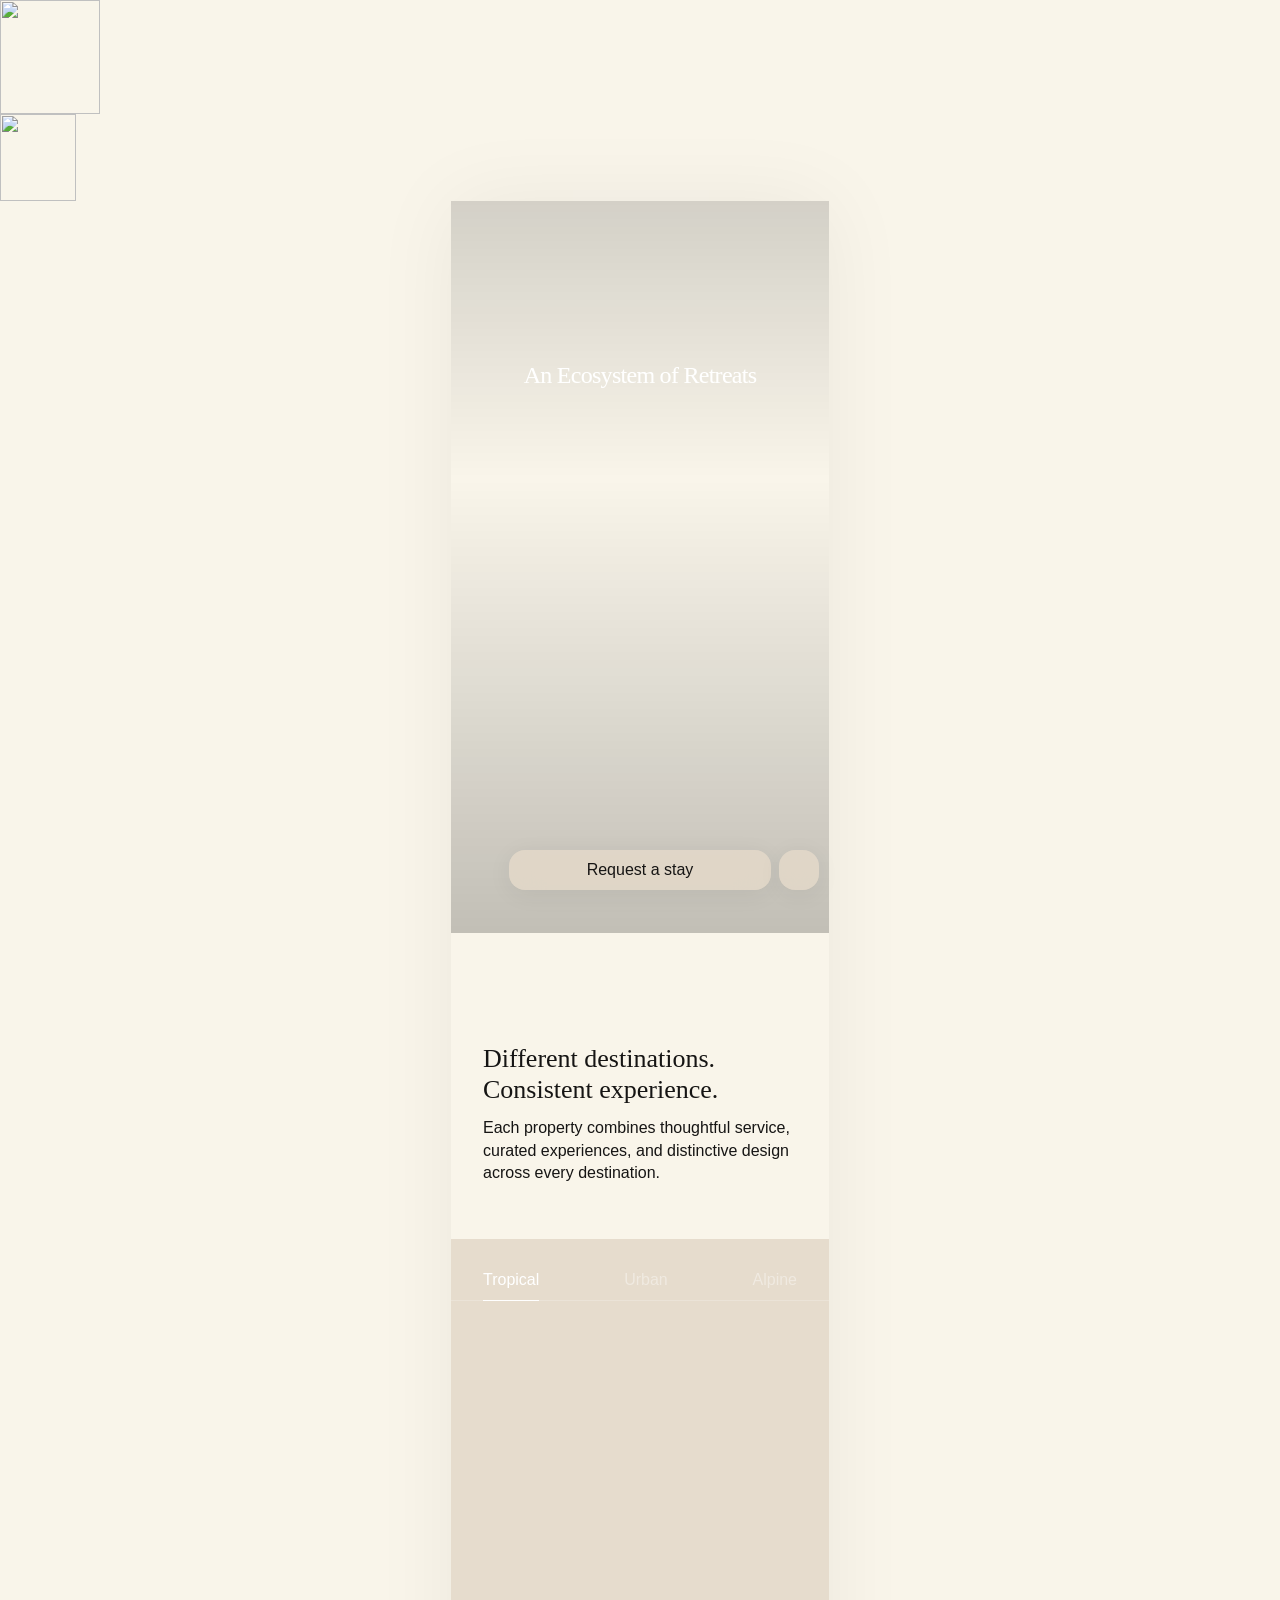
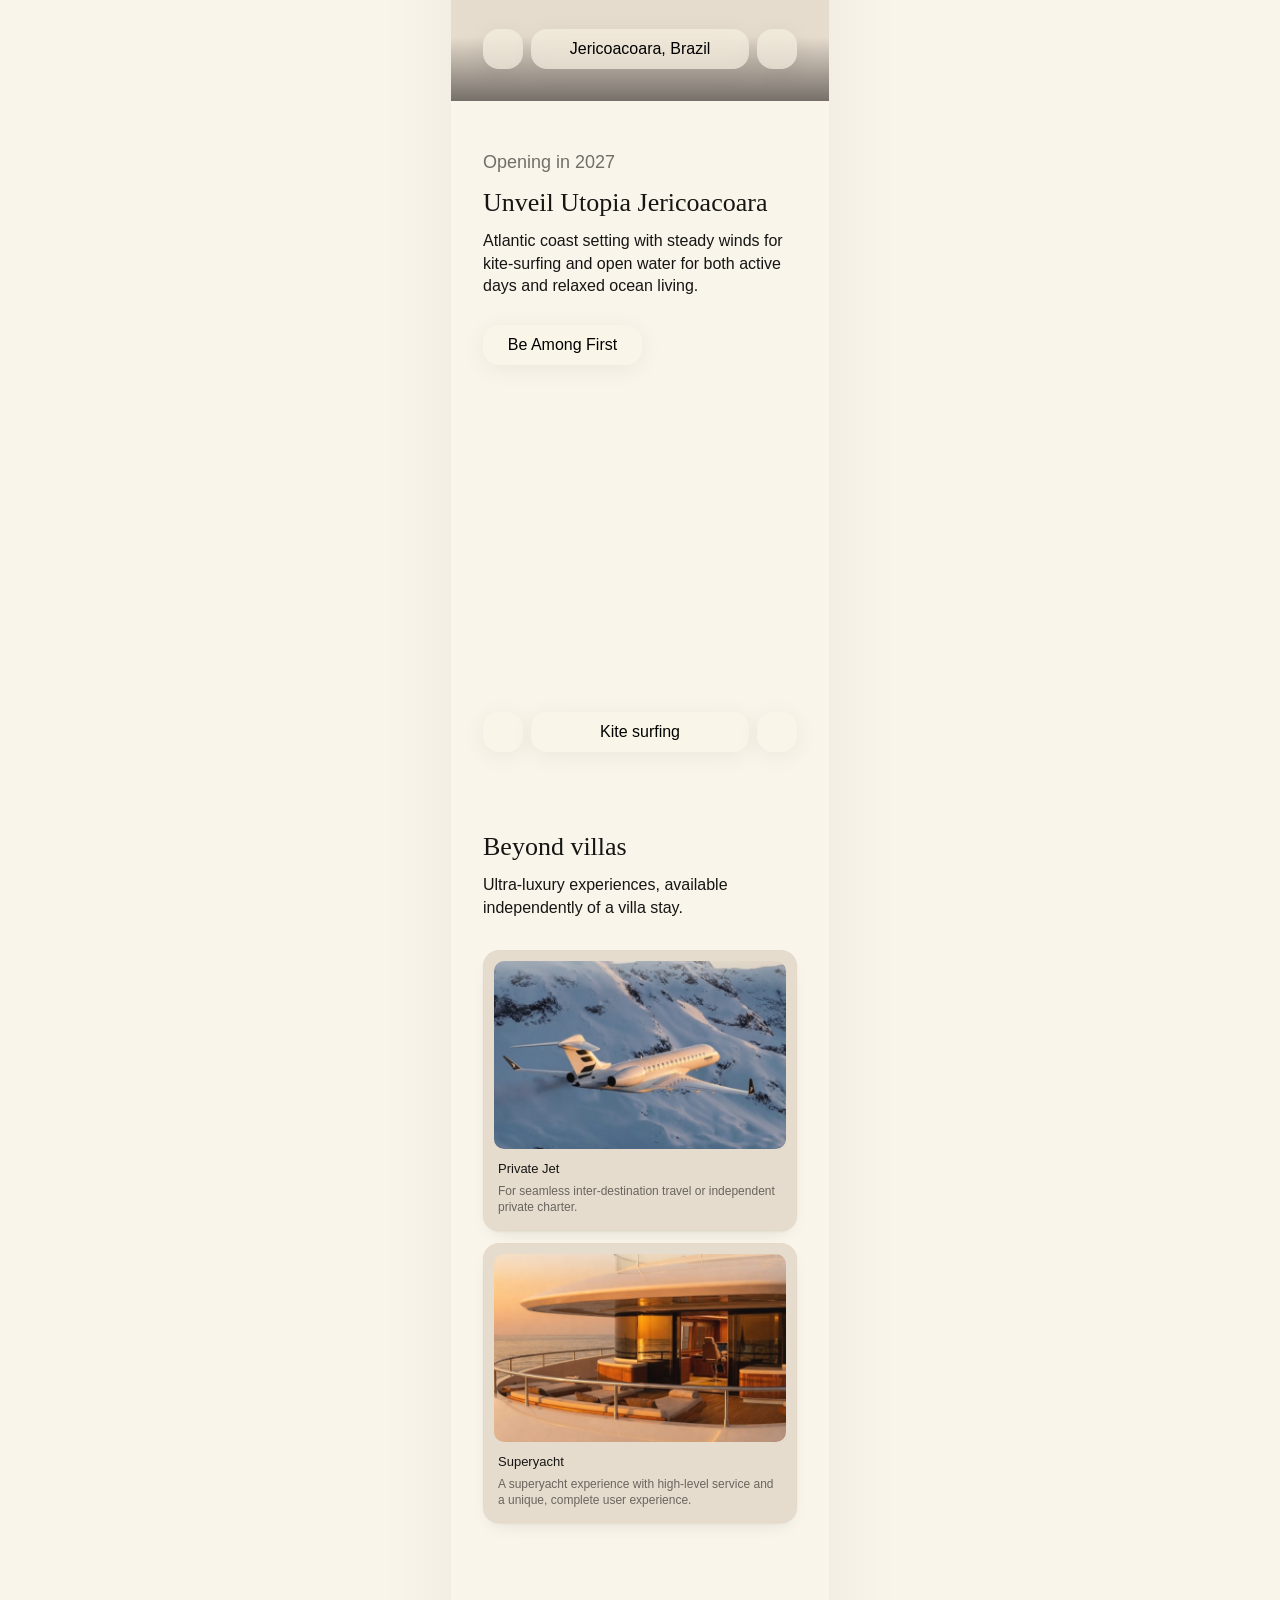
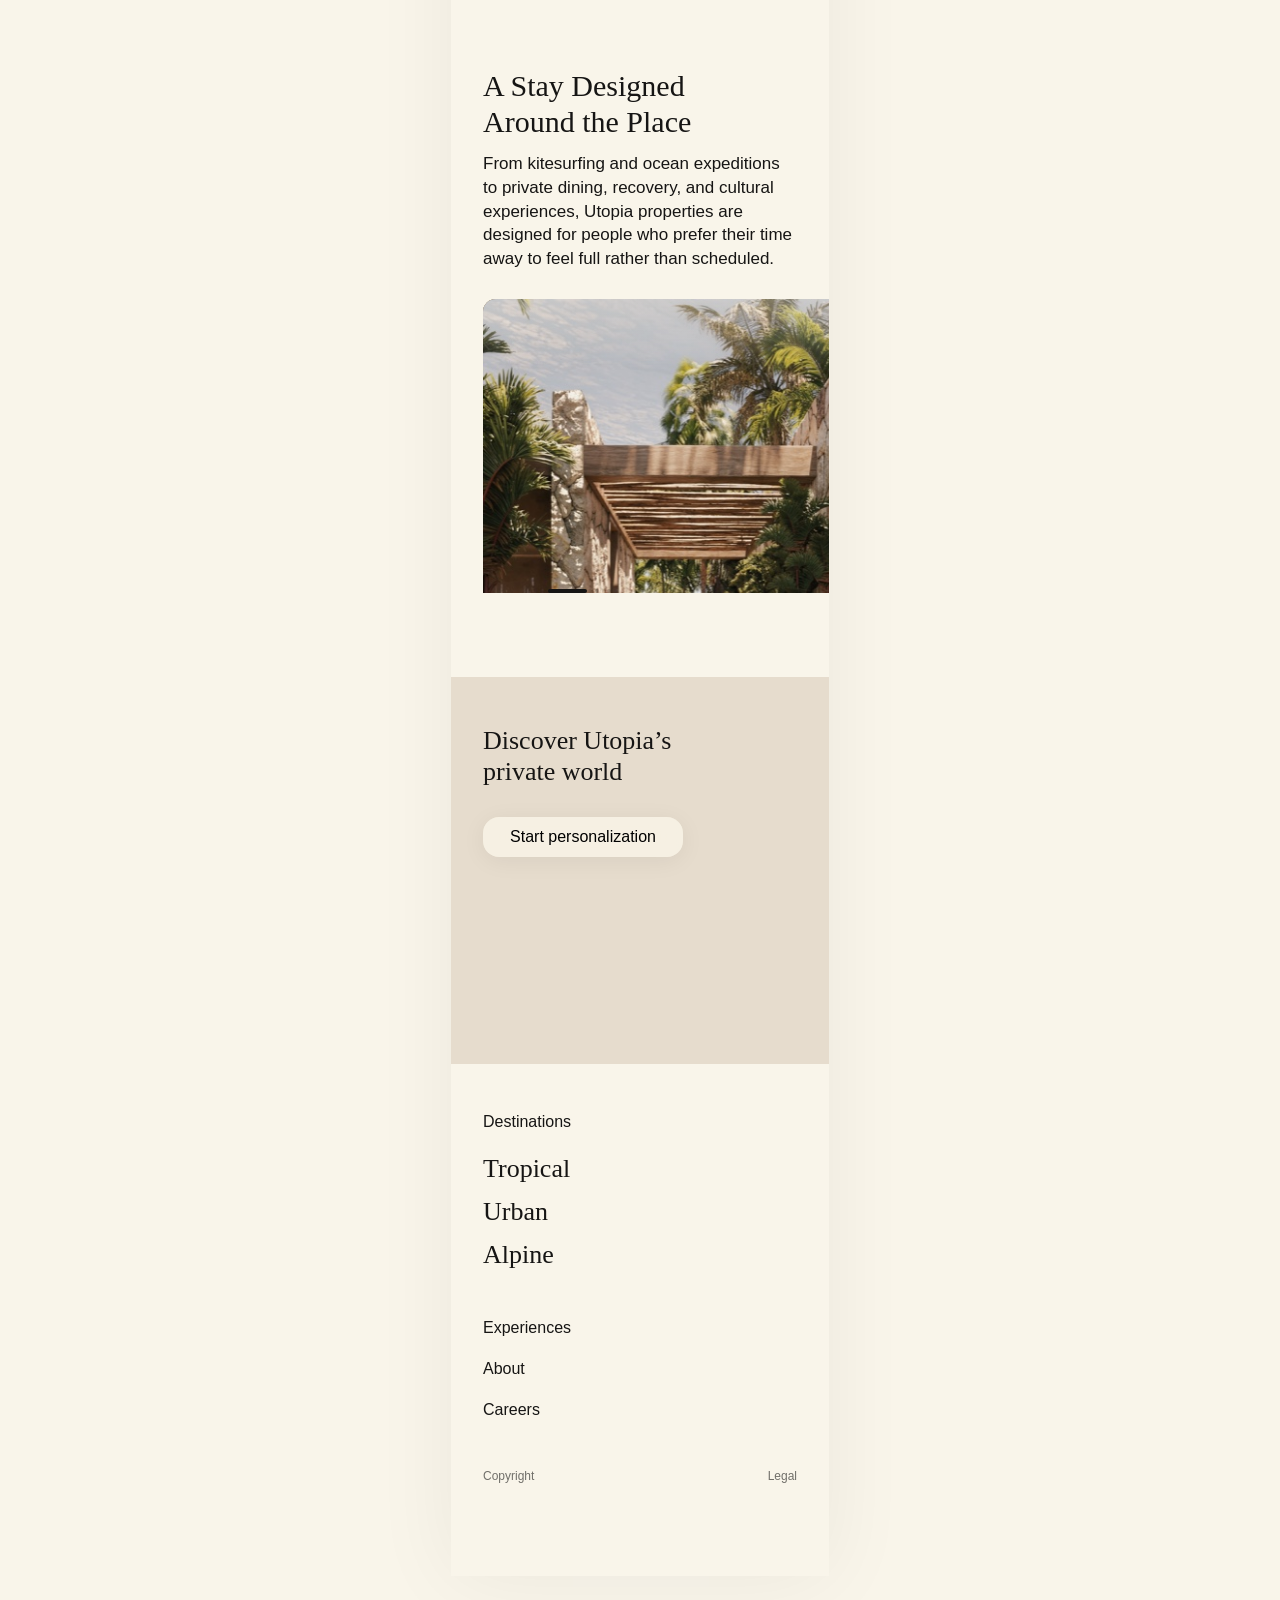
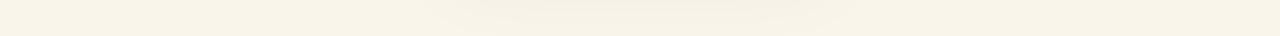
==== index.html @ 42c8399b "Update Flora hero and ecosystem imagery with new high-res exports. Replace delivery assets and bump " ====
<!DOCTYPE html>
<html lang="en">
  <head>
    <meta charset="UTF-8" />
    <meta name="viewport" content="width=device-width, initial-scale=1, viewport-fit=cover" />
    <meta name="theme-color" content="#f9f5ea" media="(prefers-color-scheme: light)" />
    <meta name="theme-color" content="#f9f5ea" media="(prefers-color-scheme: dark)" />
    <title>Utopia — An Ecosystem of Retreats</title>
    <link rel="icon" href="assets/LOGO.svg" type="image/svg+xml" />
    <link rel="stylesheet" href="css/fonts.css?v=20260602-1430" />
    <link rel="stylesheet" href="css/tokens.css?v=20260604-1755" />
    <link rel="stylesheet" href="css/base.css?v=20260602-1430" />
    <link rel="stylesheet" href="css/components.css?v=20260610-1600" />
    <link rel="stylesheet" href="css/sections.css?v=20260610-1530" />
    <link rel="stylesheet" href="css/menu.css?v=20260610-1500" />
    <link rel="stylesheet" href="css/parallax.css?v=20260610-1310" />
    <link rel="stylesheet" href="css/responsive.css?v=20260604-1960" />
    <link rel="stylesheet" href="css/reveal.css?v=20260604-1700" />
    <link
      rel="stylesheet"
      href="https://cdn.jsdelivr.net/npm/swiper@11/swiper-bundle.min.css"
      crossorigin="anonymous"
    />
    <link rel="stylesheet" href="css/hero-swiper.css?v=20260604-1755" />
    <link
      rel="preload"
      as="image"
      href="assets/opt/enhanced_hero-bg-roca.jpg?v=20260610-1330"
      fetchpriority="high"
    />
  </head>
  <body>
    <a class="site-logo" href="#top" aria-label="Utopia home">
      <img class="site-logo__mark site-logo__mark--light" src="assets/LOGO.svg" alt="" width="100" height="114" />
      <img
        class="site-logo__mark site-logo__mark--dark"
        src="assets/LOGO-dark.svg"
        alt=""
        width="76"
        height="87"
      />
    </a>

    <div class="page">
      <!-- Screen 1: Hero (378×794) -->
      <section class="hero" id="top" aria-label="Hero">
        <!-- Background swiper (controlled by cards swiper) -->
        <div class="swiper hero__bg-swiper" aria-hidden="true">
          <div class="swiper-wrapper"></div>
        </div>

        <div class="hero__content">
          <h1 class="heading-hero" data-reveal>An Ecosystem of Retreats</h1>
          <div class="hero__cards-wrap" data-reveal>
            <!-- Cards swiper (master) -->
            <div class="swiper hero__cards-swiper" aria-label="Destinations">
              <div class="swiper-wrapper" role="list"></div>
              <div class="swiper-pagination"></div>
              <div class="swiper-button-prev" aria-label="Previous destination"></div>
              <div class="swiper-button-next" aria-label="Next destination"></div>
              <div class="swiper-scrollbar"></div>
            </div>
          </div>
        </div>

        <div class="hero__fade" aria-hidden="true"></div>
      </section>

      <!-- Screen 2: Ecosystem (378×706) -->
      <section class="ecosystem" id="destinations" aria-label="Destinations" data-reveal-group>
        <div class="ecosystem__copy">
          <h2 class="ecosystem__title" data-reveal>
            Different destinations.<br />
            Consistent experience.
          </h2>
          <p class="ecosystem__body" data-reveal>
            Each property combines thoughtful service, curated experiences, and distinctive design
            across every destination.
          </p>
        </div>

        <div class="ecosystem__media" data-reveal>
          <div class="ecosystem__bg" role="img" aria-label="Destination preview"></div>

          <div class="ecosystem__tabs-block">
            <div class="ecosystem__tabs-line" aria-hidden="true"></div>
            <nav class="ecosystem__tabs" aria-label="Location types">
              <button type="button" class="ecosystem__tab is-active" data-group="tropical">Tropical</button>
              <button type="button" class="ecosystem__tab" data-group="urban">Urban</button>
              <button type="button" class="ecosystem__tab" data-group="alpine">Alpine</button>
            </nav>
          </div>

          <button type="button" class="ecosystem__nav-btn ecosystem__nav-btn--prev" aria-label="Previous location">
            <img src="assets/chevron-nav.svg" alt="" width="12" height="12" />
          </button>
          <a class="ecosystem__location-pill" href="#opening">
            <span class="ecosystem__location-pill__label">Jericoacoara, Brazil</span>
          </a>
          <button type="button" class="ecosystem__nav-btn ecosystem__nav-btn--next" aria-label="Next location">
            <img src="assets/chevron-nav.svg" alt="" width="12" height="12" />
          </button>
        </div>
      </section>

      <!-- Screen 3: Opening (378×682, scroll-pinned) -->
      <section class="opening" id="opening" aria-label="Opening announcement" data-reveal-group>
        <div class="opening__sticky">
          <div class="opening__media">
            <div class="opening__slider" aria-label="Opening experiences">
              <div class="opening__slides"></div>
            </div>
            <button
              type="button"
              class="ecosystem__nav-btn ecosystem__nav-btn--prev opening__nav-btn--prev"
              aria-label="Previous slide"
            >
              <img src="assets/chevron-nav.svg" alt="" width="12" height="12" />
            </button>
            <div
              class="ecosystem__location-pill ecosystem__location-pill--static opening__location-pill"
              aria-live="polite"
            >
              <span class="ecosystem__location-pill__label">Kite surfing</span>
            </div>
            <button
              type="button"
              class="ecosystem__nav-btn ecosystem__nav-btn--next opening__nav-btn--next"
              aria-label="Next slide"
            >
              <img src="assets/chevron-nav.svg" alt="" width="12" height="12" />
            </button>
          </div>

          <div class="opening__content">
            <div class="opening__copy">
              <p class="opening__eyebrow" data-reveal>Opening in 2027</p>
              <h2 class="opening__title" data-reveal>Unveil Utopia Jericoacoara</h2>
              <p class="opening__body" data-reveal>
                Atlantic coast setting with steady winds for kite-surfing and open water for both
                active days and relaxed ocean living.
              </p>
            </div>
            <a class="opening__cta" href="#request" data-reveal>Be Among First</a>
          </div>

        </div>
      </section>

      <!-- Screen 4: Beyond villas (378×861) -->
      <section class="beyond" id="experiences" aria-label="Beyond villas" data-reveal-group>
        <div class="beyond__intro">
          <h2 class="beyond__title" data-reveal>Beyond villas</h2>
          <p class="beyond__lead" data-reveal>
            Ultra-luxury experiences, available independently of a villa stay.
          </p>
        </div>

        <div class="beyond__cards">
          <a class="beyond__card" id="jet" href="#jet" data-reveal>
            <div class="parallax-media beyond__card-media">
              <video
                class="beyond__image beyond__video"
                data-src="assets/jet.mp4?v=20260604-1527"
                poster="assets/opt/beyond-jet.jpg?v=20260610-1330"
                width="314"
                height="188"
                muted
                loop
                playsinline
                preload="none"
                aria-label="Private jet over mountains"
              ></video>
            </div>
            <div class="beyond__card-body">
              <div class="beyond__head">
                <span class="beyond__card-title">Private Jet</span>
                <img class="beyond__chevron" src="assets/chevron-dark.svg" alt="" width="12" height="12" />
              </div>
              <p class="beyond__desc">
                For seamless inter-destination travel or independent private charter.
              </p>
            </div>
          </a>

          <a class="beyond__card" id="yacht" href="#yacht" data-reveal>
            <div class="parallax-media beyond__card-media">
              <video
                class="beyond__image beyond__video"
                data-src="assets/yacht.mp4?v=20260604-1525"
                poster="assets/opt/beyond-yacht.jpg?v=20260610-1330"
                width="314"
                height="188"
                muted
                loop
                playsinline
                preload="none"
                aria-label="Superyacht at sea"
              ></video>
            </div>
            <div class="beyond__card-body">
              <div class="beyond__head">
                <span class="beyond__card-title">Superyacht</span>
                <img class="beyond__chevron" src="assets/chevron-dark.svg" alt="" width="12" height="12" />
              </div>
              <p class="beyond__desc">
                A superyacht experience with high-level service and a unique, complete user experience.
              </p>
            </div>
          </a>
        </div>
      </section>

      <!-- Screen 5: Days designed (378×621) -->
      <section class="days" aria-label="A stay designed around the place" data-reveal-group>
        <div class="days__intro">
          <h2 class="days__title" data-reveal>A Stay Designed<br />Around the Place</h2>
          <p class="days__body" data-reveal>
            From kitesurfing and ocean expeditions to private dining, recovery, and cultural experiences,
            Utopia properties are designed for people who prefer their time away to feel full rather than
            scheduled.
          </p>
        </div>

        <div class="days__viewport" data-reveal>
          <div class="days__carousel">
            <div class="days__stage" aria-roledescription="carousel" aria-label="Experience highlights">
              <div class="days__track">
                <article class="days__card" data-index="0">
                  <img src="assets/opt/days-water.jpg?v=20260610-1330" alt="" width="205" height="274" loading="lazy" decoding="async" />
                  <span class="days__label">Water sports</span>
                </article>
                <article class="days__card" data-index="1">
                  <img src="assets/opt/days-dining.jpg?v=20260610-1330" alt="" width="205" height="274" loading="lazy" decoding="async" />
                  <span class="days__label">Fine dining</span>
                </article>
                <article class="days__card" data-index="2">
                  <img src="assets/opt/days-wellness.jpg?v=20260610-1330" alt="" width="205" height="274" loading="lazy" decoding="async" />
                  <span class="days__label">Wellness</span>
                </article>
              </div>
              <button type="button" class="days__hit days__hit--prev" aria-label="Previous slide"></button>
              <button type="button" class="days__hit days__hit--next" aria-label="Next slide"></button>
            </div>
          <div class="days__progress" data-active="0" role="tablist" aria-label="Carousel pagination">
            <button type="button" class="days__progress-item" role="tab" aria-current="true" aria-label="Water sports"></button>
            <button type="button" class="days__progress-item" role="tab" aria-current="false" aria-label="Fine dining"></button>
            <button type="button" class="days__progress-item" role="tab" aria-current="false" aria-label="Wellness"></button>
          </div>
          </div>
        </div>
      </section>

      <!-- Screen 6: Final CTA (378×387) -->
      <section class="cta-final" id="request" aria-label="Discover" data-reveal-group>
        <div class="cta-final__bg" aria-hidden="true">
          <video
            class="cta-final__video"
            data-src="assets/footer.mp4"
            poster="assets/opt/cta-footer-poster.jpg?v=20260610-1330"
            width="2052"
            height="1008"
            muted
            loop
            playsinline
            preload="none"
          ></video>
        </div>

        <div class="cta-final__content">
          <h2 class="cta-final__title" data-reveal>Discover Utopia&rsquo;s<br />private world</h2>
          <a class="cta-final__cta" href="#request" data-reveal>Start personalization</a>
        </div>
      </section>

      <!-- Footer (378×510) -->
      <footer class="footer" aria-label="Footer" data-reveal-group>
        <div class="footer__inner">
          <div class="footer__destinations" data-reveal>
            <p class="footer__label">Destinations</p>
            <div class="footer__dest-list">
              <a class="footer__dest" href="#destinations">
                <span>Tropical</span>
                <img src="assets/chevron-dark.svg" alt="" width="12" height="12" />
              </a>
              <a class="footer__dest" href="#destinations">
                <span>Urban</span>
                <img src="assets/chevron-dark.svg" alt="" width="12" height="12" />
              </a>
              <a class="footer__dest" href="#destinations">
                <span>Alpine</span>
                <img src="assets/chevron-dark.svg" alt="" width="12" height="12" />
              </a>
            </div>
          </div>

          <nav class="footer__links" aria-label="Site" data-reveal>
            <a href="#experiences">Experiences</a>
            <a href="#about" id="about">About</a>
            <a href="#careers" id="careers">Careers</a>
          </nav>

          <div class="footer__legal" data-reveal>
            <span>Copyright</span>
            <a href="#legal">Legal</a>
          </div>
        </div>
      </footer>
    </div>

    <!-- Full-screen menu (Figma 722:1218) -->
    <aside class="menu" id="site-menu" aria-hidden="true" aria-label="Site menu">
      <div class="menu__surface">
        <header class="menu__header">
          <a class="logo menu__brand" href="#top" aria-label="Utopia home">
            <img class="logo__full" src="assets/LOGO-dark.svg" alt="Utopia" width="100" height="114" />
          </a>
        </header>
        <div class="menu__rule" role="presentation" aria-hidden="true"></div>

        <nav class="menu__nav" aria-label="Main">
          <div class="footer__destinations menu__destinations">
            <p class="footer__label">Destinations</p>
            <div data-menu-destinations></div>
          </div>

          <div class="footer__links menu__links" aria-label="Site">
            <a href="#jet">Private Jet</a>
            <a href="#yacht">Superyacht</a>
            <a href="#about">About</a>
            <a href="#careers">Careers</a>
          </div>
        </nav>
      </div>
    </aside>

    <!-- Fixed dock -->
    <nav class="dock" aria-label="Primary navigation">
      <button type="button" class="dock__icon-btn dock__icon-btn--ghost" aria-hidden="true" tabindex="-1">
        <img src="assets/menu.svg" alt="" />
      </button>
      <a class="dock__cta" href="#request">Request a stay</a>
      <button
        type="button"
        class="dock__icon-btn dock__menu-toggle"
        aria-expanded="false"
        aria-controls="site-menu"
        aria-label="Open menu"
      >
        <img class="dock__icon-menu" src="assets/menu.svg" alt="" width="16" height="16" />
        <img class="dock__icon-close" src="assets/close.svg" alt="" width="16" height="16" />
      </button>
    </nav>

    <script type="module" src="js/main.js?v=20260610-1500"></script>
  </body>
</html>
---- css/tokens.css ----
:root {
  --color-cream: #f9f5ea;
  --color-cream-warm: #e6dccd;
  --color-text: #161514;
  --color-text-muted: rgba(22, 21, 20, 0.6);
  --color-white: #ffffff;
  --color-border: rgba(229, 218, 203, 0.7);
  --color-dock: rgba(229, 218, 203, 0.8);
  --color-glass: rgba(249, 245, 234, 0.6);
  --color-glass-strong: rgba(249, 245, 234, 0.8);

  --glass-blur: 16px;
  --glass-saturate: 1.65;
  --glass-shadow: 0 4px 24px rgba(0, 0, 0, 0.06);
  --color-overlay: rgba(51, 47, 46, 0.55);

  --font-serif: "GT Ultra Median", "Times New Roman", serif;
  --font-sans: "NB International", "Helvetica Neue", Helvetica, Arial, sans-serif;

  --radius-card: 16px;
  --radius-dock: 16px;
  --radius-pill: 160px;

  --app-width: 100%;
  --space-page: 32px;
  --space-xxs: 8px;
  --space-xs: 12px;
  --space-sm: 16px;
  --space-md: 20px;
  --space-lg: 28px;
  --space-xl: 30px;
  --space-section-top-lg: 48px;
  --space-section-top-md: 32px;
  --space-section-top-sm: 24px;
  --space-section-bottom-lg: 48px;
  --space-section-bottom-md: 45px;
  --space-section-gap-lg: 64px;

  --pad-left: max(var(--space-page), env(safe-area-inset-left, 0px));
  --pad-right: max(var(--space-page), env(safe-area-inset-right, 0px));
  --space-gutter: 10px;
  --max-width: min(378px, var(--app-width));
  --content-width: min(314px, calc(var(--app-width) - var(--pad-left) - var(--pad-right)));
  --days-stage-max: min(412px, var(--app-width));

  --dock-height: 40px;
  --dock-offset: 10px;
  --dock-safe: calc(var(--dock-height) + var(--dock-offset) * 2 + env(safe-area-inset-bottom, 0px));

  --ease-cinematic: cubic-bezier(0.4, 0, 0.2, 1);
  --duration-crossfade: 1.1s;
}
---- css/base.css ----
*,
*::before,
*::after {
  box-sizing: border-box;
}

html {
  -webkit-text-size-adjust: 100%;
  scroll-behavior: smooth;
}

body {
  margin: 0;
  font-family: var(--font-sans);
  font-size: 16px;
  line-height: 1.4;
  color: var(--color-text);
  background: var(--color-cream);
  -webkit-font-smoothing: antialiased;
}

img,
svg {
  display: block;
  max-width: 100%;
}

button,
a {
  font: inherit;
  color: inherit;
}

button {
  cursor: pointer;
  border: none;
  background: none;
  padding: 0;
}

a {
  text-decoration: none;
}

.page {
  width: 100%;
  max-width: var(--max-width);
  margin: 0 auto;
  overflow-x: hidden;
}

.sr-only {
  position: absolute;
  width: 1px;
  height: 1px;
  padding: 0;
  margin: -1px;
  overflow: hidden;
  clip: rect(0, 0, 0, 0);
  white-space: nowrap;
  border: 0;
}
---- css/components.css ----
/* Logo — single Figma export (assets/LOGO.svg) */
.logo {
  display: block;
  text-decoration: none;
}

.logo__full {
  display: block;
  width: 100px;
  height: auto;
}

/* Typography */
.heading-display {
  margin: 0;
  font-family: var(--font-serif);
  font-weight: 300;
  font-size: 26px;
  line-height: 1.2;
  letter-spacing: -0.02em;
}

.heading-hero {
  margin: 0;
  width: 100%;
  max-width: 100%;
  box-sizing: border-box;
  font-family: var(--font-serif);
  font-weight: 300;
  font-size: 24px;
  line-height: 1.2;
  letter-spacing: -0.72px;
  text-align: center;
  color: var(--color-white);
}

.heading-section {
  margin: 0;
  font-family: var(--font-serif);
  font-weight: 300;
  font-size: 26px;
  line-height: 1.2;
}

.text-body {
  margin: 0;
  font-size: 16px;
  line-height: 1.4;
}

.text-eyebrow {
  margin: 0;
  font-size: 20px;
  line-height: 1.3;
  color: var(--color-text-muted);
}

.text-label {
  font-size: 12px;
  line-height: 1;
  color: var(--color-white);
}

.text-card-title {
  margin: 0;
  font-size: 20px;
  line-height: 1.3;
}

/* Dock */
.dock {
  position: fixed;
  z-index: 100;
  left: 0;
  right: 0;
  bottom: calc(var(--dock-offset) + env(safe-area-inset-bottom, 0px));
  width: min(calc(100% - 20px), calc(var(--max-width) - 20px));
  margin-left: auto;
  margin-right: auto;
  display: flex;
  gap: 8px;
  align-items: center;
  pointer-events: none;
}

.dock > * {
  pointer-events: auto;
}

.dock__cta {
  flex: 1;
  display: flex;
  align-items: center;
  justify-content: center;
  min-height: var(--dock-height);
  padding: 11px 12px;
  border-radius: var(--radius-dock);
  background: var(--color-dock);
  font-size: 16px;
  line-height: 18px;
  color: var(--color-text);
}

.dock__icon-btn {
  flex-shrink: 0;
  width: var(--dock-height);
  height: var(--dock-height);
  display: flex;
  align-items: center;
  justify-content: center;
  border-radius: var(--radius-dock);
  background: var(--color-dock);
}

/* Liquid glass — Figma backdrop-blur 16px on pills / dock */
:is(
  .dock__cta,
  .dock__icon-btn:not(.dock__icon-btn--ghost),
  .opening__cta,
  .ecosystem__location-pill,
  .ecosystem__nav-btn,
  .cta-final__cta,
  .btn-pill
) {
  border: none;
  -webkit-backdrop-filter: blur(var(--glass-blur)) saturate(var(--glass-saturate));
  backdrop-filter: blur(var(--glass-blur)) saturate(var(--glass-saturate));
  box-shadow: var(--glass-shadow);
}

@supports not ((-webkit-backdrop-filter: blur(1px)) or (backdrop-filter: blur(1px))) {
  .dock__cta,
  .dock__icon-btn:not(.dock__icon-btn--ghost) {
    background: rgba(229, 218, 203, 0.95);
  }

  .opening__cta,
  .ecosystem__location-pill,
  .ecosystem__nav-btn,
  .btn-pill {
    background: rgba(249, 245, 234, 0.92);
  }

  .cta-final__cta {
    background: rgba(249, 245, 234, 0.95);
  }
}

.dock__icon-btn--ghost {
  opacity: 0;
  pointer-events: none;
}

.dock__icon-btn img {
  width: 16px;
  height: 16px;
}

/* Buttons */
.btn-pill {
  display: inline-flex;
  align-items: center;
  justify-content: center;
  padding: 11px 24px;
  border-radius: var(--radius-dock);
  background: var(--color-glass);
  font-size: 16px;
  line-height: 18px;
  color: var(--color-text);
}

.btn-pill--strong {
  background: var(--color-glass-strong);
}

/* Cards */
.location-card {
  flex: 0 0 var(--content-width);
  width: var(--content-width);
  height: 100%;
  max-height: 420px;
  border-radius: 16px;
  border: 1px solid rgba(229, 218, 203, 0.7);
  background: rgba(255, 255, 255, 0.01);
  position: relative;
  scroll-snap-align: center;
  scroll-snap-stop: normal;
  touch-action: inherit;
  box-shadow:
    0 16px 32px -8px rgba(0, 0, 0, 0.1),
    0 2px 2px rgba(0, 0, 0, 0.05);
  text-decoration: none;
}

.hero .location-card {
  scroll-snap-stop: always;
}

.location-card.is-center {
  background: transparent;
  box-shadow:
    0 16px 32px rgba(0, 0, 0, 0.1),
    0 2px 2px rgba(0, 0, 0, 0.05);
}

.location-card__label {
  position: absolute;
  left: 20px;
  bottom: 19px;
  display: flex;
  align-items: center;
  gap: 8px;
  color: #ffffff;
  font-family: var(--font-sans);
  font-weight: 400;
  font-size: 12.308px;
  line-height: normal;
  white-space: nowrap;
}

.location-card.is-center .location-card__label {
  font-size: 16px;
}

.location-card__label img {
  flex-shrink: 0;
  width: 12px;
  height: 12px;
}

.experience-card {
  flex: 0 0 auto;
  position: relative;
  border-radius: var(--radius-card);
  overflow: hidden;
  scroll-snap-align: start;
  box-shadow:
    0 10px 21px -5px rgba(0, 0, 0, 0.1),
    0 1px 1px rgba(0, 0, 0, 0.05);
}

.experience-card--large {
  width: 205px;
  height: 274px;
}

.experience-card--small {
  width: 163px;
  height: 219px;
  margin-top: 27px;
}

.experience-card__img {
  width: 100%;
  height: 100%;
  object-fit: cover;
}

.experience-card__label {
  position: absolute;
  left: 16px;
  bottom: 16px;
  font-size: 12px;
  color: var(--color-white);
}

.experience-card::after {
  content: "";
  position: absolute;
  inset: 0;
  background: linear-gradient(
    180deg,
    rgba(249, 245, 234, 0.35) 0%,
    transparent 18%,
    transparent 70%,
    rgba(51, 47, 46, 0.75) 100%
  );
  pointer-events: none;
}

/* Progress */
.progress-dots {
  display: flex;
  align-items: center;
  gap: 8px;
  height: 4px;
}

.progress-dots__bar {
  width: 39px;
  height: 2px;
  border-radius: 1px;
  background: var(--color-white);
  transform-origin: left;
  transition: width 0.35s var(--ease-cinematic);
}

.progress-dots__dot {
  width: 4px;
  height: 4px;
  border-radius: 50%;
  background: rgba(255, 255, 255, 0.35);
  transition: background 0.35s var(--ease-cinematic);
}

.progress-dots__dot.is-active {
  background: var(--color-white);
}

.progress-line {
  position: relative;
  height: 2px;
  width: 100%;
  background: rgba(22, 21, 20, 0.12);
  border-radius: 1px;
  overflow: hidden;
}

.progress-line__fill {
  position: absolute;
  left: 0;
  top: 0;
  height: 100%;
  background: var(--color-text);
  border-radius: inherit;
  transition: width 0.2s linear;
}

/* Tabs */
.tabs {
  display: flex;
  justify-content: space-between;
  border-bottom: 1px solid rgba(255, 255, 255, 0.25);
}

.tab {
  padding-bottom: 11px;
  font-size: 16px;
  line-height: 18px;
  color: rgba(255, 255, 255, 0.4);
  border-bottom: 1px solid transparent;
  margin-bottom: -1px;
  transition:
    color 0.3s var(--ease-cinematic),
    border-color 0.3s var(--ease-cinematic);
}

.tab.is-active {
  color: var(--color-white);
  border-bottom-color: var(--color-white);
}

.tab:disabled {
  opacity: 0.5;
  cursor: default;
}

/* Experience row link */
.experience-link {
  display: block;
}

.experience-link__image {
  width: 100%;
  height: 200px;
  object-fit: cover;
  border-radius: var(--radius-card);
}

.experience-link__head {
  display: flex;
  align-items: center;
  gap: 12px;
  margin-top: 18px;
}

.experience-link__head img {
  width: 12px;
  height: 12px;
}

.experience-link__desc {
  margin: 12px 0 0;
  font-size: 16px;
  line-height: 1.4;
}
---- css/sections.css ----
/* —— Hero (Figma 711:1216 — 378×794) —— */
.hero {
  --hero-content-top: 160px;
  --hero-content-bottom: 62px;
  --hero-title-cards-gap: 36px;

  position: relative;
  z-index: 1;
  width: 100%;
  max-width: var(--max-width);
  height: 794px;
  margin: 0 auto;
  overflow: hidden;
  overscroll-behavior-x: contain;
  overscroll-behavior-y: auto;
  color: var(--color-white);
}

.hero__content {
  position: absolute;
  z-index: 3;
  left: 0;
  right: 0;
  top: 0;
  bottom: 0;
  width: 100%;
  min-width: 0;
  padding-top: var(--hero-content-top);
  padding-bottom: var(--hero-content-bottom);
  box-sizing: border-box;
  display: flex;
  flex-direction: column;
  align-items: center;
  gap: 0;
  min-height: 0;
  overflow: visible;
}

.hero__cards-wrap {
  width: 100%;
  min-width: 0;
  margin-top: var(--hero-title-cards-gap);
  flex: 1 1 auto;
  min-height: 0;
  height: var(--hero-card-height, 420px);
  max-height: var(--hero-card-height, 420px);
  overflow: visible;
}

.hero .location-card,
.hero .location-card.is-center {
  box-shadow: none;
}

.hero__fade {
  position: absolute;
  left: 0;
  right: 0;
  top: 732px;
  height: 62px;
  background: #f9f5ea;
  z-index: 2;
  pointer-events: none;
}

/* —— Ecosystem / Locations (Figma 693:2897 — 378×706) —— */
.ecosystem {
  position: relative;
  z-index: 2;
  scroll-margin-top: calc(max(10px, env(safe-area-inset-top, 0px)) + 8px);
  display: flex;
  flex-direction: column;
  width: 100%;
  max-width: var(--max-width);
  min-height: 706px;
  margin: 0 auto;
  background: #f9f5ea;
}

.ecosystem__copy {
  position: relative;
  flex: 0 0 auto;
  box-sizing: border-box;
  width: 100%;
  padding: var(--space-section-top-lg) var(--pad-right) 0 var(--pad-left);
  background: #f9f5ea;
  display: flex;
  flex-direction: column;
  gap: var(--space-xs);
}

.ecosystem__title {
  margin: 0;
  width: 100%;
  max-width: none;
  font-family: var(--font-serif);
  font-weight: 300;
  font-size: 26px;
  line-height: 1.2;
  color: #161514;
  overflow: visible;
}

.ecosystem__body {
  margin: 0;
  width: 100%;
  max-width: none;
  font-family: var(--font-sans);
  font-weight: 400;
  font-size: 16px;
  line-height: 1.4;
  color: #161514;
}

.ecosystem__media {
  position: relative;
  flex: 0 0 462px;
  width: 100%;
  height: 462px;
  margin-top: auto;
  touch-action: pan-y;
}

.ecosystem__bg {
  position: absolute;
  inset: 0;
  background-color: #e6dccd;
  background-image: linear-gradient(180deg, rgba(51, 47, 46, 0) 86.13%, #332f2e 108.21%);
  background-size: cover;
  background-position: center;
  transition: opacity 0.45s var(--ease-cinematic);
}

.ecosystem__bg.is-loading {
  opacity: 0.94;
}

.ecosystem__bg.is-ready {
  opacity: 1;
}

.ecosystem__tabs-block {
  position: absolute;
  left: 0;
  right: 0;
  top: 32px;
  width: 100%;
  height: 29px;
  z-index: 2;
}

.ecosystem__tabs-line {
  position: absolute;
  left: 0;
  right: 0;
  top: 29px;
  width: 100%;
  height: 0;
  margin: 0;
  border: none;
  border-top: 1px solid rgba(255, 255, 255, 0.2);
}

/* Figma 693:2902 — Tropical / Urban / Alpine across 314px content lane */
.ecosystem__tabs {
  position: absolute;
  left: var(--pad-left);
  right: var(--pad-right);
  top: 0;
  height: 29px;
  display: flex;
  flex-direction: row;
  justify-content: space-between;
  align-items: flex-start;
}

.ecosystem__tab {
  position: relative;
  flex: 0 0 auto;
  box-sizing: border-box;
  padding: 0 0 11px;
  border: none;
  border-bottom: 1px solid transparent;
  background: none;
  font-family: var(--font-sans);
  font-weight: 400;
  font-size: 16px;
  line-height: 18px;
  color: rgba(255, 255, 255, 0.4);
  cursor: pointer;
  white-space: nowrap;
}

.ecosystem__tab.is-active {
  color: #ffffff;
  border-bottom-color: #ffffff;
}

.ecosystem__tab:disabled {
  opacity: 0.4;
  cursor: default;
}

.ecosystem__location-pill {
  position: absolute;
  z-index: 2;
  left: calc(var(--pad-left) + 48px);
  right: calc(var(--pad-right) + 48px);
  top: 390px;
  box-sizing: border-box;
  display: flex;
  align-items: center;
  justify-content: center;
  min-width: 0;
  width: auto;
  height: 40px;
  padding: 11px 16px;
  border-radius: 16px;
  background: rgba(249, 245, 234, 0.6);
  font-family: var(--font-sans);
  font-weight: 400;
  font-size: 16px;
  line-height: 18px;
  color: #000000;
  overflow: hidden;
}

.ecosystem__location-pill__label {
  display: block;
  min-width: 0;
  max-width: 100%;
  overflow: hidden;
  text-overflow: ellipsis;
  white-space: nowrap;
  text-align: center;
}

.ecosystem__location-pill--static {
  pointer-events: none;
  cursor: default;
  text-decoration: none;
}

.ecosystem__nav-btn {
  position: absolute;
  z-index: 2;
  top: 390px;
  width: 40px;
  height: 40px;
  display: flex;
  align-items: center;
  justify-content: center;
  padding: 0;
  border: none;
  border-radius: 16px;
  background: rgba(249, 245, 234, 0.6);
  cursor: pointer;
}

.ecosystem__nav-btn--prev {
  left: var(--pad-left);
  right: auto;
}

.ecosystem__nav-btn--prev img {
  transform: scaleX(-1);
}

.ecosystem__nav-btn--next {
  right: var(--pad-right);
  left: auto;
}

.ecosystem__nav-btn img {
  width: 12px;
  height: 12px;
}

/* —— Opening (Figma 693:2955 — 378×682, scroll-pinned) —— */
.opening {
  position: relative;
  background: #f9f5ea;
}

.opening__sticky {
  position: relative;
  top: 0;
  width: 100%;
  max-width: var(--max-width);
  height: min(682px, 100dvh);
  margin: 0 auto;
  overflow: hidden;
  background: transparent;
  z-index: 2;
}

.opening__media {
  position: absolute;
  inset: 0;
  z-index: 0;
}

.opening__slider {
  width: 100%;
  height: 100%;
}

.opening__slides {
  position: relative;
  width: 100%;
  height: 100%;
}

.opening__slide {
  position: absolute;
  inset: 0;
  opacity: 0;
  visibility: hidden;
  pointer-events: none;
}

.opening__slide.is-active {
  opacity: 1;
  visibility: visible;
}

.opening__bg-slide {
  position: relative;
  width: 100%;
  height: 100%;
  overflow: hidden;
  background: #f9f5ea;
}

.opening__bg-slide--0 .opening__bg-media {
  width: 696px;
  height: 100%;
  left: calc(50% - 348px + 143px);
}

.opening__bg-slide--1 .opening__bg-media {
  width: 394px;
  height: 100%;
  left: calc(50% - 197px - 8px);
}

.opening__bg-slide--2 .opening__bg-media {
  width: 408px;
  height: 100%;
  left: calc(50% - 204px - 1px);
}

.opening__bg-media {
  position: absolute;
  top: 0;
  max-width: none;
  height: 100%;
  object-fit: cover;
  pointer-events: none;
}

video.opening__bg-media {
  display: block;
  background: #f9f5ea;
}

.opening__content {
  position: absolute;
  z-index: 2;
  left: var(--pad-left);
  right: var(--pad-right);
  top: var(--space-section-top-lg);
  width: auto;
  box-sizing: border-box;
  display: flex;
  flex-direction: column;
  align-items: flex-start;
  gap: var(--space-lg);
}

.opening__copy {
  display: flex;
  flex-direction: column;
  gap: var(--space-xs);
  width: 100%;
  max-width: min(314px, 100%);
  box-sizing: border-box;
}

.opening__eyebrow {
  margin: 0;
  width: 100%;
  max-width: 100%;
  box-sizing: border-box;
  font-family: var(--font-sans);
  font-weight: 400;
  font-size: 18px;
  line-height: 26px;
  color: rgba(22, 21, 20, 0.6);
}

.opening__title {
  margin: 0;
  width: 100%;
  max-width: 100%;
  box-sizing: border-box;
  font-family: var(--font-serif);
  font-weight: 300;
  font-size: 26px;
  line-height: 1.2;
  color: #161514;
}

.opening__body {
  margin: 0;
  width: 100%;
  max-width: 100%;
  box-sizing: border-box;
  font-family: var(--font-sans);
  font-weight: 400;
  font-size: 16px;
  line-height: 1.4;
  color: #161514;
}

.opening__cta {
  box-sizing: border-box;
  display: inline-flex;
  align-items: center;
  justify-content: center;
  width: 159px;
  height: 40px;
  padding: 11px 24px;
  border-radius: 16px;
  background: rgba(249, 245, 234, 0.6);
  font-family: var(--font-sans);
  font-weight: 400;
  font-size: 16px;
  line-height: 18px;
  color: #000000;
  text-decoration: none;
  white-space: nowrap;
}

/* Opening nav + pill — same row as ecosystem__media */
.opening__media .ecosystem__nav-btn,
.opening__media .opening__location-pill {
  z-index: 3;
  top: auto;
  bottom: 31.5px;
}

.opening__media .ecosystem__nav-btn--prev {
  left: var(--pad-left);
  right: auto;
}

.opening__media .ecosystem__nav-btn--next {
  right: var(--pad-right);
  left: auto;
}

.opening__media .opening__location-pill {
  position: absolute;
  left: calc(var(--pad-left) + 48px);
  right: calc(var(--pad-right) + 48px);
  width: auto;
  max-width: none;
  pointer-events: none;
}

/* —— Beyond villas (Figma 614:2783 — 378×861) —— */
.beyond {
  position: relative;
  box-sizing: border-box;
  width: 100%;
  max-width: var(--max-width);
  min-height: 861px;
  margin: 0 auto;
  padding-block: var(--space-section-top-lg) var(--space-section-bottom-md);
  padding-inline: var(--pad-left) var(--pad-right);
  display: flex;
  flex-direction: column;
  align-items: stretch;
  gap: 0;
  background: #f9f5ea;
}

.beyond__intro {
  display: flex;
  flex-direction: column;
  gap: var(--space-xs);
  width: 100%;
  margin-bottom: 31px;
}

.beyond__title {
  margin: 0;
  font-family: var(--font-serif);
  font-weight: 300;
  font-size: 26px;
  line-height: 1.2;
  color: #161514;
}

.beyond__lead {
  margin: 0;
  font-family: var(--font-sans);
  font-weight: 400;
  font-size: 16px;
  line-height: 1.4;
  color: #161514;
}

.beyond__cards {
  display: flex;
  flex-direction: column;
  gap: 12px;
  width: 100%;
}

.beyond__card {
  display: flex;
  flex-direction: column;
  gap: 10px;
  width: 100%;
  padding: 10px;
  box-sizing: border-box;
  border-radius: var(--radius-card);
  border: 1px solid rgba(229, 218, 203, 0.95);
  background: var(--color-cream-warm);
  text-decoration: none;
  color: inherit;
  scroll-margin-top: calc(max(10px, env(safe-area-inset-top, 0px)) + 8px);
  box-shadow:
    0 8px 20px -10px rgba(22, 21, 20, 0.14),
    0 1px 2px rgba(22, 21, 20, 0.05);
}

.beyond__card-media {
  width: 100%;
  height: 188px;
  overflow: hidden;
  flex-shrink: 0;
  border-radius: 10px;
  background: #d9d9d9;
}

.beyond__image {
  display: block;
  width: 100%;
  height: 100%;
  object-fit: cover;
  object-position: center;
}

.beyond__video {
  pointer-events: none;
  background: #000;
}

.beyond__card-body {
  display: flex;
  flex-direction: column;
  gap: 6px;
  padding: 2px 4px 4px;
  background: var(--color-cream-warm);
}

.beyond__head {
  display: flex;
  flex-direction: row;
  align-items: center;
  justify-content: space-between;
  gap: var(--space-xs);
}

.beyond__card-title {
  font-family: var(--font-sans);
  font-weight: 400;
  font-size: 13px;
  line-height: 1.25;
  color: #161514;
}

.beyond__chevron {
  width: 10px;
  height: 10px;
  flex-shrink: 0;
  opacity: 0.85;
}

.beyond__desc {
  margin: 0;
  font-family: var(--font-sans);
  font-weight: 400;
  font-size: 12px;
  line-height: 1.35;
  color: var(--color-text-muted);
}

/* —— Days designed (Figma 614:2820 — 378×621) —— */
.days {
  position: relative;
  box-sizing: border-box;
  width: 100%;
  max-width: var(--max-width);
  margin: 0 auto;
  padding-block: var(--space-section-top-sm) var(--space-section-bottom-lg);
  padding-inline: 0;
  display: flex;
  flex-direction: column;
  align-items: stretch;
  gap: var(--space-lg);
  background: #f9f5ea;
  overflow-x: clip;
}

.days__intro {
  display: flex;
  flex-direction: column;
  gap: var(--space-xs);
  width: 100%;
  padding-inline: var(--pad-left) var(--pad-right);
  box-sizing: border-box;
}

/* Figma frame edge — clip 412px stage at x=32 (visible width = frame − 32) */
.days__viewport {
  overflow: hidden;
  width: 100%;
  padding-left: var(--pad-left);
  box-sizing: border-box;
}

.days__title {
  margin: 0;
  font-family: var(--font-serif);
  font-weight: 300;
  font-size: clamp(26px, 6.9vw, 30px);
  line-height: 1.2;
  color: #161514;
}

.days__body {
  margin: 0;
  font-family: var(--font-sans);
  font-weight: 400;
  font-size: clamp(16px, 4.2vw, 17px);
  line-height: 1.4;
  color: #161514;
}

/* Figma 614:2836 — 412px stage extends past frame; .days__viewport clips at 378 */
.days__carousel {
  position: relative;
  display: flex;
  flex-direction: column;
  align-items: stretch;
  gap: var(--space-sm);
  width: 412px;
  max-width: none;
}

/* Viewport up to 412×274; positions scaled in experiences.js */
.days__stage {
  --days-ease: cubic-bezier(0.22, 0.61, 0.36, 1);
  --days-duration: 700ms;
  --days-scale: 1;

  position: relative;
  width: 100%;
  height: 274px;
  overflow: visible;
  touch-action: pan-y;
  user-select: none;
  cursor: grab;
}

.days__stage.is-dragging {
  cursor: grabbing;
}

.days__stage.is-instant .days__card,
.days__stage.is-instant .days__track {
  transition: none !important;
}

.days__track {
  position: relative;
  width: 100%;
  height: 274px;
  transition: transform var(--days-duration) var(--days-ease);
}

.days__card {
  position: absolute;
  top: 0;
  overflow: hidden;
  transform: translate3d(0, 0, 0);
  transform-origin: top left;
  border-radius: calc(12.8px * var(--days-scale));
  box-shadow: none;
  transition:
    left var(--days-duration) var(--days-ease),
    width var(--days-duration) var(--days-ease),
    height var(--days-duration) var(--days-ease),
    transform var(--days-duration) var(--days-ease),
    opacity var(--days-duration) var(--days-ease),
    border-radius var(--days-duration) var(--days-ease),
    box-shadow var(--days-duration) var(--days-ease);
  z-index: 0;
  pointer-events: none;
  will-change: left, width, height, transform;
}

.days__card.is-active {
  z-index: 2;
  border-radius: calc(16px * var(--days-scale));
  box-shadow: none;
  pointer-events: auto;
}

.days__card.is-prev {
  z-index: 1;
}

.days__card.is-next {
  z-index: 0;
}

.days__hit {
  position: absolute;
  top: 0;
  z-index: 10;
  width: 28%;
  height: 100%;
  padding: 0;
  border: none;
  background: transparent;
  cursor: pointer;
  pointer-events: auto;
}

.days__hit--prev {
  left: 0;
}

.days__hit--next {
  right: 0;
}

.days__card img {
  display: block;
  width: 100%;
  height: 100%;
  object-fit: cover;
  background: #d9d9d9;
}

.days__card::after {
  content: "";
  position: absolute;
  inset: 0;
  border-radius: inherit;
  background: linear-gradient(
      180deg,
      rgba(249, 245, 234, 0.35) 0%,
      rgba(249, 245, 234, 0) 12.23%
    ),
    linear-gradient(180deg, rgba(51, 47, 46, 0) 86.13%, rgba(51, 47, 46, 0.75) 108.21%);
  pointer-events: none;
}

.days__label {
  position: absolute;
  z-index: 1;
  left: calc(16px * var(--days-scale));
  bottom: calc(15.6px * var(--days-scale));
  font-family: var(--font-sans);
  font-weight: 400;
  font-size: max(11px, calc(10px * var(--days-scale)));
  line-height: normal;
  color: #ffffff;
  white-space: nowrap;
  transition:
    font-size var(--days-duration) var(--days-ease),
    left var(--days-duration) var(--days-ease),
    bottom var(--days-duration) var(--days-ease);
}

.days__card.is-active .days__label {
  left: calc(20px * var(--days-scale));
  bottom: calc(19.44px * var(--days-scale));
  font-size: max(12px, calc(12px * var(--days-scale)));
}

.days__progress {
  position: relative;
  display: flex;
  flex-direction: row;
  align-items: center;
  gap: var(--space-xxs);
  width: 63px;
  height: 4px;
  margin-left: var(--days-progress-x, 65px);
  padding: 0;
  align-self: flex-start;
}

.days__progress-item {
  flex-shrink: 0;
  width: 4px;
  height: 4px;
  border-radius: 50%;
  background: rgba(22, 21, 20, 0.2);
  border: none;
  padding: 0;
  cursor: pointer;
  appearance: none;
}

.days__progress[data-active="0"] .days__progress-item:nth-child(1) {
  width: 39px;
  height: 4px;
  border-radius: 2px;
  background: #161514;
}

.days__progress[data-active="1"] .days__progress-item:nth-child(2) {
  width: 39px;
  height: 4px;
  border-radius: 2px;
  background: #161514;
}

.days__progress[data-active="2"] .days__progress-item:nth-child(3) {
  width: 39px;
  height: 4px;
  border-radius: 2px;
  background: #161514;
}

/* —— Final CTA (Figma 614:2850 — 378×387) —— */
.cta-final {
  position: relative;
  width: 100%;
  max-width: var(--max-width);
  height: 387px;
  margin: 0 auto;
  background: var(--color-cream-warm, #e6dccd);
  overflow: hidden;
}

/* Full-bleed horizontal video — cover crops left/right, fills 387px section height */
.cta-final__bg {
  position: absolute;
  z-index: 0;
  inset: 0;
  pointer-events: none;
  overflow: hidden;
}

.cta-final__bg img,
.cta-final__bg video,
.cta-final__video {
  display: block;
  width: 100%;
  height: 100%;
  min-width: 100%;
  min-height: 100%;
  object-fit: cover;
  object-position: center center;
  transform: translateZ(0);
  -webkit-transform: translateZ(0);
}

.cta-final__content {
  position: absolute;
  z-index: 1;
  left: var(--pad-left);
  right: var(--pad-right);
  top: var(--space-section-top-lg);
  width: auto;
  box-sizing: border-box;
  display: flex;
  flex-direction: column;
  align-items: flex-start;
  gap: var(--space-xl);
}

.cta-final__title {
  margin: 0;
  width: 100%;
  max-width: 100%;
  box-sizing: border-box;
  font-family: var(--font-serif);
  font-weight: 300;
  font-size: 26px;
  line-height: 1.2;
  color: #161514;
}

.cta-final__cta {
  box-sizing: border-box;
  display: inline-flex;
  align-items: center;
  justify-content: center;
  min-width: 200px;
  height: 40px;
  padding: 11px 24px;
  border-radius: 16px;
  background: rgba(249, 245, 234, 0.8);
  font-family: var(--font-sans);
  font-weight: 400;
  font-size: 16px;
  line-height: 18px;
  color: #000000;
  text-decoration: none;
  white-space: nowrap;
}

/* —— Footer (Figma 614:2875 — 378×510) —— */
.footer {
  position: relative;
  width: 100%;
  max-width: var(--max-width);
  margin: 0 auto;
  padding-bottom: 48px;
  box-sizing: border-box;
  background: #f9f5ea;
}

.footer__inner {
  position: relative;
  padding: var(--space-section-top-lg) var(--pad-right) 0 var(--pad-left);
  width: auto;
  box-sizing: border-box;
  display: flex;
  flex-direction: column;
  align-items: flex-start;
  gap: 48px;
}

.footer__destinations {
  display: flex;
  flex-direction: column;
  gap: 20px;
  width: 100%;
  max-width: 100%;
  box-sizing: border-box;
}

.footer__label {
  margin: 0;
  width: 100%;
  max-width: 100%;
  box-sizing: border-box;
  font-family: var(--font-sans);
  font-weight: 400;
  font-size: 16px;
  line-height: 1.3;
  color: #161514;
}

.footer__dest-list {
  display: flex;
  flex-direction: column;
  gap: 12px;
  width: 100%;
  max-width: 100%;
  box-sizing: border-box;
}

.footer__dest {
  display: inline-flex;
  align-self: flex-start;
  align-items: center;
  gap: 8px;
  font-family: var(--font-serif);
  font-weight: 300;
  font-size: 26px;
  line-height: 1.2;
  color: #161514;
  white-space: nowrap;
  text-decoration: none;
}

.footer__dest img {
  flex-shrink: 0;
  width: 12px;
  height: 12px;
}

.footer__links {
  display: flex;
  flex-direction: column;
  gap: 20px;
  width: 100%;
  max-width: 100%;
  box-sizing: border-box;
  font-family: var(--font-sans);
  font-weight: 400;
  font-size: 16px;
  line-height: 1.3;
  color: #161514;
}

.footer__links a {
  width: 100%;
  max-width: 100%;
  box-sizing: border-box;
  color: inherit;
}

.footer__legal {
  display: flex;
  align-items: center;
  gap: 14px;
  width: 100%;
  max-width: 100%;
  box-sizing: border-box;
  font-family: var(--font-sans);
  font-weight: 400;
  font-size: 12px;
  line-height: 1.3;
  color: rgba(22, 21, 20, 0.6);
}

.footer__legal span,
.footer__legal a {
  width: 150px;
}

.footer__legal a {
  text-align: right;
  color: inherit;
}

@media (min-width: 379px) {
  .page {
    box-shadow: 0 0 80px rgba(0, 0, 0, 0.06);
  }
}
---- css/menu.css ----
/* Full-screen menu (Figma 722:1218) — typography matches .footer */
.menu {
  position: fixed;
  inset: 0;
  left: 0;
  right: 0;
  z-index: 99;
  width: 100%;
  max-width: var(--max-width);
  margin-left: auto;
  margin-right: auto;
  pointer-events: none;
  visibility: hidden;
}

.menu.is-open {
  pointer-events: auto;
  visibility: visible;
}

.menu__surface {
  position: absolute;
  inset: 0;
  display: flex;
  flex-direction: column;
  background: var(--color-cream);
  padding: 0 0 calc(var(--dock-safe) + 16px);
  overflow-y: auto;
  -webkit-overflow-scrolling: touch;
  opacity: 0;
  transform: translateY(12px);
  transition:
    opacity 0.35s var(--ease-cinematic),
    transform 0.35s var(--ease-cinematic);
}

.menu.is-open .menu__surface {
  opacity: 1;
  transform: translateY(0);
}

.menu__header {
  position: relative;
  flex-shrink: 0;
  height: 124px;
}

.menu__brand {
  position: absolute;
  top: 10px;
  left: 0;
  right: 0;
  width: 100px;
  margin: 0 auto;
}

.menu__rule {
  flex-shrink: 0;
  width: 100%;
  height: 0;
  margin-top: 31px;
  border: none;
  border-top: 1px solid rgba(22, 21, 20, 0.12);
}

.menu__nav {
  display: flex;
  flex-direction: column;
  align-items: flex-start;
  gap: 48px;
  margin-top: 25px;
  padding: 0 var(--pad-right) 0 var(--pad-left);
  width: 100%;
  max-width: 100%;
  box-sizing: border-box;
}

.menu__nav .footer__destinations,
.menu__nav .footer__links {
  width: 100%;
  max-width: 100%;
}

.menu__dest-list {
  display: flex;
  flex-direction: column;
  gap: 12px;
  width: 100%;
}

.menu__dest-group {
  display: flex;
  flex-direction: column;
  width: 100%;
}

.menu__dest-row {
  display: flex;
  align-items: center;
  gap: 8px;
  width: 100%;
}

.menu__dest-label {
  font-family: var(--font-serif);
  font-weight: 300;
  font-size: 26px;
  line-height: 1.2;
  color: #161514;
}

.menu__dest-label--toggle {
  cursor: pointer;
}

.menu__dest-row--nav {
  cursor: pointer;
}

.menu__dest-chevron-btn {
  flex-shrink: 0;
  display: flex;
  align-items: center;
  justify-content: center;
  margin: 0;
  padding: 2px;
  border: none;
  background: none;
  cursor: pointer;
}

.menu__dest-chevron {
  display: block;
  width: 12px;
  height: 12px;
  transition: transform 0.25s var(--ease-cinematic);
}

.menu__dest-group.is-open .menu__dest-chevron {
  transform: rotate(90deg);
}

.menu__dest-properties {
  list-style: none;
  margin: 14px 0 0;
  padding: 0 0 8px;
  display: flex;
  flex-direction: column;
  gap: 10px;
}

.menu__dest-property {
  font-family: var(--font-sans);
  font-weight: 400;
  font-size: 14px;
  line-height: 1.3;
  color: var(--color-text-muted);
  text-decoration: none;
}

a.menu__dest-property:hover,
a.menu__dest-property:focus-visible {
  color: var(--color-text);
}

body.menu-open {
  overflow: hidden;
}

body.menu-open .dock__icon-menu {
  display: none;
}

body.menu-open .dock__icon-close {
  display: block;
}

.dock__icon-close {
  display: none;
}
---- css/responsive.css ----
/* Phones & tablets — full device width (iPhone 17 ≈ 393px logical) */

html {
  width: 100%;
  overflow-x: hidden;
}

body {
  width: 100%;
  overflow-x: hidden;
  padding-bottom: var(--dock-safe);
}

@media (max-width: 520px) {
  :root {
    --max-width: 100%;
    /* Full inner width on phones — no 314px cap that pins blocks to the left */
    --content-width: calc(var(--app-width) - var(--pad-left) - var(--pad-right));
  }

  .hero {
    --hero-content-top: max(160px, calc(env(safe-area-inset-top, 0px) + 148px));
    --hero-content-bottom: calc(var(--dock-safe) - 8px);

    width: var(--app-width);
    max-width: none;
    height: 100dvh;
    height: 100svh;
    min-height: 680px;
    max-height: 100dvh;
  }

  .hero__fade {
    top: auto;
    bottom: 0;
    height: 0;
    display: none;
  }

  .hero__content {
    gap: 0;
    overflow: visible;
  }

  .heading-hero {
    margin: 0 0 26px;
    flex-shrink: 0;
  }

  .hero__cards-wrap {
    position: relative;
    margin-top: 0;
    flex: 0 0 420px;
    height: 420px;
    max-height: 420px;
    overflow: visible;
  }

  .hero__cards-swiper {
    height: 420px;
    min-height: 420px;
  }

  .hero__cards-swiper .location-card {
    height: 420px;
    min-height: 420px;
    max-height: 420px;
  }

  .hero__bg-swiper .hero__bg-layer {
    left: -12%;
    width: 124%;
  }

  .opening__sticky {
    width: var(--app-width);
    max-width: none;
  }

  .ecosystem {
    width: var(--app-width);
    max-width: none;
    margin-inline: auto;
  }
}

.page,
.menu,
:is(.hero, .ecosystem, .opening__sticky, .beyond, .days, .cta-final, .footer) {
  width: 100%;
  max-width: var(--max-width);
}

.opening__bg-media,
.opening__bg-stack {
  left: 52% !important;
  right: auto !important;
  width: 112% !important;
  max-width: none !important;
  height: 100% !important;
  margin: 0 !important;
  transform: translateX(-50%) !important;
  top: 0 !important;
  object-fit: cover;
  object-position: center;
}

.opening__bg-stack img {
  object-fit: cover;
}

.footer__dest {
  white-space: normal;
}

.footer__legal {
  flex-wrap: wrap;
}

.footer {
  padding-bottom: calc(var(--dock-safe) + 32px);
}

.days {
  padding-bottom: calc(var(--dock-safe) + 24px);
}
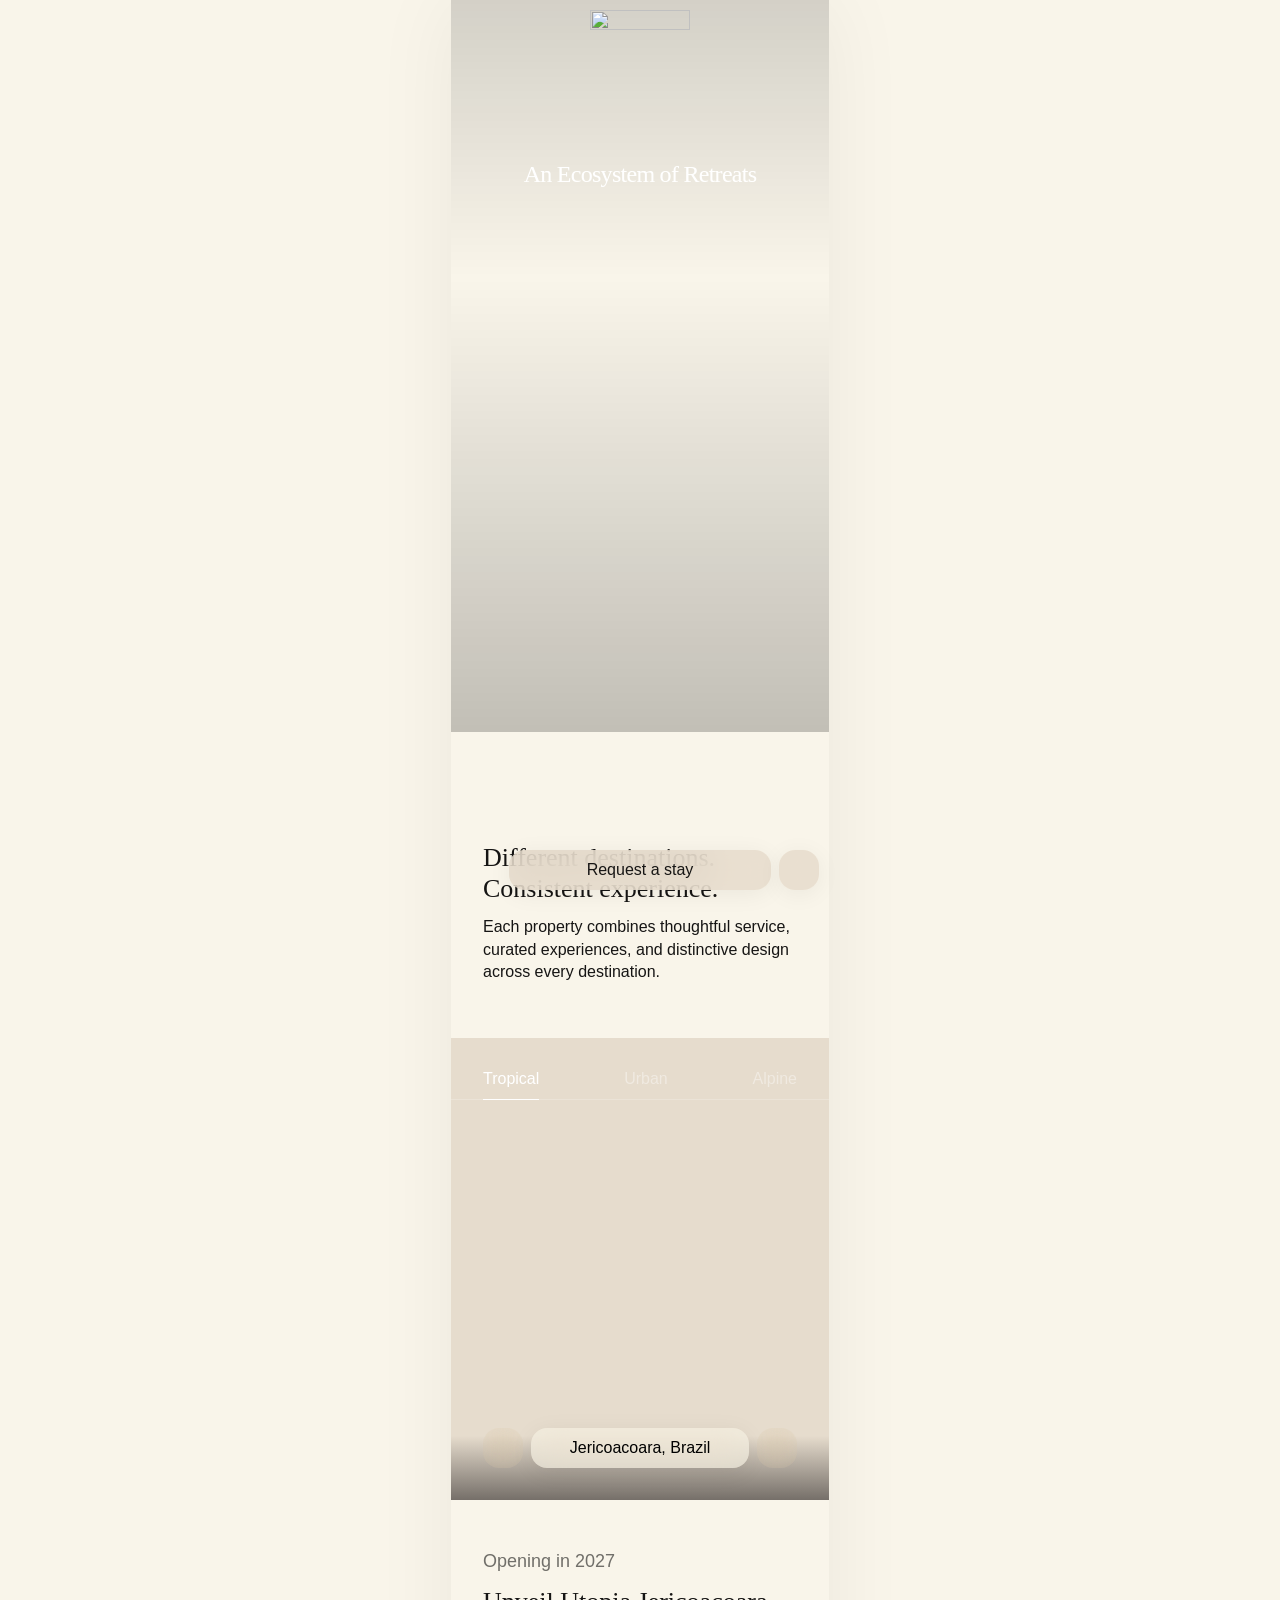
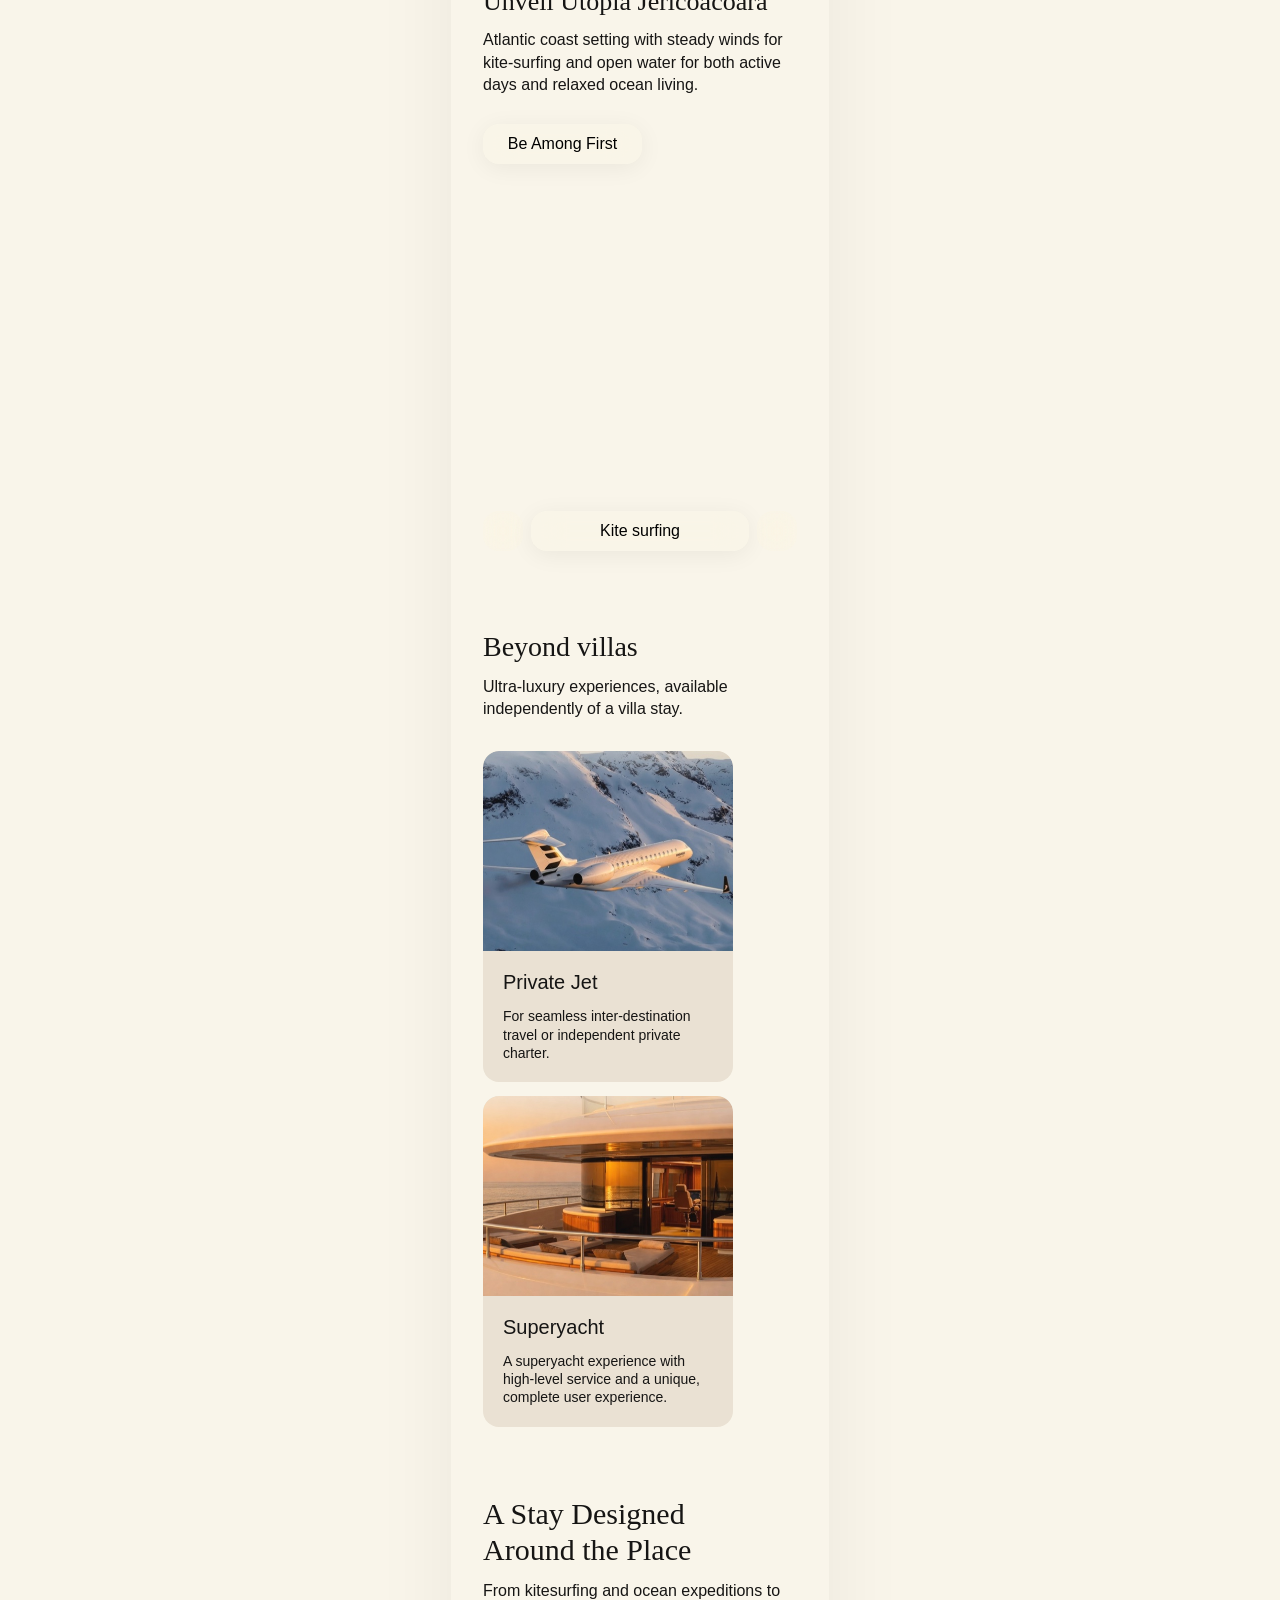
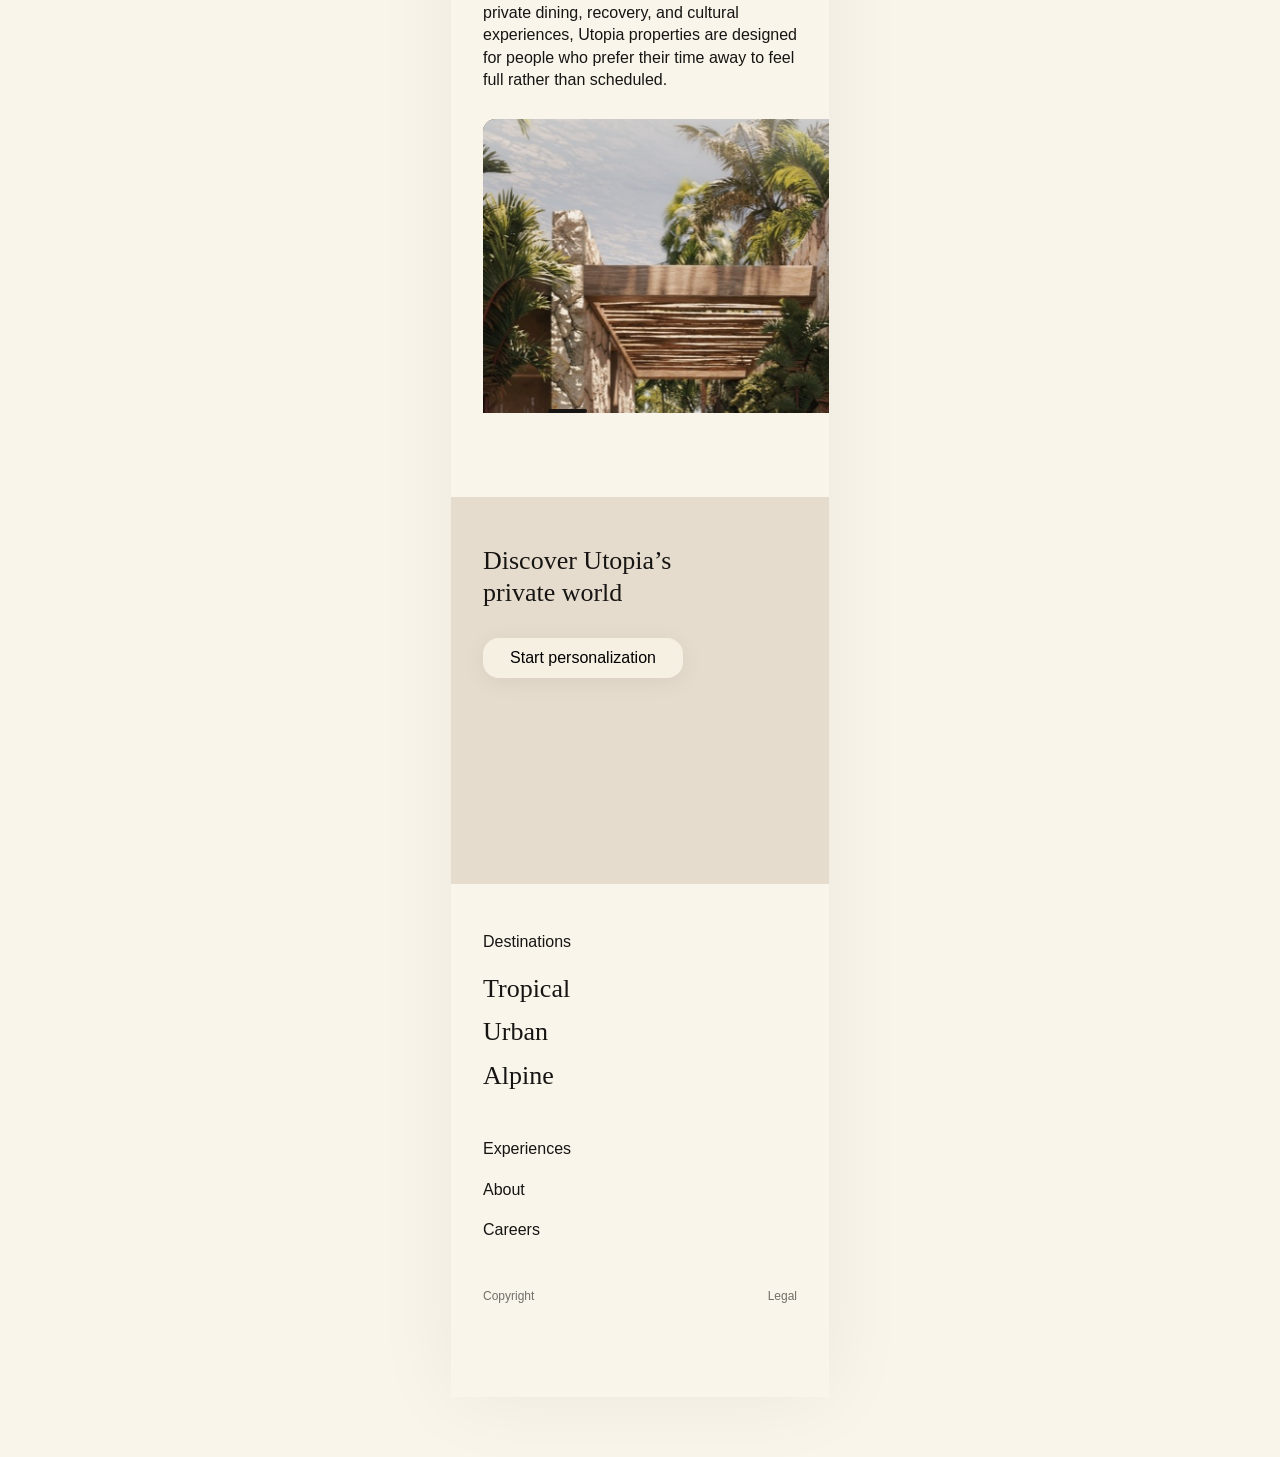
==== commit a9b8e01d: "Add a standalone Coming soon page and route all destination links to it. Fix the scrolled header tri" ====
--- a/index.html
+++ b/index.html
@@ -10,9 +10,9 @@
     <link rel="stylesheet" href="css/fonts.css?v=20260602-1430" />
     <link rel="stylesheet" href="css/tokens.css?v=20260604-1755" />
     <link rel="stylesheet" href="css/base.css?v=20260602-1430" />
-    <link rel="stylesheet" href="css/components.css?v=20260610-1600" />
-    <link rel="stylesheet" href="css/sections.css?v=20260610-1530" />
-    <link rel="stylesheet" href="css/menu.css?v=20260610-1500" />
+    <link rel="stylesheet" href="css/components.css?v=20260610-1940" />
+    <link rel="stylesheet" href="css/sections.css?v=20260610-1950" />
+    <link rel="stylesheet" href="css/menu.css?v=20260610-1930" />
     <link rel="stylesheet" href="css/parallax.css?v=20260610-1310" />
     <link rel="stylesheet" href="css/responsive.css?v=20260604-1960" />
     <link rel="stylesheet" href="css/reveal.css?v=20260604-1700" />
@@ -30,16 +30,21 @@
     />
   </head>
   <body>
-    <a class="site-logo" href="#top" aria-label="Utopia home">
-      <img class="site-logo__mark site-logo__mark--light" src="assets/LOGO.svg" alt="" width="100" height="114" />
-      <img
-        class="site-logo__mark site-logo__mark--dark"
-        src="assets/LOGO-dark.svg"
-        alt=""
-        width="76"
-        height="87"
-      />
+    <a class="hero__logo" href="#top" id="hero-logo" aria-label="Utopia home">
+      <img class="hero__logo-mark" src="assets/LOGO.svg" alt="" width="100" height="114" />
     </a>
+
+    <header class="site-logo-bar" id="site-logo-bar" aria-hidden="true">
+      <a class="site-logo-bar__link" href="#top" aria-label="Utopia home">
+        <img
+          class="site-logo-bar__mark"
+          src="assets/logo-wordmark-dark.svg"
+          alt=""
+          width="87"
+          height="14"
+        />
+      </a>
+    </header>
 
     <div class="page">
       <!-- Screen 1: Hero (378×794) -->
@@ -147,7 +152,7 @@
         </div>
       </section>
 
-      <!-- Screen 4: Beyond villas (378×861) -->
+      <!-- Screen 4: Beyond villas (Figma 899:1370) -->
       <section class="beyond" id="experiences" aria-label="Beyond villas" data-reveal-group>
         <div class="beyond__intro">
           <h2 class="beyond__title" data-reveal>Beyond villas</h2>
@@ -157,14 +162,14 @@
         </div>
 
         <div class="beyond__cards">
-          <a class="beyond__card" id="jet" href="#jet" data-reveal>
+          <a class="beyond__card" id="jet" href="coming-soon.html" data-coming-soon data-reveal>
             <div class="parallax-media beyond__card-media">
               <video
                 class="beyond__image beyond__video"
                 data-src="assets/jet.mp4?v=20260604-1527"
                 poster="assets/opt/beyond-jet.jpg?v=20260610-1330"
                 width="314"
-                height="188"
+                height="200"
                 muted
                 loop
                 playsinline
@@ -183,14 +188,14 @@
             </div>
           </a>
 
-          <a class="beyond__card" id="yacht" href="#yacht" data-reveal>
+          <a class="beyond__card" id="yacht" href="coming-soon.html" data-coming-soon data-reveal>
             <div class="parallax-media beyond__card-media">
               <video
                 class="beyond__image beyond__video"
                 data-src="assets/yacht.mp4?v=20260604-1525"
                 poster="assets/opt/beyond-yacht.jpg?v=20260610-1330"
                 width="314"
-                height="188"
+                height="200"
                 muted
                 loop
                 playsinline
@@ -279,15 +284,15 @@
           <div class="footer__destinations" data-reveal>
             <p class="footer__label">Destinations</p>
             <div class="footer__dest-list">
-              <a class="footer__dest" href="#destinations">
+              <a class="footer__dest" href="coming-soon.html" data-coming-soon>
                 <span>Tropical</span>
                 <img src="assets/chevron-dark.svg" alt="" width="12" height="12" />
               </a>
-              <a class="footer__dest" href="#destinations">
+              <a class="footer__dest" href="coming-soon.html" data-coming-soon>
                 <span>Urban</span>
                 <img src="assets/chevron-dark.svg" alt="" width="12" height="12" />
               </a>
-              <a class="footer__dest" href="#destinations">
+              <a class="footer__dest" href="coming-soon.html" data-coming-soon>
                 <span>Alpine</span>
                 <img src="assets/chevron-dark.svg" alt="" width="12" height="12" />
               </a>
@@ -295,9 +300,9 @@
           </div>
 
           <nav class="footer__links" aria-label="Site" data-reveal>
-            <a href="#experiences">Experiences</a>
-            <a href="#about" id="about">About</a>
-            <a href="#careers" id="careers">Careers</a>
+            <a href="coming-soon.html" data-coming-soon>Experiences</a>
+            <a href="coming-soon.html" id="about" data-coming-soon>About</a>
+            <a href="coming-soon.html" id="careers" data-coming-soon>Careers</a>
           </nav>
 
           <div class="footer__legal" data-reveal>
@@ -325,10 +330,14 @@
           </div>
 
           <div class="footer__links menu__links" aria-label="Site">
-            <a href="#jet">Private Jet</a>
-            <a href="#yacht">Superyacht</a>
-            <a href="#about">About</a>
-            <a href="#careers">Careers</a>
+            <div class="menu__link-group">
+              <a href="coming-soon.html">Private Jet</a>
+              <a href="coming-soon.html">Superyacht</a>
+            </div>
+            <div class="menu__link-group">
+              <a href="coming-soon.html">About</a>
+              <a href="coming-soon.html">Careers</a>
+            </div>
           </div>
         </nav>
       </div>
@@ -352,6 +361,6 @@
       </button>
     </nav>
 
-    <script type="module" src="js/main.js?v=20260610-1500"></script>
+    <script type="module" src="js/main.js?v=20260610-2010"></script>
   </body>
 </html>
--- a/css/components.css
+++ b/css/components.css
@@ -1,4 +1,4 @@
-/* Logo — single Figma export (assets/LOGO.svg) */
+/* Logo — white emblem on hero; black wordmark bar slides in after hero (Figma 900:1549) */
 .logo {
   display: block;
   text-decoration: none;
@@ -8,6 +8,95 @@
   display: block;
   width: 100px;
   height: auto;
+}
+
+.hero__logo {
+  position: fixed;
+  z-index: 94;
+  top: max(10px, env(safe-area-inset-top, 0px));
+  left: 50%;
+  transform: translateX(-50%);
+  display: flex;
+  justify-content: center;
+  align-items: center;
+  text-decoration: none;
+  opacity: 1;
+  visibility: visible;
+  pointer-events: auto;
+  transition: opacity 0.35s var(--ease-cinematic), visibility 0.35s var(--ease-cinematic);
+}
+
+body.is-past-hero .hero__logo,
+body.menu-open .hero__logo {
+  opacity: 0;
+  visibility: hidden;
+  pointer-events: none;
+}
+
+.hero__logo-mark {
+  display: block;
+  width: 100px;
+  height: auto;
+}
+
+.site-logo-bar {
+  position: fixed;
+  z-index: 95;
+  top: 0;
+  left: 0;
+  right: 0;
+  width: 100%;
+  height: calc(56px + env(safe-area-inset-top, 0px));
+  box-sizing: border-box;
+  display: flex;
+  justify-content: center;
+  align-items: flex-end;
+  padding: env(safe-area-inset-top, 0px) 0 0;
+  background: var(--color-glass);
+  backdrop-filter: blur(var(--glass-blur)) saturate(var(--glass-saturate));
+  -webkit-backdrop-filter: blur(var(--glass-blur)) saturate(var(--glass-saturate));
+  transform: translate3d(0, -100%, 0);
+  opacity: 0;
+  visibility: hidden;
+  pointer-events: none;
+  will-change: transform, opacity;
+  transition:
+    transform 0.45s var(--ease-cinematic),
+    opacity 0.45s var(--ease-cinematic),
+    visibility 0.45s var(--ease-cinematic);
+}
+
+.site-logo-bar.is-visible {
+  transform: translate3d(0, 0, 0);
+  opacity: 1;
+  visibility: visible;
+  pointer-events: auto;
+}
+
+.site-logo-bar__link {
+  display: flex;
+  justify-content: center;
+  align-items: center;
+  height: 56px;
+  flex-shrink: 0;
+  text-decoration: none;
+}
+
+.site-logo-bar__mark {
+  display: block;
+  width: 87.14px;
+  height: auto;
+}
+
+body.menu-open .site-logo-bar {
+  visibility: hidden;
+  pointer-events: none;
+}
+
+@media (prefers-reduced-motion: reduce) {
+  .site-logo-bar {
+    transition: none;
+  }
 }
 
 /* Typography */
@@ -192,10 +281,6 @@
   text-decoration: none;
 }
 
-.hero .location-card {
-  scroll-snap-stop: always;
-}
-
 .location-card.is-center {
   background: transparent;
   box-shadow:
--- a/css/sections.css
+++ b/css/sections.css
@@ -469,13 +469,12 @@
   pointer-events: none;
 }
 
-/* —— Beyond villas (Figma 614:2783 — 378×861) —— */
+/* —— Beyond villas (Figma 899:1370) —— */
 .beyond {
   position: relative;
   box-sizing: border-box;
   width: 100%;
   max-width: var(--max-width);
-  min-height: 861px;
   margin: 0 auto;
   padding-block: var(--space-section-top-lg) var(--space-section-bottom-md);
   padding-inline: var(--pad-left) var(--pad-right);
@@ -491,6 +490,7 @@
   flex-direction: column;
   gap: var(--space-xs);
   width: 100%;
+  max-width: var(--content-width);
   margin-bottom: 31px;
 }
 
@@ -498,7 +498,7 @@
   margin: 0;
   font-family: var(--font-serif);
   font-weight: 300;
-  font-size: 26px;
+  font-size: 28px;
   line-height: 1.2;
   color: #161514;
 }
@@ -515,34 +515,40 @@
 .beyond__cards {
   display: flex;
   flex-direction: column;
-  gap: 12px;
-  width: 100%;
+  gap: 14px;
+  width: 100%;
+  max-width: var(--content-width);
 }
 
 .beyond__card {
   display: flex;
   flex-direction: column;
-  gap: 10px;
-  width: 100%;
-  padding: 10px;
+  gap: 18px;
+  width: 100%;
   box-sizing: border-box;
   border-radius: var(--radius-card);
-  border: 1px solid rgba(229, 218, 203, 0.95);
-  background: var(--color-cream-warm);
+  background: rgba(230, 220, 205, 0.8);
   text-decoration: none;
   color: inherit;
+  overflow: hidden;
   scroll-margin-top: calc(max(10px, env(safe-area-inset-top, 0px)) + 8px);
-  box-shadow:
-    0 8px 20px -10px rgba(22, 21, 20, 0.14),
-    0 1px 2px rgba(22, 21, 20, 0.05);
+  -webkit-tap-highlight-color: transparent;
+  tap-highlight-color: transparent;
+  outline: none;
+}
+
+.beyond__card:focus,
+.beyond__card:active {
+  outline: none;
+  color: inherit;
 }
 
 .beyond__card-media {
   width: 100%;
-  height: 188px;
+  height: 200px;
   overflow: hidden;
   flex-shrink: 0;
-  border-radius: 10px;
+  border-radius: var(--radius-card) var(--radius-card) 0 0;
   background: #d9d9d9;
 }
 
@@ -562,41 +568,39 @@
 .beyond__card-body {
   display: flex;
   flex-direction: column;
-  gap: 6px;
-  padding: 2px 4px 4px;
-  background: var(--color-cream-warm);
+  gap: var(--space-xs);
+  padding: 0 var(--space-md) var(--space-md);
 }
 
 .beyond__head {
   display: flex;
   flex-direction: row;
   align-items: center;
-  justify-content: space-between;
+  justify-content: flex-start;
   gap: var(--space-xs);
 }
 
 .beyond__card-title {
   font-family: var(--font-sans);
   font-weight: 400;
-  font-size: 13px;
-  line-height: 1.25;
+  font-size: 20px;
+  line-height: 1.3;
   color: #161514;
 }
 
 .beyond__chevron {
-  width: 10px;
-  height: 10px;
+  width: 12px;
+  height: 12px;
   flex-shrink: 0;
-  opacity: 0.85;
 }
 
 .beyond__desc {
   margin: 0;
   font-family: var(--font-sans);
   font-weight: 400;
-  font-size: 12px;
-  line-height: 1.35;
-  color: var(--color-text-muted);
+  font-size: 14px;
+  line-height: 1.3;
+  color: #161514;
 }
 
 /* —— Days designed (Figma 614:2820 — 378×621) —— */
@@ -646,7 +650,7 @@
   margin: 0;
   font-family: var(--font-sans);
   font-weight: 400;
-  font-size: clamp(16px, 4.2vw, 17px);
+  font-size: 16px;
   line-height: 1.4;
   color: #161514;
 }
@@ -792,7 +796,7 @@
 .days__card.is-active .days__label {
   left: calc(20px * var(--days-scale));
   bottom: calc(19.44px * var(--days-scale));
-  font-size: max(12px, calc(12px * var(--days-scale)));
+  font-size: max(14px, calc(14px * var(--days-scale)));
 }
 
 .days__progress {
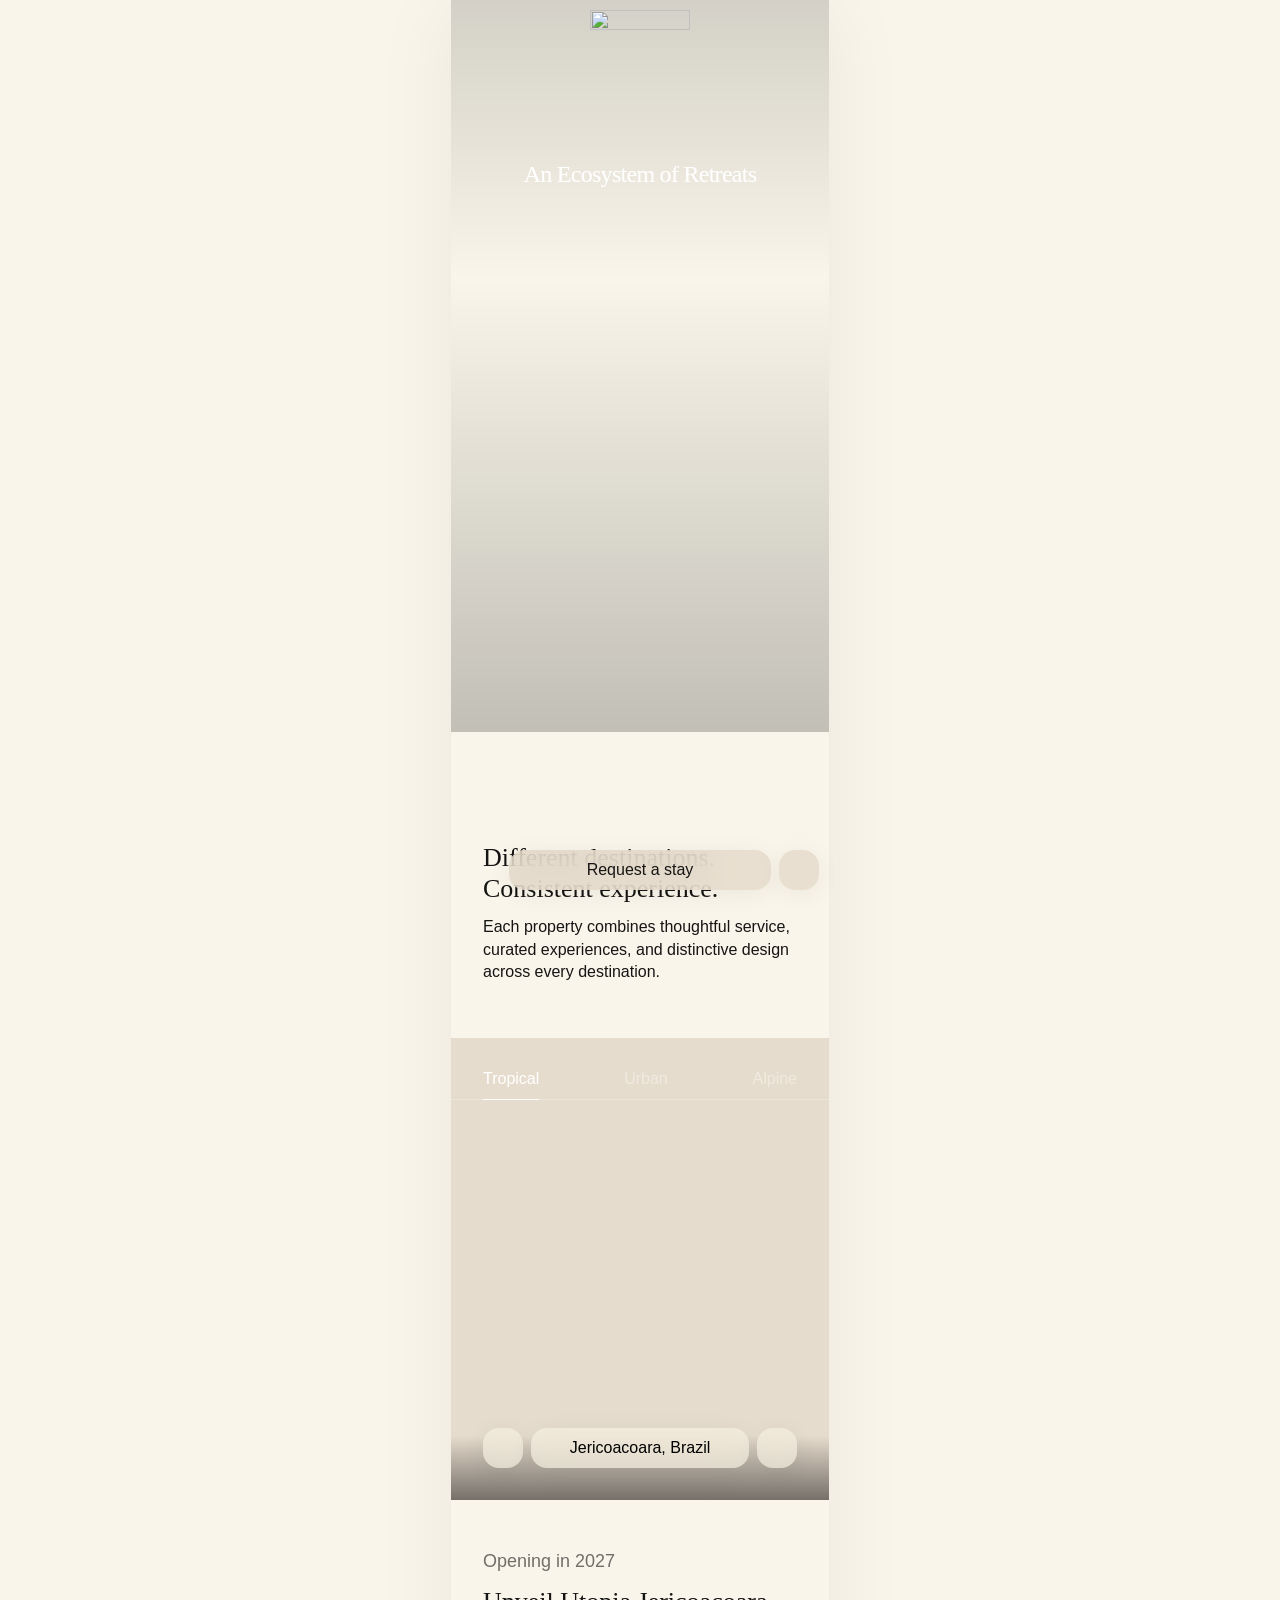
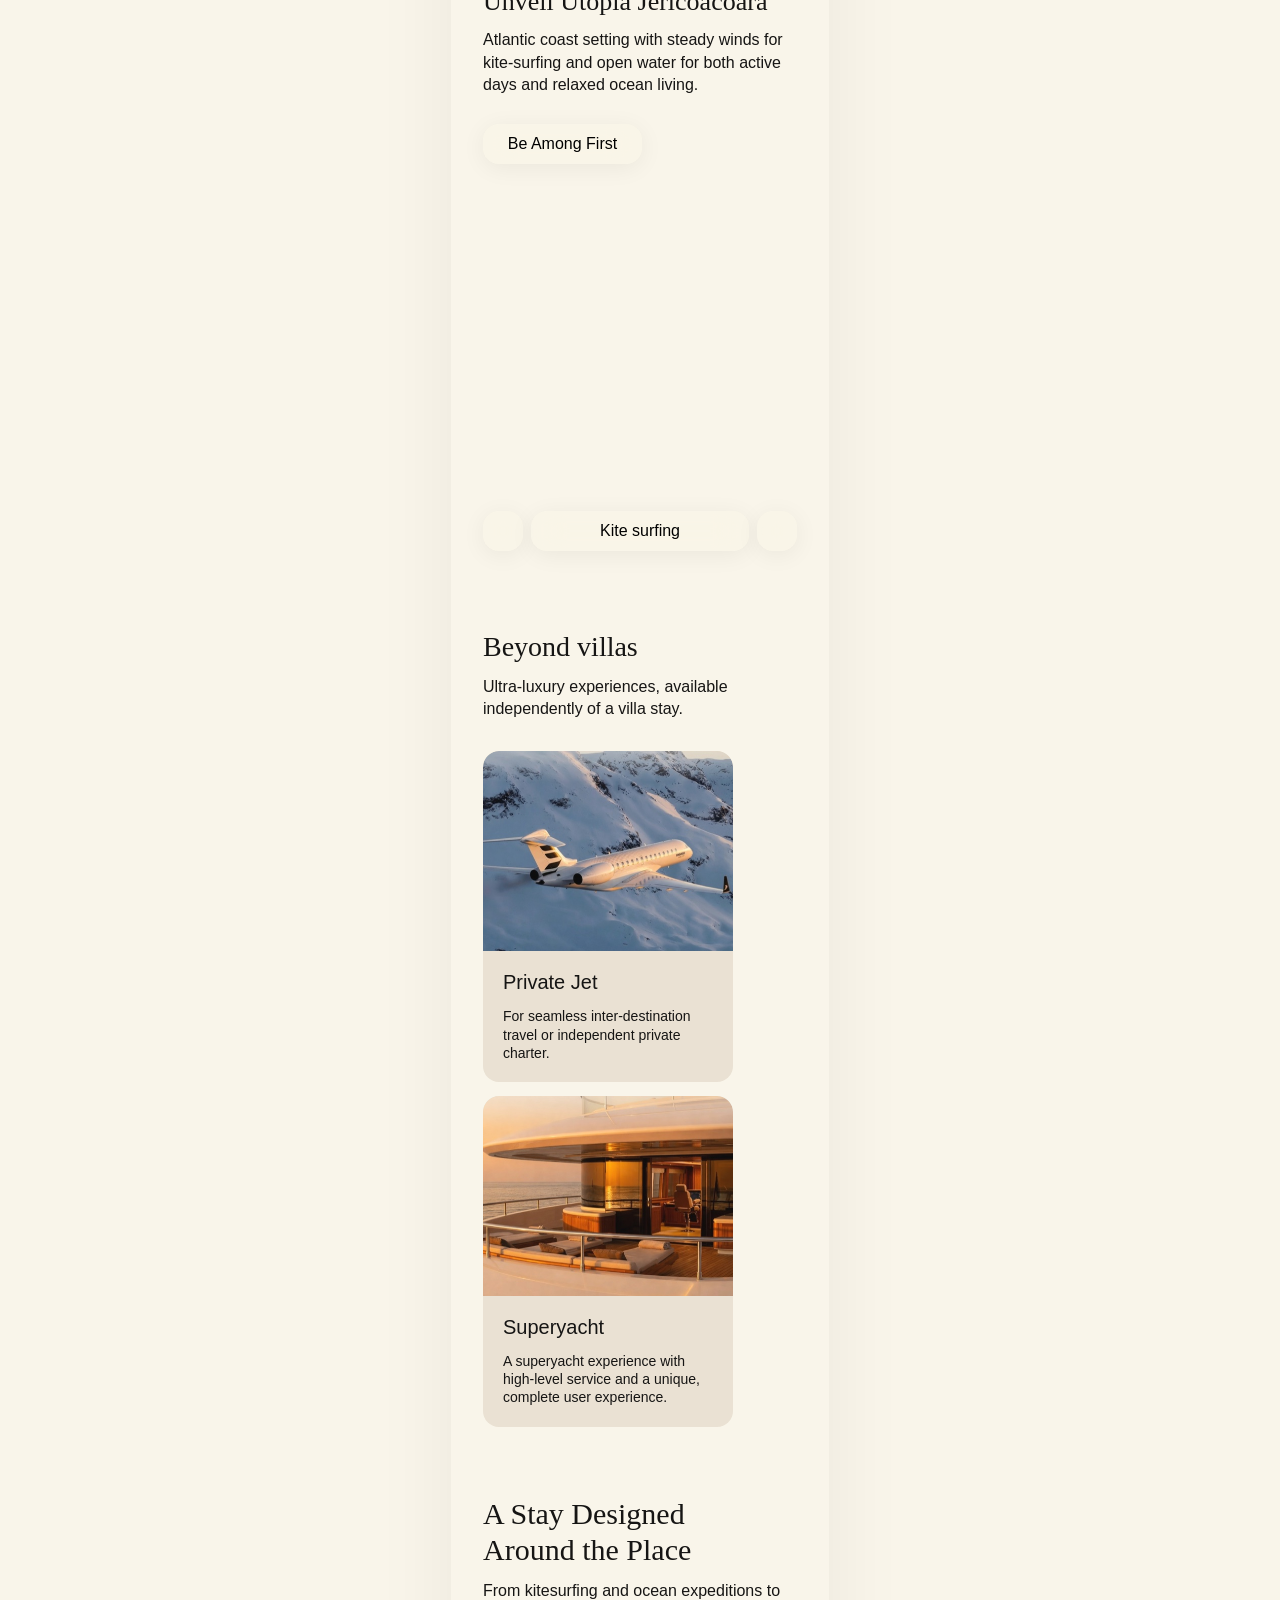
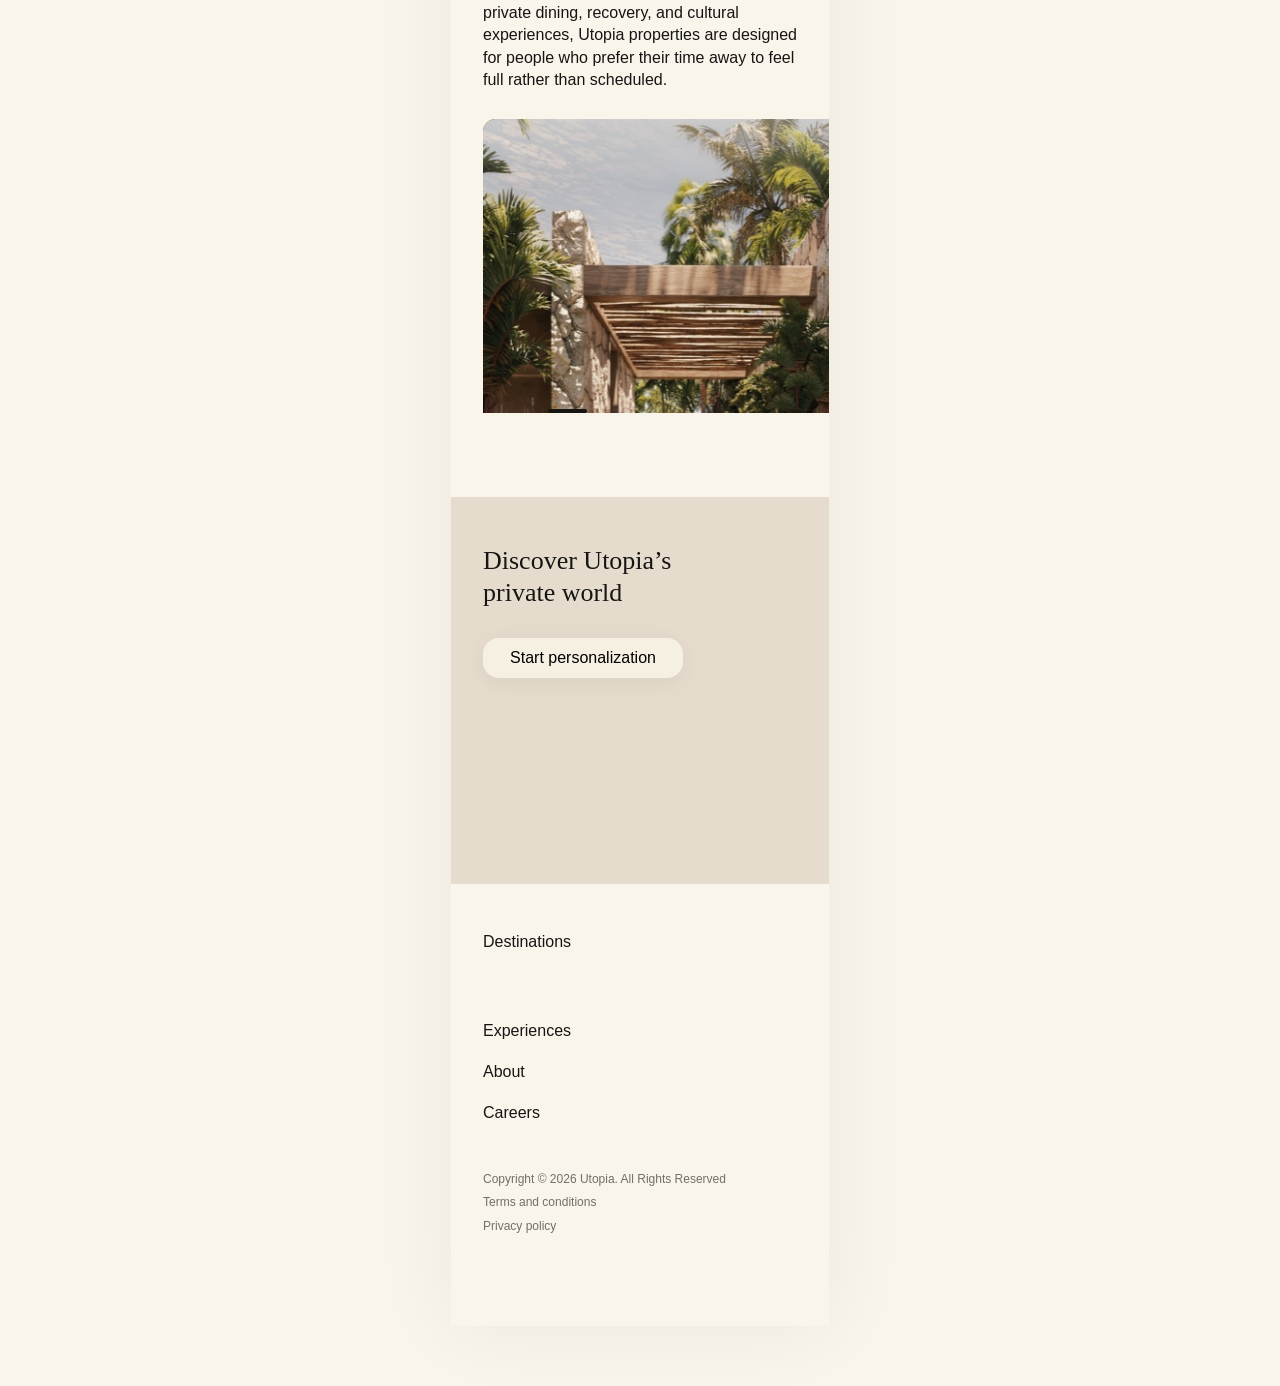
==== commit bbfe967d: "Align footer and coming soon navigation with the homepage dock and menu. Add footer destination acco" ====
--- a/index.html
+++ b/index.html
@@ -10,11 +10,11 @@
     <link rel="stylesheet" href="css/fonts.css?v=20260602-1430" />
     <link rel="stylesheet" href="css/tokens.css?v=20260604-1755" />
     <link rel="stylesheet" href="css/base.css?v=20260602-1430" />
-    <link rel="stylesheet" href="css/components.css?v=20260610-1940" />
-    <link rel="stylesheet" href="css/sections.css?v=20260610-1950" />
-    <link rel="stylesheet" href="css/menu.css?v=20260610-1930" />
+    <link rel="stylesheet" href="css/components.css?v=20260610-2245" />
+    <link rel="stylesheet" href="css/sections.css?v=20260610-2300" />
+    <link rel="stylesheet" href="css/menu.css?v=20260610-2300" />
     <link rel="stylesheet" href="css/parallax.css?v=20260610-1310" />
-    <link rel="stylesheet" href="css/responsive.css?v=20260604-1960" />
+    <link rel="stylesheet" href="css/responsive.css?v=20260610-2210" />
     <link rel="stylesheet" href="css/reveal.css?v=20260604-1700" />
     <link
       rel="stylesheet"
@@ -30,11 +30,7 @@
     />
   </head>
   <body>
-    <a class="hero__logo" href="#top" id="hero-logo" aria-label="Utopia home">
-      <img class="hero__logo-mark" src="assets/LOGO.svg" alt="" width="100" height="114" />
-    </a>
-
-    <header class="site-logo-bar" id="site-logo-bar" aria-hidden="true">
+    <header class="site-logo-bar" id="site-logo-bar" hidden aria-hidden="true">
       <a class="site-logo-bar__link" href="#top" aria-label="Utopia home">
         <img
           class="site-logo-bar__mark"
@@ -49,6 +45,10 @@
     <div class="page">
       <!-- Screen 1: Hero (378×794) -->
       <section class="hero" id="top" aria-label="Hero">
+        <a class="hero__logo" href="#top" id="hero-logo" aria-label="Utopia home">
+          <img class="hero__logo-mark" src="assets/LOGO.svg" alt="" width="100" height="114" />
+        </a>
+
         <!-- Background swiper (controlled by cards swiper) -->
         <div class="swiper hero__bg-swiper" aria-hidden="true">
           <div class="swiper-wrapper"></div>
@@ -281,33 +281,21 @@
       <!-- Footer (378×510) -->
       <footer class="footer" aria-label="Footer" data-reveal-group>
         <div class="footer__inner">
-          <div class="footer__destinations" data-reveal>
-            <p class="footer__label">Destinations</p>
-            <div class="footer__dest-list">
-              <a class="footer__dest" href="coming-soon.html" data-coming-soon>
-                <span>Tropical</span>
-                <img src="assets/chevron-dark.svg" alt="" width="12" height="12" />
-              </a>
-              <a class="footer__dest" href="coming-soon.html" data-coming-soon>
-                <span>Urban</span>
-                <img src="assets/chevron-dark.svg" alt="" width="12" height="12" />
-              </a>
-              <a class="footer__dest" href="coming-soon.html" data-coming-soon>
-                <span>Alpine</span>
-                <img src="assets/chevron-dark.svg" alt="" width="12" height="12" />
-              </a>
-            </div>
+          <div class="footer__destinations">
+            <p class="footer__label" data-reveal>Destinations</p>
+            <div data-destinations-nav data-destinations-id-prefix="footer-dest"></div>
           </div>
 
           <nav class="footer__links" aria-label="Site" data-reveal>
-            <a href="coming-soon.html" data-coming-soon>Experiences</a>
-            <a href="coming-soon.html" id="about" data-coming-soon>About</a>
-            <a href="coming-soon.html" id="careers" data-coming-soon>Careers</a>
+            <span class="footer__link">Experiences</span>
+            <span class="footer__link" id="about">About</span>
+            <span class="footer__link" id="careers">Careers</span>
           </nav>
 
           <div class="footer__legal" data-reveal>
-            <span>Copyright</span>
-            <a href="#legal">Legal</a>
+            <p class="footer__legal-copy">Copyright © 2026 Utopia. All Rights Reserved</p>
+            <span class="footer__link">Terms and conditions</span>
+            <span class="footer__link">Privacy policy</span>
           </div>
         </div>
       </footer>
@@ -316,30 +304,32 @@
     <!-- Full-screen menu (Figma 722:1218) -->
     <aside class="menu" id="site-menu" aria-hidden="true" aria-label="Site menu">
       <div class="menu__surface">
-        <header class="menu__header">
-          <a class="logo menu__brand" href="#top" aria-label="Utopia home">
-            <img class="logo__full" src="assets/LOGO-dark.svg" alt="Utopia" width="100" height="114" />
-          </a>
-        </header>
-        <div class="menu__rule" role="presentation" aria-hidden="true"></div>
-
-        <nav class="menu__nav" aria-label="Main">
-          <div class="footer__destinations menu__destinations">
-            <p class="footer__label">Destinations</p>
-            <div data-menu-destinations></div>
-          </div>
-
-          <div class="footer__links menu__links" aria-label="Site">
-            <div class="menu__link-group">
-              <a href="coming-soon.html">Private Jet</a>
-              <a href="coming-soon.html">Superyacht</a>
-            </div>
-            <div class="menu__link-group">
-              <a href="coming-soon.html">About</a>
-              <a href="coming-soon.html">Careers</a>
-            </div>
-          </div>
-        </nav>
+        <div class="menu__scroll">
+          <header class="menu__header">
+            <a class="logo menu__brand" href="#top" aria-label="Utopia home">
+              <img class="logo__full" src="assets/LOGO-dark.svg" alt="Utopia" width="100" height="114" />
+            </a>
+          </header>
+          <div class="menu__rule" role="presentation" aria-hidden="true"></div>
+
+          <nav class="menu__nav" aria-label="Main">
+            <div class="footer__destinations menu__destinations">
+              <p class="footer__label">Destinations</p>
+              <div data-destinations-nav data-destinations-id-prefix="menu-dest"></div>
+            </div>
+
+            <div class="footer__links menu__links" aria-label="Site">
+              <div class="menu__link-group">
+                <a class="menu__link" href="coming-soon.html" data-coming-soon>Private Jet</a>
+                <a class="menu__link" href="coming-soon.html" data-coming-soon>Superyacht</a>
+              </div>
+              <div class="menu__link-group">
+                <a class="menu__link" href="coming-soon.html" data-coming-soon>About</a>
+                <a class="menu__link" href="coming-soon.html" data-coming-soon>Careers</a>
+              </div>
+            </div>
+          </nav>
+        </div>
       </div>
     </aside>
 
@@ -361,6 +351,6 @@
       </button>
     </nav>
 
-    <script type="module" src="js/main.js?v=20260610-2010"></script>
+    <script type="module" src="js/main.js?v=20260610-2315"></script>
   </body>
 </html>
--- a/css/components.css
+++ b/css/components.css
@@ -20,16 +20,15 @@
   justify-content: center;
   align-items: center;
   text-decoration: none;
-  opacity: 1;
-  visibility: visible;
   pointer-events: auto;
-  transition: opacity 0.35s var(--ease-cinematic), visibility 0.35s var(--ease-cinematic);
-}
-
-body.is-past-hero .hero__logo,
+}
+
+.hero__logo[hidden] {
+  display: none !important;
+}
+
 body.menu-open .hero__logo {
-  opacity: 0;
-  visibility: hidden;
+  display: none !important;
   pointer-events: none;
 }
 
@@ -40,13 +39,14 @@
 }
 
 .site-logo-bar {
+  --site-logo-bar-height: calc(56px + env(safe-area-inset-top, 0px));
   position: fixed;
   z-index: 95;
   top: 0;
   left: 0;
   right: 0;
   width: 100%;
-  height: calc(56px + env(safe-area-inset-top, 0px));
+  height: var(--site-logo-bar-height);
   box-sizing: border-box;
   display: flex;
   justify-content: center;
@@ -55,7 +55,7 @@
   background: var(--color-glass);
   backdrop-filter: blur(var(--glass-blur)) saturate(var(--glass-saturate));
   -webkit-backdrop-filter: blur(var(--glass-blur)) saturate(var(--glass-saturate));
-  transform: translate3d(0, -100%, 0);
+  transform: translate3d(0, calc(-1 * var(--site-logo-bar-height)), 0);
   opacity: 0;
   visibility: hidden;
   pointer-events: none;
@@ -64,6 +64,10 @@
     transform 0.45s var(--ease-cinematic),
     opacity 0.45s var(--ease-cinematic),
     visibility 0.45s var(--ease-cinematic);
+}
+
+.site-logo-bar[hidden] {
+  display: none !important;
 }
 
 .site-logo-bar.is-visible {
--- a/css/sections.css
+++ b/css/sections.css
@@ -1010,7 +1010,8 @@
   color: #161514;
 }
 
-.footer__links a {
+.footer__links a,
+.footer__link {
   width: 100%;
   max-width: 100%;
   box-sizing: border-box;
@@ -1019,8 +1020,9 @@
 
 .footer__legal {
   display: flex;
-  align-items: center;
-  gap: 14px;
+  flex-direction: column;
+  align-items: flex-start;
+  gap: 8px;
   width: 100%;
   max-width: 100%;
   box-sizing: border-box;
@@ -1031,14 +1033,13 @@
   color: rgba(22, 21, 20, 0.6);
 }
 
-.footer__legal span,
+.footer__legal-copy {
+  margin: 0;
+}
+
 .footer__legal a {
-  width: 150px;
-}
-
-.footer__legal a {
-  text-align: right;
   color: inherit;
+  text-align: left;
 }
 
 @media (min-width: 379px) {
--- a/css/menu.css
+++ b/css/menu.css
@@ -7,8 +7,11 @@
   z-index: 99;
   width: 100%;
   max-width: var(--max-width);
+  height: 100dvh;
+  height: 100svh;
   margin-left: auto;
   margin-right: auto;
+  overflow: hidden;
   pointer-events: none;
   visibility: hidden;
 }
@@ -23,20 +26,26 @@
   inset: 0;
   display: flex;
   flex-direction: column;
+  min-height: 0;
   background: var(--color-cream);
-  padding: 0 0 calc(var(--dock-safe) + 16px);
-  overflow-y: auto;
-  -webkit-overflow-scrolling: touch;
+  overflow: hidden;
   opacity: 0;
-  transform: translateY(12px);
-  transition:
-    opacity 0.35s var(--ease-cinematic),
-    transform 0.35s var(--ease-cinematic);
+  transition: opacity 0.35s var(--ease-cinematic);
 }
 
 .menu.is-open .menu__surface {
   opacity: 1;
-  transform: translateY(0);
+}
+
+.menu__scroll {
+  flex: 1;
+  min-height: 0;
+  overflow-x: hidden;
+  overflow-y: auto;
+  overscroll-behavior-y: contain;
+  -webkit-overflow-scrolling: touch;
+  touch-action: pan-y;
+  padding: 0 0 calc(var(--dock-safe) + 16px);
 }
 
 .menu__header {
@@ -81,6 +90,17 @@
   max-width: 100%;
 }
 
+.menu__nav .menu__links {
+  gap: 40px;
+}
+
+.menu__link-group {
+  display: flex;
+  flex-direction: column;
+  gap: 20px;
+  width: 100%;
+}
+
 .menu__dest-list {
   display: flex;
   flex-direction: column;
@@ -101,38 +121,32 @@
   width: 100%;
 }
 
-.menu__dest-label {
+.menu__dest-toggle {
+  display: inline-flex;
+  align-items: center;
+  gap: 8px;
+  margin: 0;
+  padding: 0;
+  border: none;
+  background: none;
   font-family: var(--font-serif);
   font-weight: 300;
   font-size: 26px;
   line-height: 1.2;
   color: #161514;
-}
-
-.menu__dest-label--toggle {
+  text-align: left;
   cursor: pointer;
 }
 
-.menu__dest-row--nav {
-  cursor: pointer;
-}
-
-.menu__dest-chevron-btn {
-  flex-shrink: 0;
-  display: flex;
-  align-items: center;
-  justify-content: center;
-  margin: 0;
-  padding: 2px;
-  border: none;
-  background: none;
-  cursor: pointer;
+.menu__dest-toggle-label {
+  flex-shrink: 0;
 }
 
 .menu__dest-chevron {
   display: block;
   width: 12px;
   height: 12px;
+  flex-shrink: 0;
   transition: transform 0.25s var(--ease-cinematic);
 }
 
@@ -144,9 +158,17 @@
   list-style: none;
   margin: 14px 0 0;
   padding: 0 0 8px;
-  display: flex;
+  display: none;
   flex-direction: column;
   gap: 10px;
+}
+
+.menu__dest-properties[hidden] {
+  display: none;
+}
+
+.menu__dest-group.is-open .menu__dest-properties {
+  display: flex;
 }
 
 .menu__dest-property {
@@ -158,13 +180,27 @@
   text-decoration: none;
 }
 
-a.menu__dest-property:hover,
-a.menu__dest-property:focus-visible {
+.menu__dest-property--active {
   color: var(--color-text);
+  cursor: pointer;
+}
+
+a.menu__dest-property--active:hover,
+a.menu__dest-property--active:focus-visible {
+  color: var(--color-text);
+}
+
+.menu__link {
+  width: 100%;
+  max-width: 100%;
+  box-sizing: border-box;
+  color: inherit;
+  text-decoration: none;
 }
 
 body.menu-open {
   overflow: hidden;
+  width: 100%;
 }
 
 body.menu-open .dock__icon-menu {
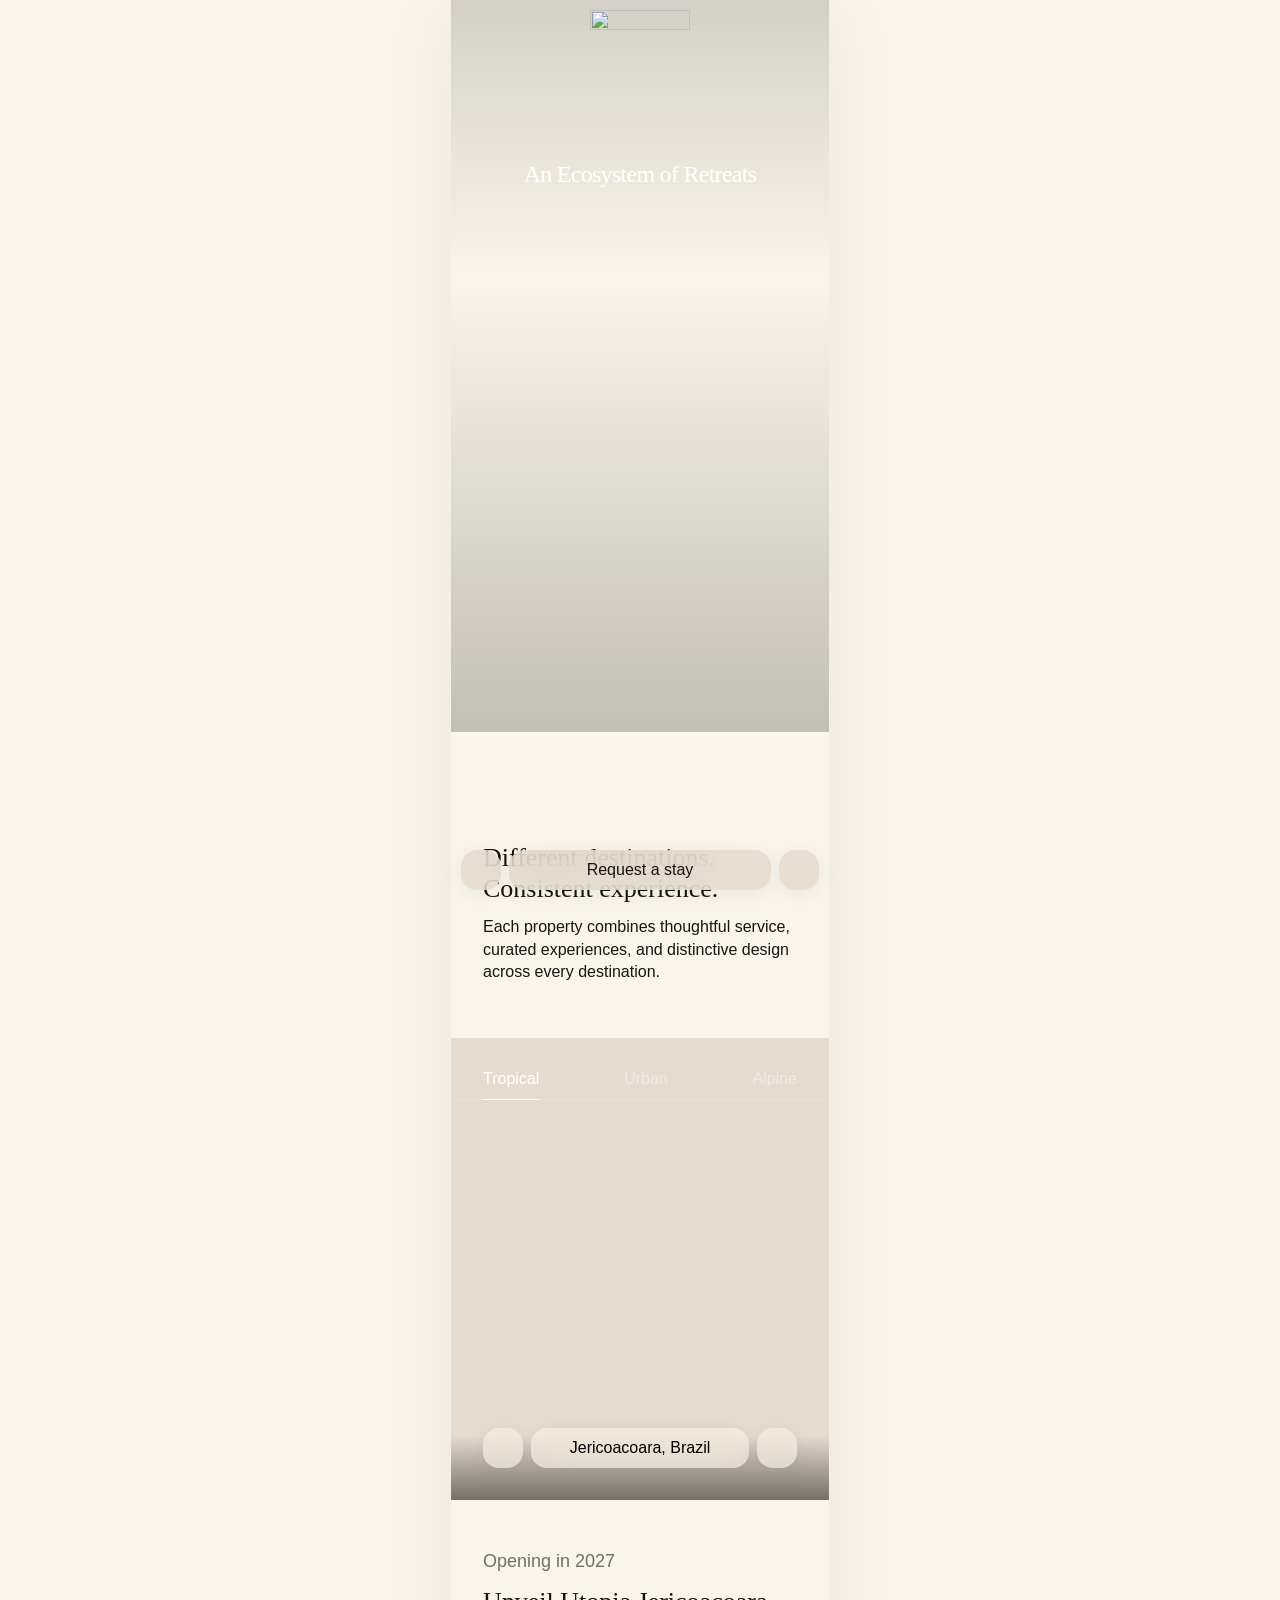
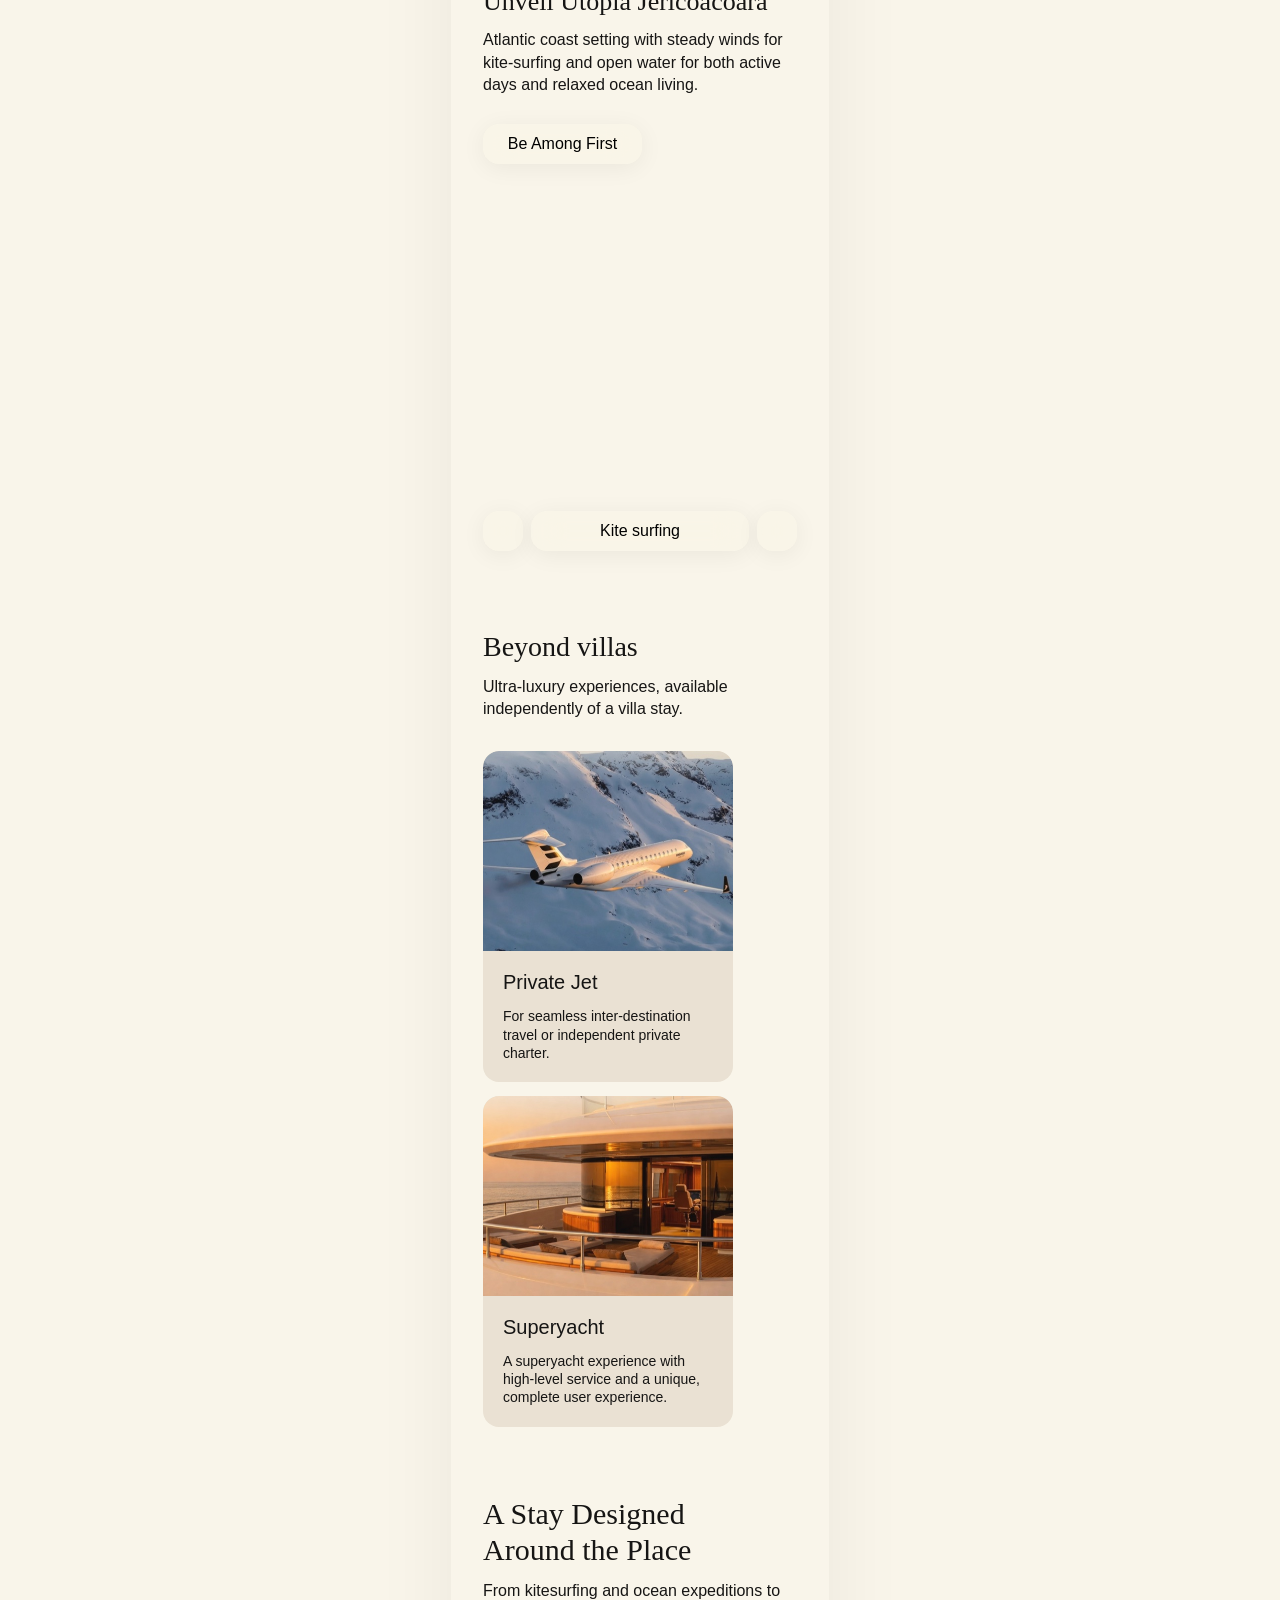
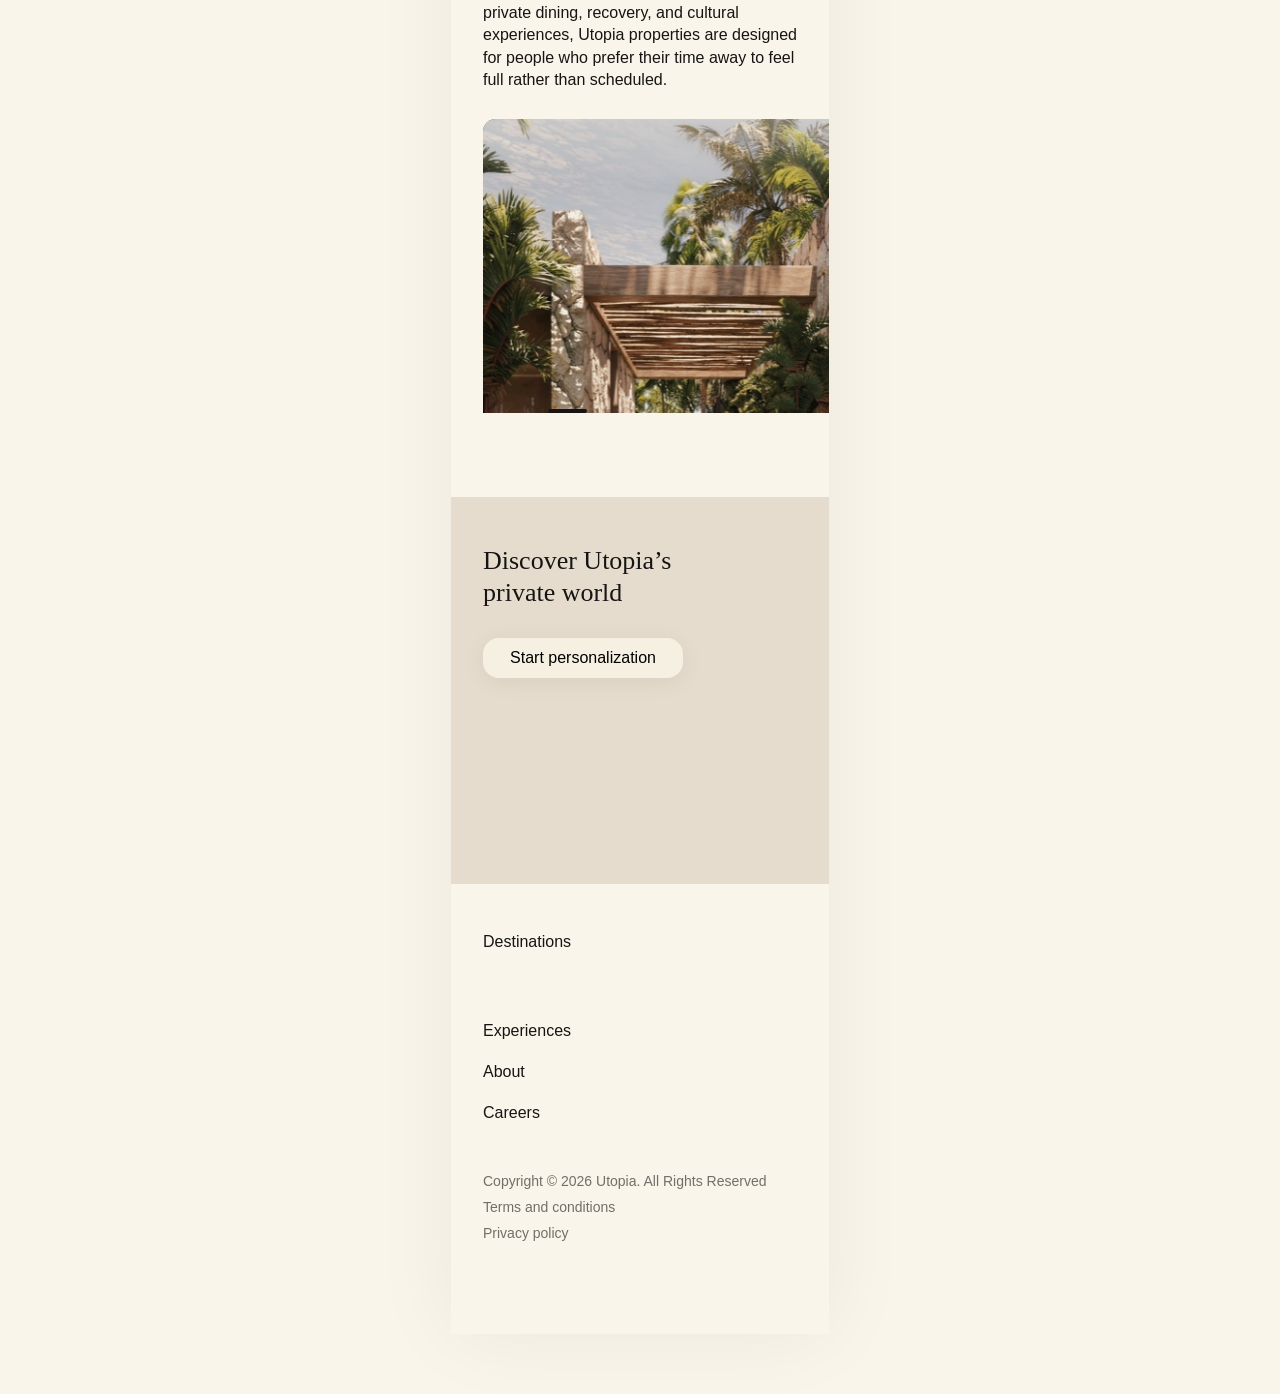
==== commit db763711: "Update tropics opening video and route footer links to coming soon." ====
--- a/index.html
+++ b/index.html
@@ -10,9 +10,9 @@
     <link rel="stylesheet" href="css/fonts.css?v=20260602-1430" />
     <link rel="stylesheet" href="css/tokens.css?v=20260604-1755" />
     <link rel="stylesheet" href="css/base.css?v=20260602-1430" />
-    <link rel="stylesheet" href="css/components.css?v=20260610-2245" />
-    <link rel="stylesheet" href="css/sections.css?v=20260610-2300" />
-    <link rel="stylesheet" href="css/menu.css?v=20260610-2300" />
+    <link rel="stylesheet" href="css/components.css?v=20260610-2430" />
+    <link rel="stylesheet" href="css/sections.css?v=20260610-2440" />
+    <link rel="stylesheet" href="css/menu.css?v=20260610-2420" />
     <link rel="stylesheet" href="css/parallax.css?v=20260610-1310" />
     <link rel="stylesheet" href="css/responsive.css?v=20260610-2210" />
     <link rel="stylesheet" href="css/reveal.css?v=20260604-1700" />
@@ -45,9 +45,9 @@
     <div class="page">
       <!-- Screen 1: Hero (378×794) -->
       <section class="hero" id="top" aria-label="Hero">
-        <a class="hero__logo" href="#top" id="hero-logo" aria-label="Utopia home">
+        <div class="hero__logo" aria-hidden="true">
           <img class="hero__logo-mark" src="assets/LOGO.svg" alt="" width="100" height="114" />
-        </a>
+        </div>
 
         <!-- Background swiper (controlled by cards swiper) -->
         <div class="swiper hero__bg-swiper" aria-hidden="true">
@@ -282,20 +282,20 @@
       <footer class="footer" aria-label="Footer" data-reveal-group>
         <div class="footer__inner">
           <div class="footer__destinations">
-            <p class="footer__label" data-reveal>Destinations</p>
+            <a class="footer__label" href="coming-soon.html" data-coming-soon data-reveal>Destinations</a>
             <div data-destinations-nav data-destinations-id-prefix="footer-dest"></div>
           </div>
 
           <nav class="footer__links" aria-label="Site" data-reveal>
-            <span class="footer__link">Experiences</span>
-            <span class="footer__link" id="about">About</span>
-            <span class="footer__link" id="careers">Careers</span>
+            <a class="footer__link" href="coming-soon.html" data-coming-soon>Experiences</a>
+            <a class="footer__link" href="coming-soon.html" id="about" data-coming-soon>About</a>
+            <a class="footer__link" href="coming-soon.html" id="careers" data-coming-soon>Careers</a>
           </nav>
 
           <div class="footer__legal" data-reveal>
-            <p class="footer__legal-copy">Copyright © 2026 Utopia. All Rights Reserved</p>
-            <span class="footer__link">Terms and conditions</span>
-            <span class="footer__link">Privacy policy</span>
+            <a class="footer__legal-copy footer__link" href="coming-soon.html" data-coming-soon>Copyright © 2026 Utopia. All Rights Reserved</a>
+            <a class="footer__link" href="coming-soon.html" data-coming-soon>Terms and conditions</a>
+            <a class="footer__link" href="coming-soon.html" data-coming-soon>Privacy policy</a>
           </div>
         </div>
       </footer>
@@ -314,7 +314,7 @@
 
           <nav class="menu__nav" aria-label="Main">
             <div class="footer__destinations menu__destinations">
-              <p class="footer__label">Destinations</p>
+              <a class="footer__label menu__destinations-label" href="coming-soon.html" data-coming-soon>Destinations</a>
               <div data-destinations-nav data-destinations-id-prefix="menu-dest"></div>
             </div>
 
@@ -335,9 +335,9 @@
 
     <!-- Fixed dock -->
     <nav class="dock" aria-label="Primary navigation">
-      <button type="button" class="dock__icon-btn dock__icon-btn--ghost" aria-hidden="true" tabindex="-1">
-        <img src="assets/menu.svg" alt="" />
-      </button>
+      <a class="dock__icon-btn dock__home" href="#top" aria-label="Utopia home">
+        <img class="dock__home-mark" src="assets/logo-mark-dark.svg" alt="" width="18" height="18" />
+      </a>
       <a class="dock__cta" href="#request">Request a stay</a>
       <button
         type="button"
@@ -351,6 +351,6 @@
       </button>
     </nav>
 
-    <script type="module" src="js/main.js?v=20260610-2315"></script>
+    <script type="module" src="js/main.js?v=20260610-2445"></script>
   </body>
 </html>
--- a/css/sections.css
+++ b/css/sections.css
@@ -956,6 +956,7 @@
 }
 
 .footer__label {
+  display: block;
   margin: 0;
   width: 100%;
   max-width: 100%;
@@ -965,6 +966,7 @@
   font-size: 16px;
   line-height: 1.3;
   color: #161514;
+  text-decoration: none;
 }
 
 .footer__dest-list {
@@ -1011,11 +1013,13 @@
 }
 
 .footer__links a,
-.footer__link {
+a.footer__link {
+  display: block;
   width: 100%;
   max-width: 100%;
   box-sizing: border-box;
   color: inherit;
+  text-decoration: none;
 }
 
 .footer__legal {
@@ -1028,16 +1032,19 @@
   box-sizing: border-box;
   font-family: var(--font-sans);
   font-weight: 400;
-  font-size: 12px;
+  font-size: 14px;
   line-height: 1.3;
-  color: rgba(22, 21, 20, 0.6);
+  color: var(--color-text-muted);
 }
 
 .footer__legal-copy {
-  margin: 0;
-}
-
-.footer__legal a {
+  display: block;
+  margin: 0;
+  text-decoration: none;
+  color: inherit;
+}
+
+.footer__legal a.footer__link {
   color: inherit;
   text-align: left;
 }
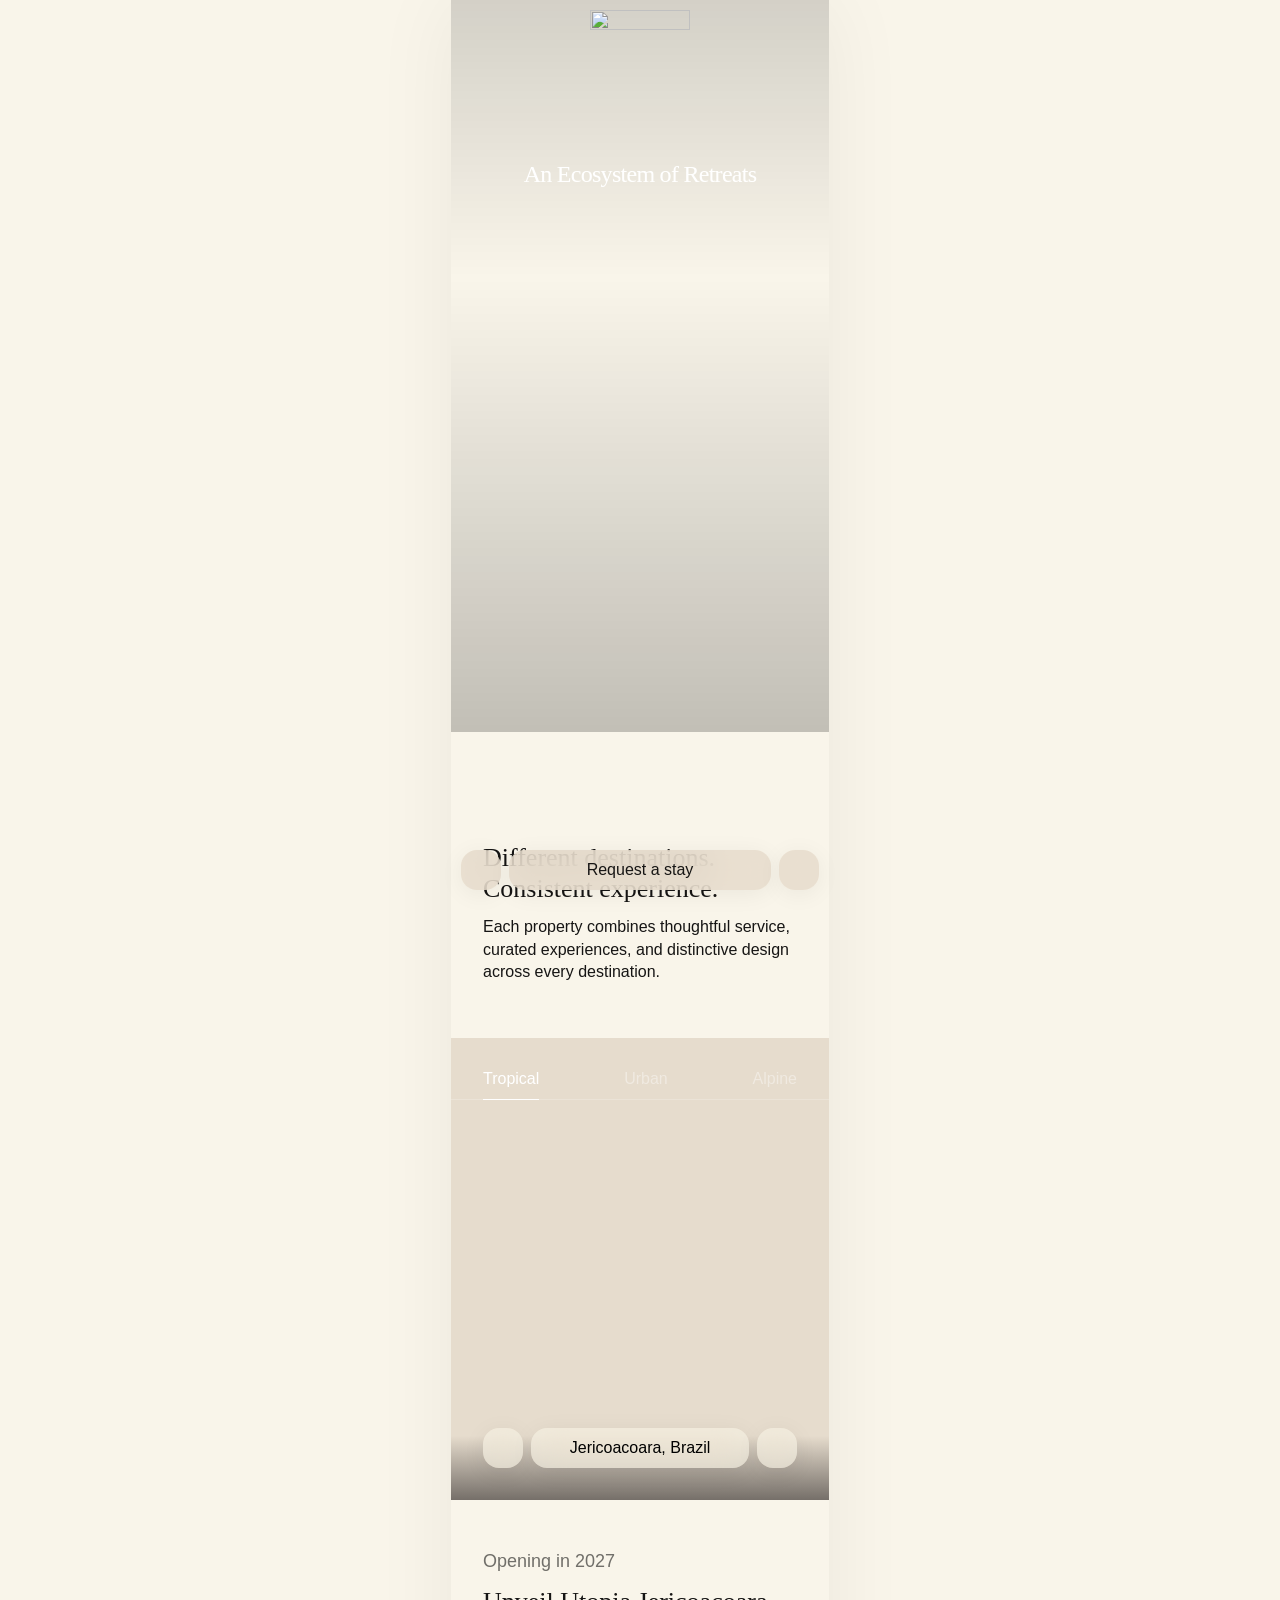
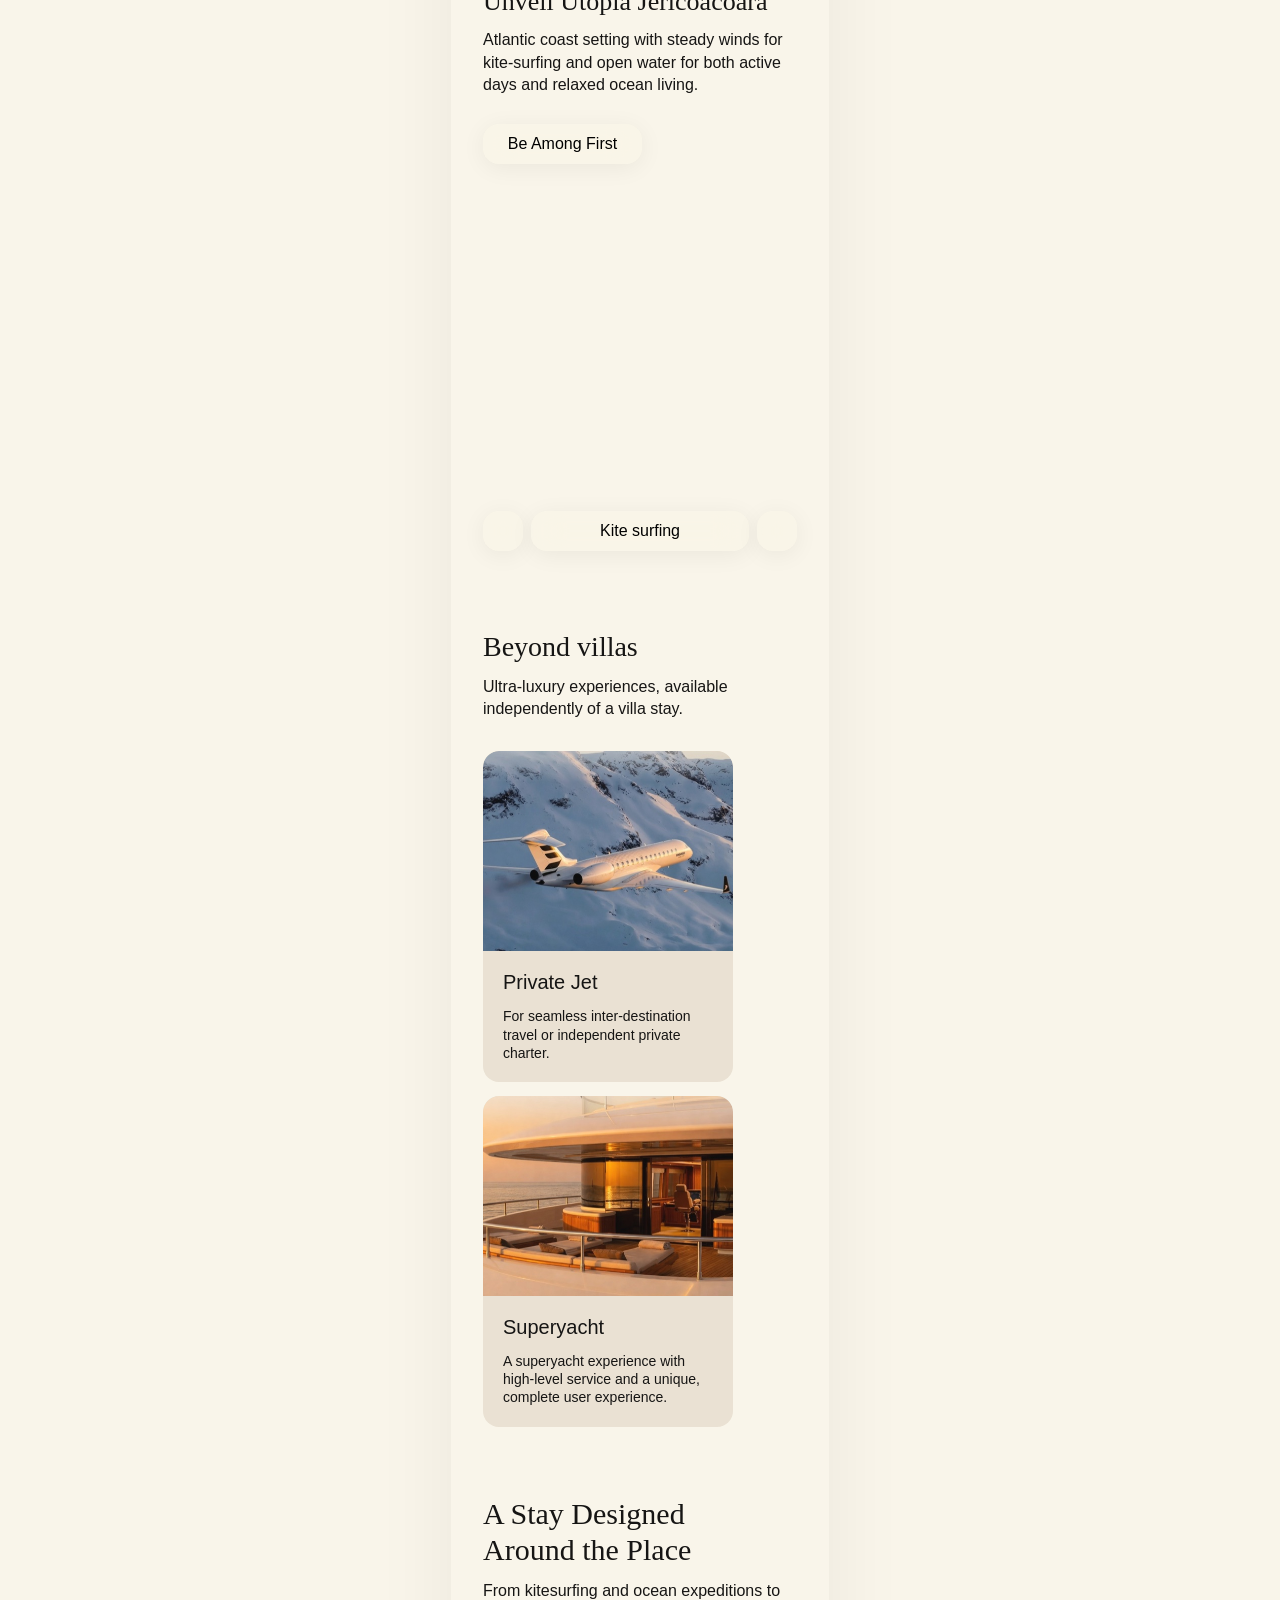
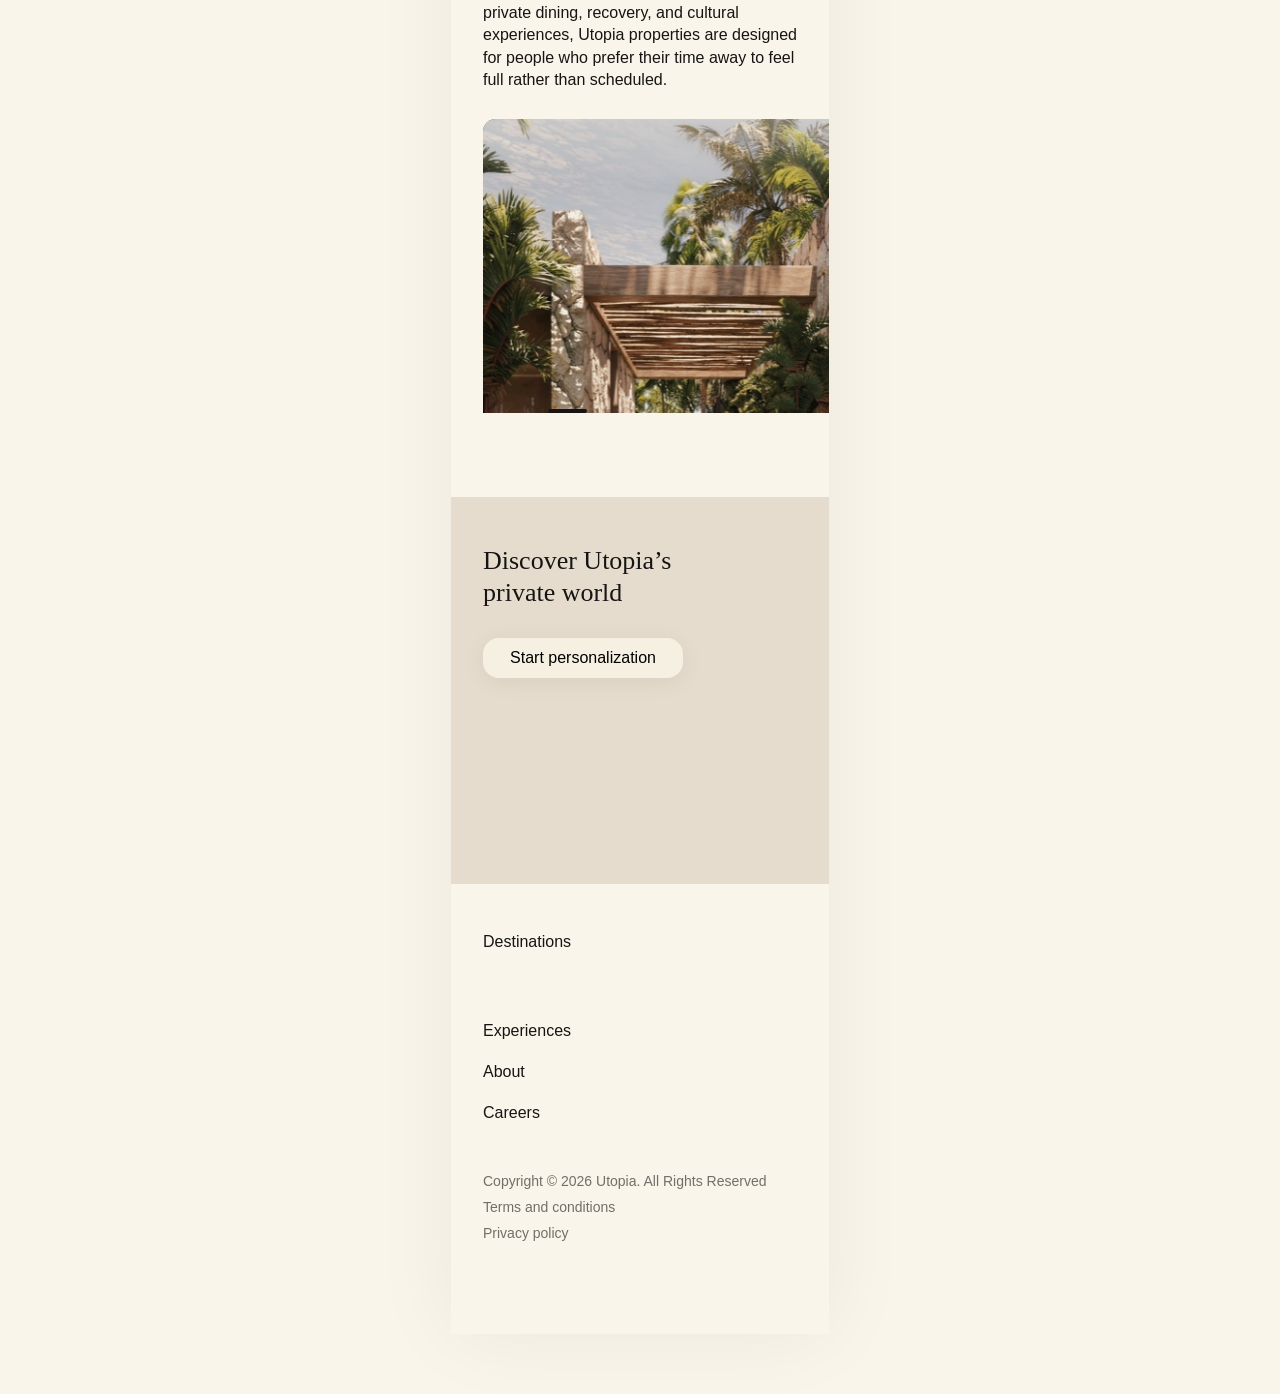
==== commit 12695e70: "Slightly enlarge the v1 dock mark and scale up v2 menu and search icons." ====
--- a/index.html
+++ b/index.html
@@ -10,7 +10,7 @@
     <link rel="stylesheet" href="css/fonts.css?v=20260602-1430" />
     <link rel="stylesheet" href="css/tokens.css?v=20260604-1755" />
     <link rel="stylesheet" href="css/base.css?v=20260602-1430" />
-    <link rel="stylesheet" href="css/components.css?v=20260610-2430" />
+    <link rel="stylesheet" href="css/components.css?v=20260610-2620" />
     <link rel="stylesheet" href="css/sections.css?v=20260610-2440" />
     <link rel="stylesheet" href="css/menu.css?v=20260610-2420" />
     <link rel="stylesheet" href="css/parallax.css?v=20260610-1310" />
@@ -30,18 +30,6 @@
     />
   </head>
   <body>
-    <header class="site-logo-bar" id="site-logo-bar" hidden aria-hidden="true">
-      <a class="site-logo-bar__link" href="#top" aria-label="Utopia home">
-        <img
-          class="site-logo-bar__mark"
-          src="assets/logo-wordmark-dark.svg"
-          alt=""
-          width="87"
-          height="14"
-        />
-      </a>
-    </header>
-
     <div class="page">
       <!-- Screen 1: Hero (378×794) -->
       <section class="hero" id="top" aria-label="Hero">
@@ -336,7 +324,7 @@
     <!-- Fixed dock -->
     <nav class="dock" aria-label="Primary navigation">
       <a class="dock__icon-btn dock__home" href="#top" aria-label="Utopia home">
-        <img class="dock__home-mark" src="assets/logo-mark-dark.svg" alt="" width="18" height="18" />
+        <img class="dock__home-mark" src="assets/logo-mark-dark.svg" alt="" width="20" height="20" />
       </a>
       <a class="dock__cta" href="#request">Request a stay</a>
       <button
@@ -351,6 +339,6 @@
       </button>
     </nav>
 
-    <script type="module" src="js/main.js?v=20260610-2445"></script>
+    <script type="module" src="js/main.js?v=20260610-2510"></script>
   </body>
 </html>
--- a/css/components.css
+++ b/css/components.css
@@ -11,25 +11,16 @@
 }
 
 .hero__logo {
-  position: fixed;
-  z-index: 94;
+  position: absolute;
+  z-index: 4;
   top: max(10px, env(safe-area-inset-top, 0px));
   left: 50%;
   transform: translateX(-50%);
   display: flex;
   justify-content: center;
   align-items: center;
-  text-decoration: none;
-  pointer-events: auto;
-}
-
-.hero__logo[hidden] {
-  display: none !important;
-}
-
-body.menu-open .hero__logo {
-  display: none !important;
-  pointer-events: none;
+  pointer-events: none;
+  user-select: none;
 }
 
 .hero__logo-mark {
@@ -247,6 +238,18 @@
 .dock__icon-btn img {
   width: 16px;
   height: 16px;
+}
+
+.dock__home {
+  text-decoration: none;
+  color: inherit;
+}
+
+.dock__home-mark {
+  display: block;
+  width: 20px;
+  height: 20px;
+  object-fit: contain;
 }
 
 /* Buttons */
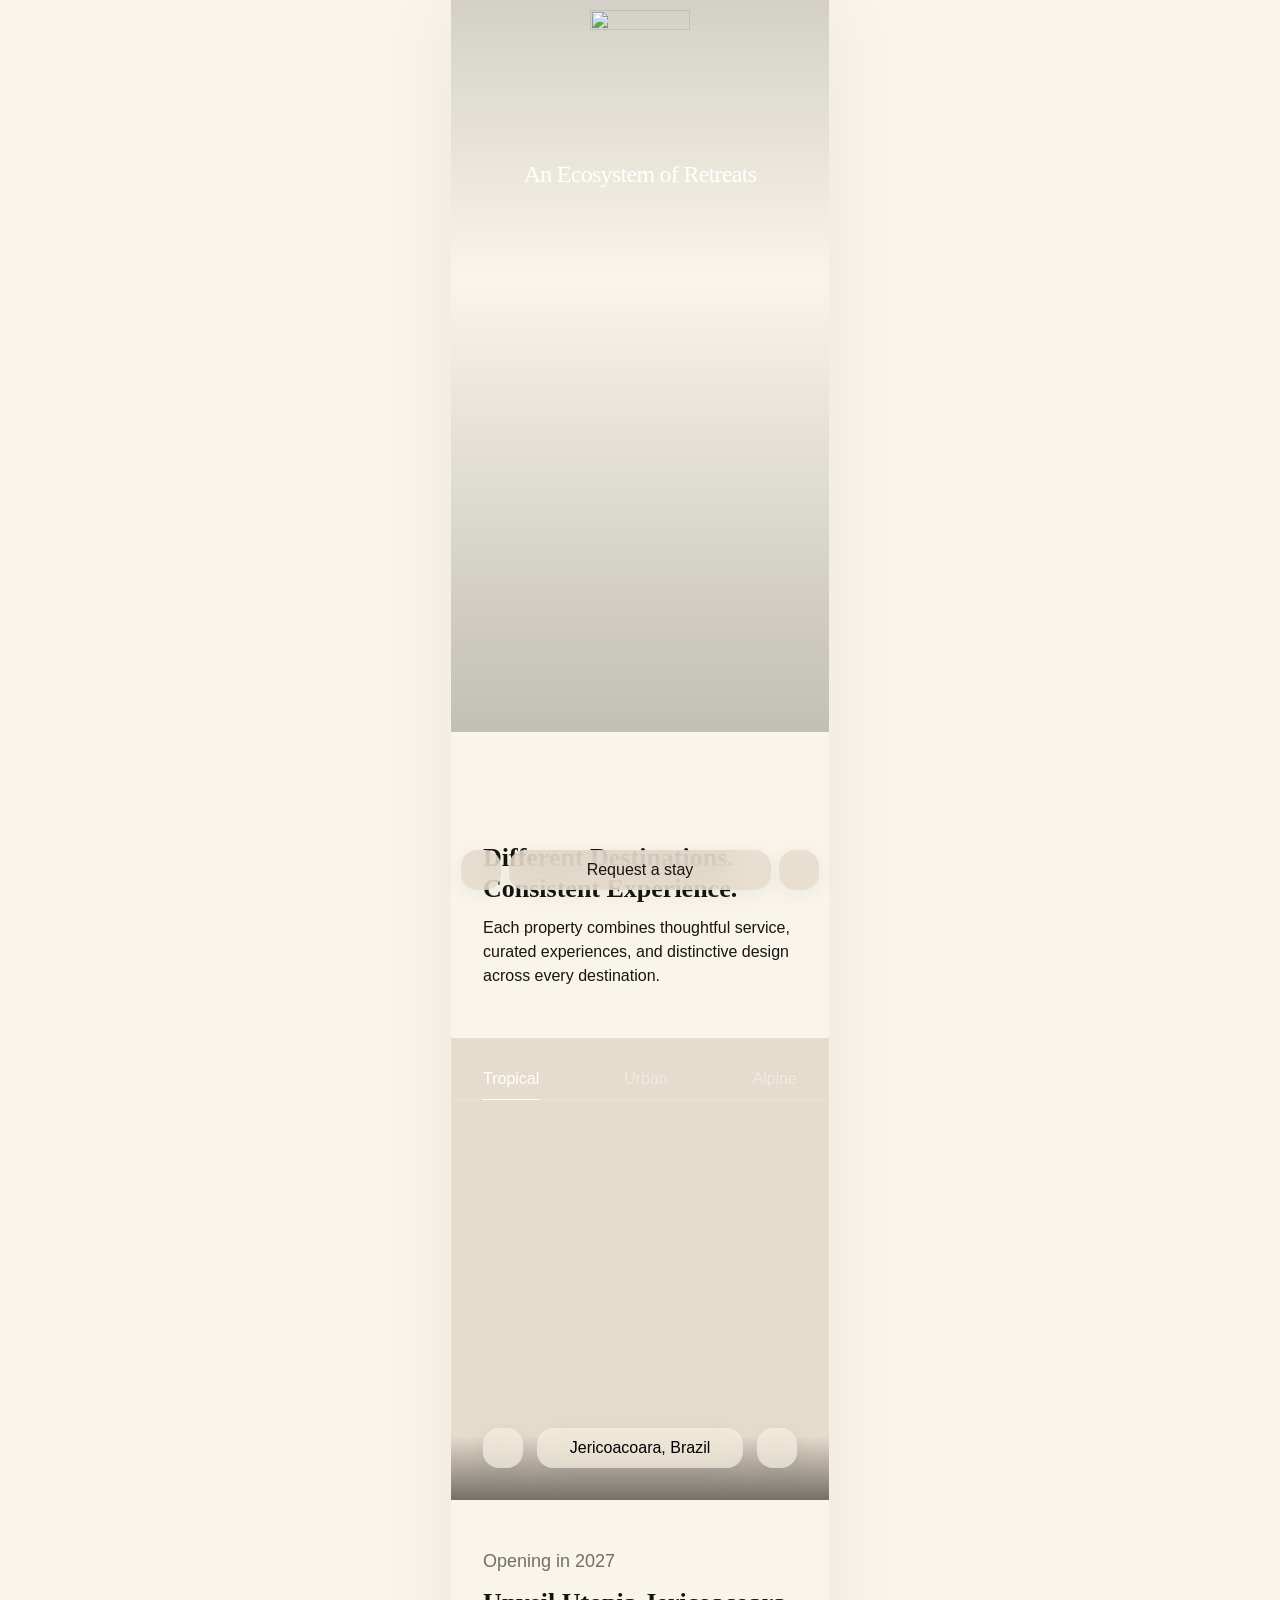
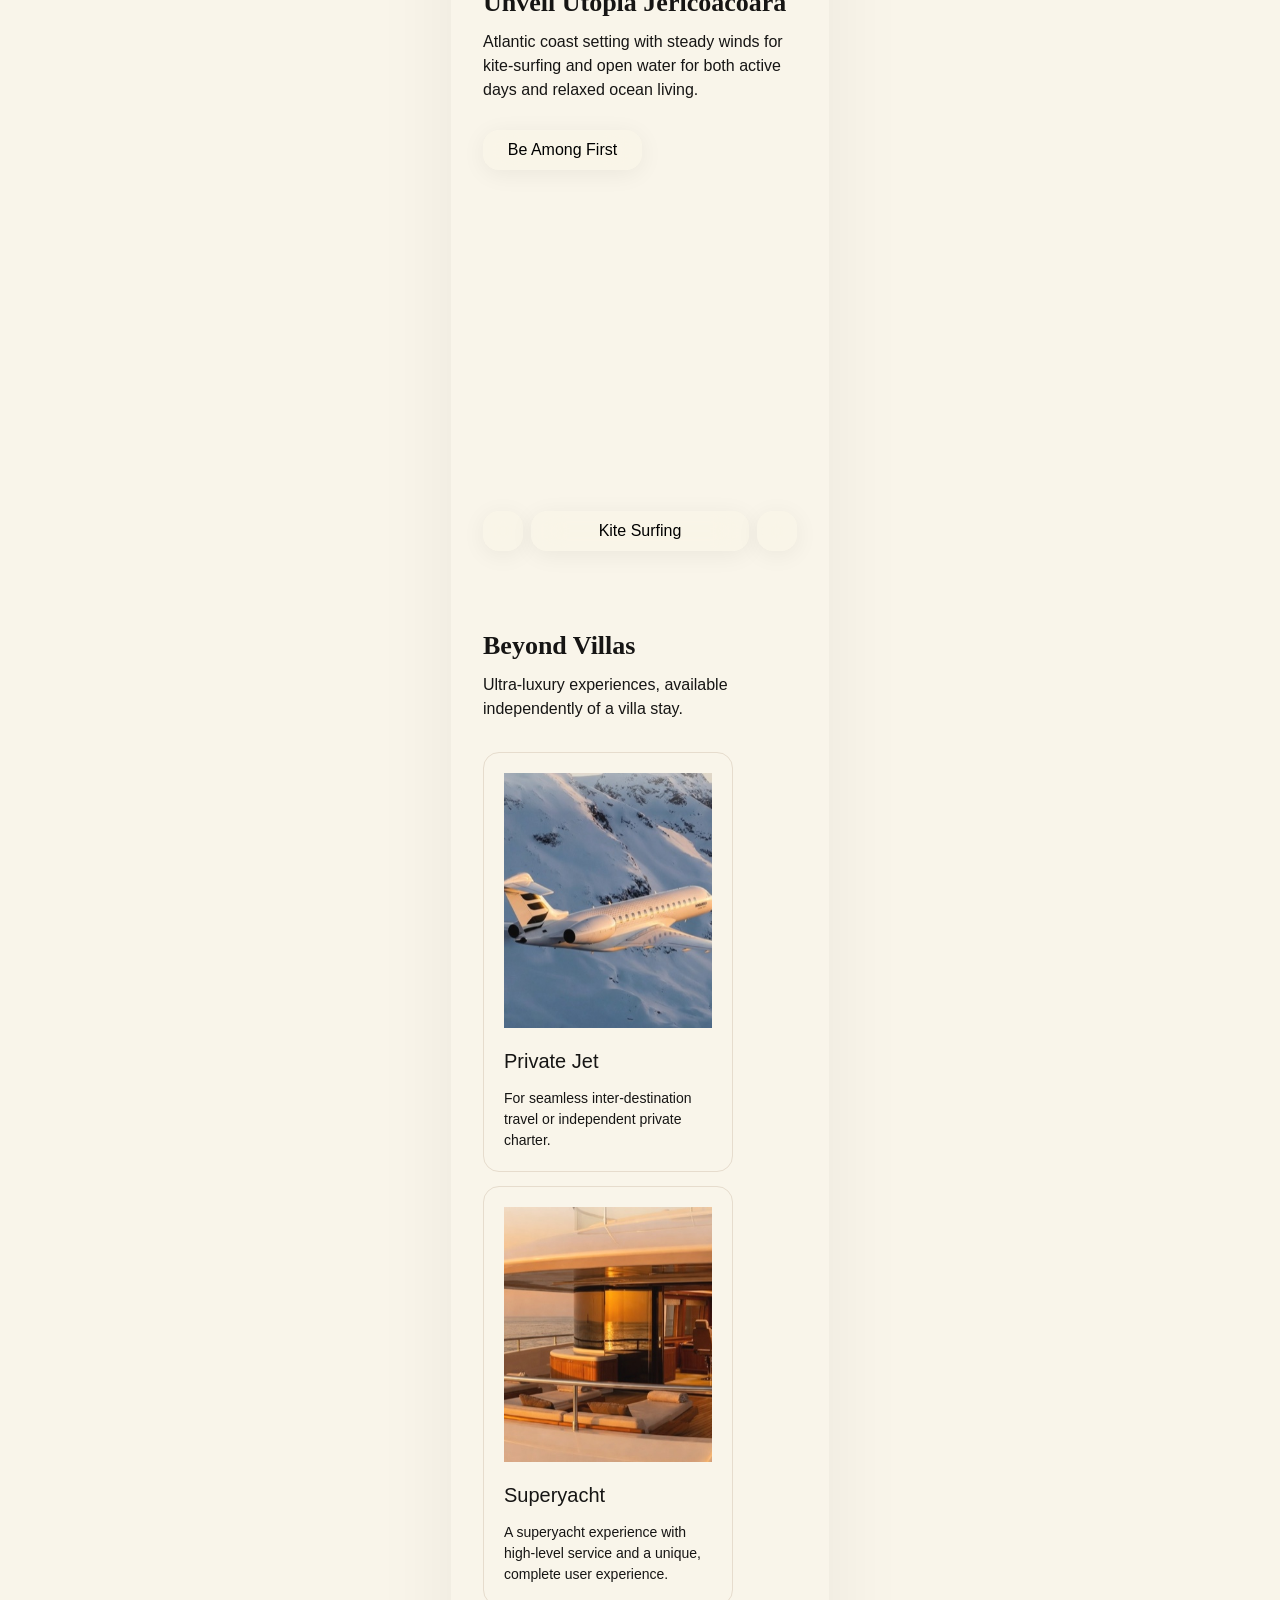
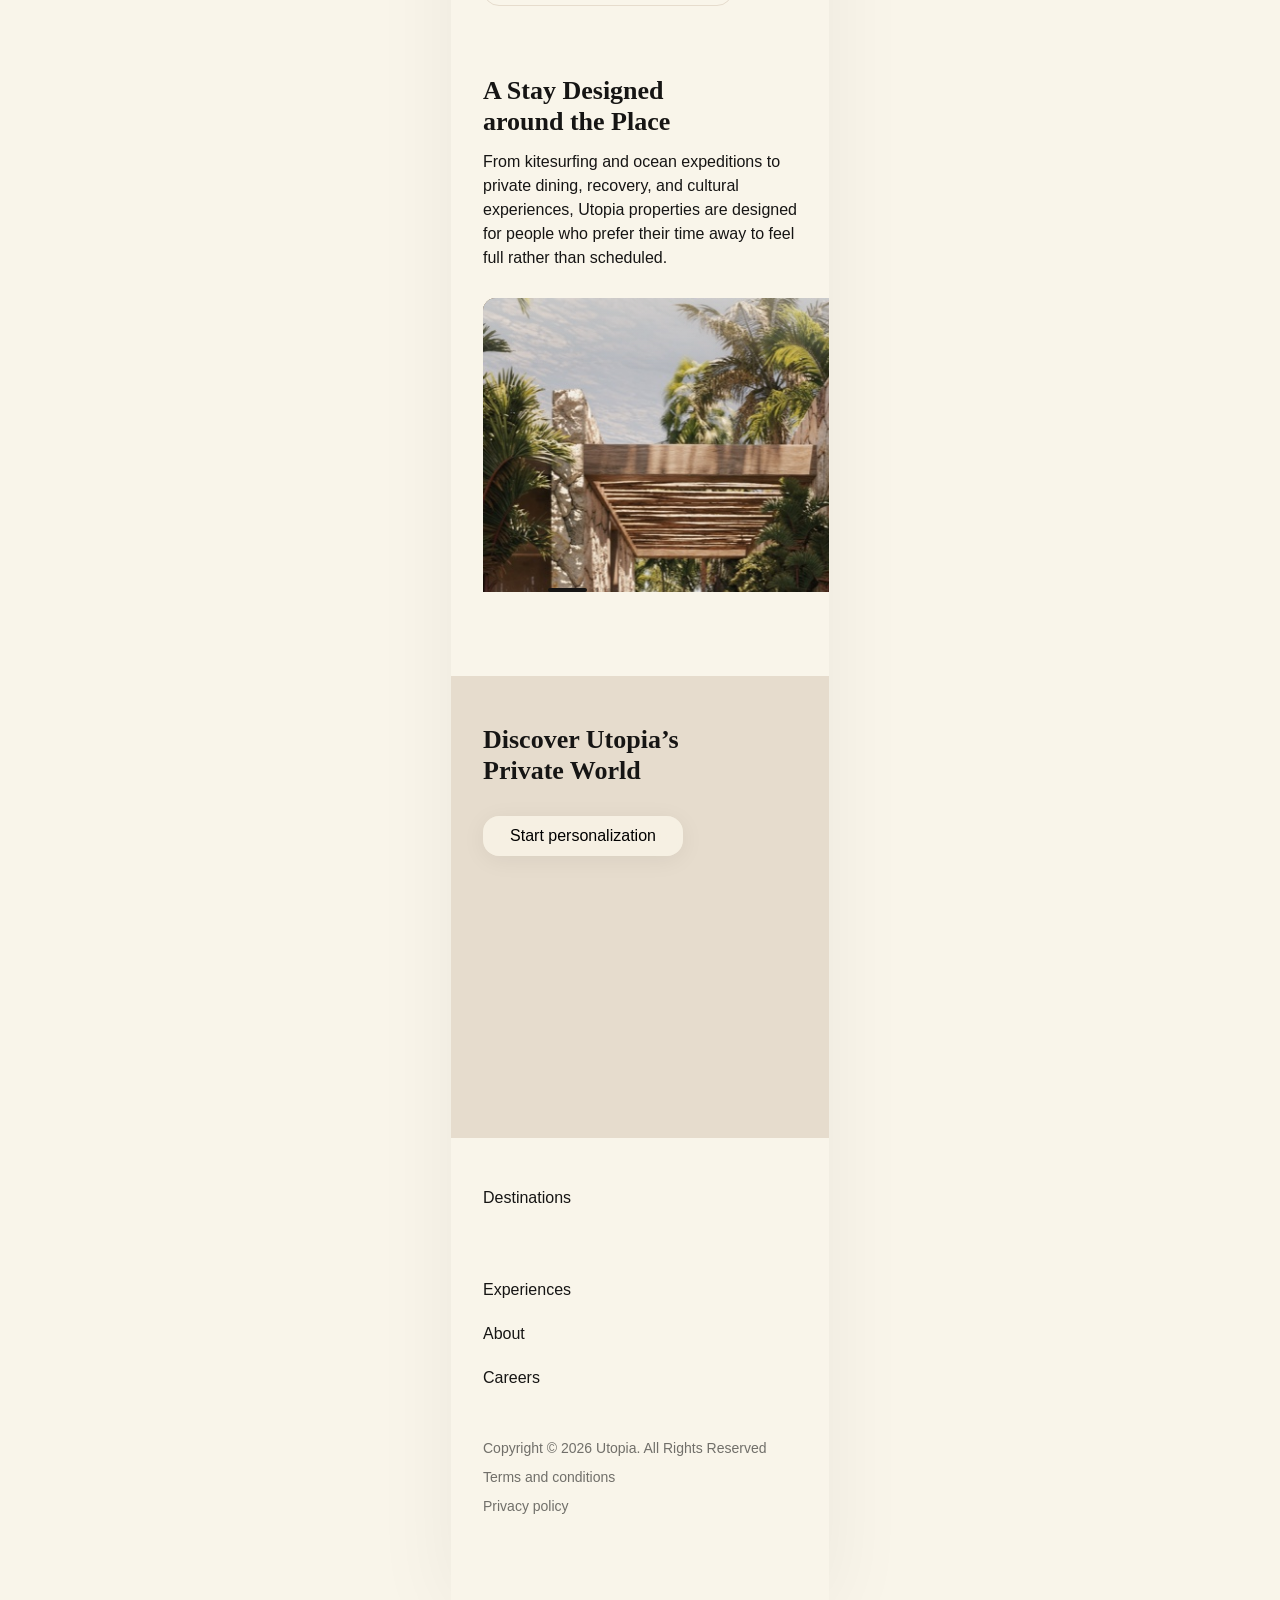
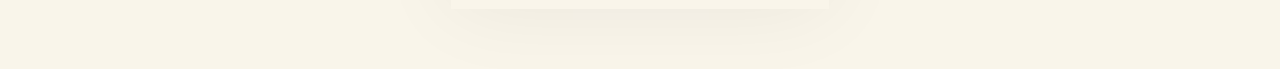
==== commit 68cab4ce: "Polish v2 layout spacing, sans tracking, and video poster placeholders. Restore opening and beyond v" ====
--- a/index.html
+++ b/index.html
@@ -7,7 +7,7 @@
     <meta name="theme-color" content="#f9f5ea" media="(prefers-color-scheme: dark)" />
     <title>Utopia — An Ecosystem of Retreats</title>
     <link rel="icon" href="assets/LOGO.svg" type="image/svg+xml" />
-    <link rel="stylesheet" href="css/fonts.css?v=20260602-1430" />
+    <link rel="stylesheet" href="css/fonts.css?v=20260612-1406" />
     <link rel="stylesheet" href="css/tokens.css?v=20260604-1755" />
     <link rel="stylesheet" href="css/base.css?v=20260602-1430" />
     <link rel="stylesheet" href="css/components.css?v=20260610-2620" />
@@ -63,8 +63,8 @@
       <section class="ecosystem" id="destinations" aria-label="Destinations" data-reveal-group>
         <div class="ecosystem__copy">
           <h2 class="ecosystem__title" data-reveal>
-            Different destinations.<br />
-            Consistent experience.
+            Different Destinations.<br />
+            Consistent Experience.
           </h2>
           <p class="ecosystem__body" data-reveal>
             Each property combines thoughtful service, curated experiences, and distinctive design
@@ -114,7 +114,7 @@
               class="ecosystem__location-pill ecosystem__location-pill--static opening__location-pill"
               aria-live="polite"
             >
-              <span class="ecosystem__location-pill__label">Kite surfing</span>
+              <span class="ecosystem__location-pill__label">Kite Surfing</span>
             </div>
             <button
               type="button"
@@ -143,7 +143,7 @@
       <!-- Screen 4: Beyond villas (Figma 899:1370) -->
       <section class="beyond" id="experiences" aria-label="Beyond villas" data-reveal-group>
         <div class="beyond__intro">
-          <h2 class="beyond__title" data-reveal>Beyond villas</h2>
+          <h2 class="beyond__title" data-reveal>Beyond Villas</h2>
           <p class="beyond__lead" data-reveal>
             Ultra-luxury experiences, available independently of a villa stay.
           </p>
@@ -207,7 +207,7 @@
       <!-- Screen 5: Days designed (378×621) -->
       <section class="days" aria-label="A stay designed around the place" data-reveal-group>
         <div class="days__intro">
-          <h2 class="days__title" data-reveal>A Stay Designed<br />Around the Place</h2>
+          <h2 class="days__title" data-reveal>A Stay Designed<br />around the Place</h2>
           <p class="days__body" data-reveal>
             From kitesurfing and ocean expeditions to private dining, recovery, and cultural experiences,
             Utopia properties are designed for people who prefer their time away to feel full rather than
@@ -221,11 +221,11 @@
               <div class="days__track">
                 <article class="days__card" data-index="0">
                   <img src="assets/opt/days-water.jpg?v=20260610-1330" alt="" width="205" height="274" loading="lazy" decoding="async" />
-                  <span class="days__label">Water sports</span>
+                  <span class="days__label">Water Sports</span>
                 </article>
                 <article class="days__card" data-index="1">
                   <img src="assets/opt/days-dining.jpg?v=20260610-1330" alt="" width="205" height="274" loading="lazy" decoding="async" />
-                  <span class="days__label">Fine dining</span>
+                  <span class="days__label">Fine Dining</span>
                 </article>
                 <article class="days__card" data-index="2">
                   <img src="assets/opt/days-wellness.jpg?v=20260610-1330" alt="" width="205" height="274" loading="lazy" decoding="async" />
@@ -236,8 +236,8 @@
               <button type="button" class="days__hit days__hit--next" aria-label="Next slide"></button>
             </div>
           <div class="days__progress" data-active="0" role="tablist" aria-label="Carousel pagination">
-            <button type="button" class="days__progress-item" role="tab" aria-current="true" aria-label="Water sports"></button>
-            <button type="button" class="days__progress-item" role="tab" aria-current="false" aria-label="Fine dining"></button>
+            <button type="button" class="days__progress-item" role="tab" aria-current="true" aria-label="Water Sports"></button>
+            <button type="button" class="days__progress-item" role="tab" aria-current="false" aria-label="Fine Dining"></button>
             <button type="button" class="days__progress-item" role="tab" aria-current="false" aria-label="Wellness"></button>
           </div>
           </div>
@@ -254,14 +254,15 @@
             width="2052"
             height="1008"
             muted
+            autoplay
             loop
             playsinline
-            preload="none"
+            preload="metadata"
           ></video>
         </div>
 
         <div class="cta-final__content">
-          <h2 class="cta-final__title" data-reveal>Discover Utopia&rsquo;s<br />private world</h2>
+          <h2 class="cta-final__title" data-reveal>Discover Utopia&rsquo;s<br />Private World</h2>
           <a class="cta-final__cta" href="#request" data-reveal>Start personalization</a>
         </div>
       </section>
@@ -269,8 +270,8 @@
       <!-- Footer (378×510) -->
       <footer class="footer" aria-label="Footer" data-reveal-group>
         <div class="footer__inner">
-          <div class="footer__destinations">
-            <a class="footer__label" href="coming-soon.html" data-coming-soon data-reveal>Destinations</a>
+          <div class="footer__destinations menu__destinations">
+            <a class="footer__label menu__destinations-label" href="coming-soon.html" data-coming-soon data-reveal>Destinations</a>
             <div data-destinations-nav data-destinations-id-prefix="footer-dest"></div>
           </div>
 
@@ -339,6 +340,6 @@
       </button>
     </nav>
 
-    <script type="module" src="js/main.js?v=20260610-2510"></script>
+    <script type="module" src="js/main.js?v=20260610-2700"></script>
   </body>
 </html>
--- a/css/tokens.css
+++ b/css/tokens.css
@@ -16,6 +16,9 @@
 
   --font-serif: "GT Ultra Median", "Times New Roman", serif;
   --font-sans: "NB International", "Helvetica Neue", Helvetica, Arial, sans-serif;
+  --font-serif-weight: 400;
+  --tracking-serif: -0.03em;
+  --leading-sans: 1.5;
 
   --radius-card: 16px;
   --radius-dock: 16px;
@@ -41,7 +44,12 @@
   --space-gutter: 10px;
   --max-width: min(378px, var(--app-width));
   --content-width: min(314px, calc(var(--app-width) - var(--pad-left) - var(--pad-right)));
+  /* Hero cards: Figma 314×420, narrower than copy for side peek (Safari) */
+  --hero-card-peek: 36px;
+  --hero-card-width: min(314px, calc(var(--app-width) - var(--hero-card-peek) * 2));
+  --hero-card-height: calc(var(--hero-card-width) * 420 / 314);
   --days-stage-max: min(412px, var(--app-width));
+  --stage-media-height: 462px;
 
   --dock-height: 40px;
   --dock-offset: 10px;
--- a/css/base.css
+++ b/css/base.css
@@ -7,16 +7,31 @@
 html {
   -webkit-text-size-adjust: 100%;
   scroll-behavior: smooth;
+  background-color: var(--color-cream);
+  color-scheme: light;
 }
 
 body {
   margin: 0;
   font-family: var(--font-sans);
   font-size: 16px;
-  line-height: 1.4;
+  line-height: var(--leading-sans);
   color: var(--color-text);
-  background: var(--color-cream);
+  background-color: var(--color-cream);
   -webkit-font-smoothing: antialiased;
+}
+
+/* iOS home-indicator strip — Safari otherwise shows white under controls */
+body::after {
+  content: "";
+  position: fixed;
+  z-index: 90;
+  left: 0;
+  right: 0;
+  bottom: 0;
+  height: env(safe-area-inset-bottom, 0px);
+  background-color: var(--color-cream);
+  pointer-events: none;
 }
 
 img,
@@ -45,8 +60,8 @@
 .page {
   width: 100%;
   max-width: var(--max-width);
-  margin: 0 auto;
-  overflow-x: hidden;
+  margin-inline: auto;
+  /* no overflow here — breaks position:sticky / scroll-pin in .opening */
 }
 
 .sr-only {
--- a/css/components.css
+++ b/css/components.css
@@ -129,13 +129,13 @@
 .text-body {
   margin: 0;
   font-size: 16px;
-  line-height: 1.4;
+  line-height: var(--leading-sans);
 }
 
 .text-eyebrow {
   margin: 0;
   font-size: 20px;
-  line-height: 1.3;
+  line-height: var(--leading-sans);
   color: var(--color-text-muted);
 }
 
@@ -148,7 +148,7 @@
 .text-card-title {
   margin: 0;
   font-size: 20px;
-  line-height: 1.3;
+  line-height: var(--leading-sans);
 }
 
 /* Dock */
@@ -474,5 +474,5 @@
 .experience-link__desc {
   margin: 12px 0 0;
   font-size: 16px;
-  line-height: 1.4;
-}
+  line-height: var(--leading-sans);
+}
--- a/css/sections.css
+++ b/css/sections.css
@@ -94,7 +94,6 @@
   width: 100%;
   max-width: none;
   font-family: var(--font-serif);
-  font-weight: 300;
   font-size: 26px;
   line-height: 1.2;
   color: #161514;
@@ -108,15 +107,15 @@
   font-family: var(--font-sans);
   font-weight: 400;
   font-size: 16px;
-  line-height: 1.4;
+  line-height: var(--leading-sans);
   color: #161514;
 }
 
 .ecosystem__media {
   position: relative;
-  flex: 0 0 462px;
-  width: 100%;
-  height: 462px;
+  flex: 0 0 var(--stage-media-height);
+  width: 100%;
+  height: var(--stage-media-height);
   margin-top: auto;
   touch-action: pan-y;
 }
@@ -204,8 +203,8 @@
 .ecosystem__location-pill {
   position: absolute;
   z-index: 2;
-  left: calc(var(--pad-left) + 48px);
-  right: calc(var(--pad-right) + 48px);
+  left: calc(var(--pad-left) + 54px);
+  right: calc(var(--pad-right) + 54px);
   top: 390px;
   box-sizing: border-box;
   display: flex;
@@ -395,7 +394,7 @@
   font-family: var(--font-sans);
   font-weight: 400;
   font-size: 18px;
-  line-height: 26px;
+  line-height: var(--leading-sans);
   color: rgba(22, 21, 20, 0.6);
 }
 
@@ -405,7 +404,6 @@
   max-width: 100%;
   box-sizing: border-box;
   font-family: var(--font-serif);
-  font-weight: 300;
   font-size: 26px;
   line-height: 1.2;
   color: #161514;
@@ -419,7 +417,7 @@
   font-family: var(--font-sans);
   font-weight: 400;
   font-size: 16px;
-  line-height: 1.4;
+  line-height: var(--leading-sans);
   color: #161514;
 }
 
@@ -497,8 +495,7 @@
 .beyond__title {
   margin: 0;
   font-family: var(--font-serif);
-  font-weight: 300;
-  font-size: 28px;
+  font-size: 26px;
   line-height: 1.2;
   color: #161514;
 }
@@ -508,7 +505,7 @@
   font-family: var(--font-sans);
   font-weight: 400;
   font-size: 16px;
-  line-height: 1.4;
+  line-height: var(--leading-sans);
   color: #161514;
 }
 
@@ -525,9 +522,11 @@
   flex-direction: column;
   gap: 18px;
   width: 100%;
-  box-sizing: border-box;
+  height: 420px;
+  box-sizing: border-box;
+  border: 1px solid #e6dccd;
   border-radius: var(--radius-card);
-  background: rgba(230, 220, 205, 0.8);
+  background: transparent;
   text-decoration: none;
   color: inherit;
   overflow: hidden;
@@ -544,12 +543,13 @@
 }
 
 .beyond__card-media {
-  width: 100%;
-  height: 200px;
+  box-sizing: border-box;
+  width: 100%;
+  flex: 1 1 auto;
+  min-height: 0;
+  padding: var(--space-md) var(--space-md) 0;
   overflow: hidden;
-  flex-shrink: 0;
-  border-radius: var(--radius-card) var(--radius-card) 0 0;
-  background: #d9d9d9;
+  background: transparent;
 }
 
 .beyond__image {
@@ -569,6 +569,7 @@
   display: flex;
   flex-direction: column;
   gap: var(--space-xs);
+  flex-shrink: 0;
   padding: 0 var(--space-md) var(--space-md);
 }
 
@@ -584,7 +585,7 @@
   font-family: var(--font-sans);
   font-weight: 400;
   font-size: 20px;
-  line-height: 1.3;
+  line-height: var(--leading-sans);
   color: #161514;
 }
 
@@ -599,7 +600,7 @@
   font-family: var(--font-sans);
   font-weight: 400;
   font-size: 14px;
-  line-height: 1.3;
+  line-height: var(--leading-sans);
   color: #161514;
 }
 
@@ -640,8 +641,7 @@
 .days__title {
   margin: 0;
   font-family: var(--font-serif);
-  font-weight: 300;
-  font-size: clamp(26px, 6.9vw, 30px);
+  font-size: 26px;
   line-height: 1.2;
   color: #161514;
 }
@@ -651,7 +651,7 @@
   font-family: var(--font-sans);
   font-weight: 400;
   font-size: 16px;
-  line-height: 1.4;
+  line-height: var(--leading-sans);
   color: #161514;
 }
 
@@ -845,18 +845,18 @@
   background: #161514;
 }
 
-/* —— Final CTA (Figma 614:2850 — 378×387) —— */
+/* —— Final CTA — same stage height as ecosystem__media —— */
 .cta-final {
   position: relative;
   width: 100%;
   max-width: var(--max-width);
-  height: 387px;
+  height: var(--stage-media-height);
   margin: 0 auto;
   background: var(--color-cream-warm, #e6dccd);
   overflow: hidden;
 }
 
-/* Full-bleed horizontal video — cover crops left/right, fills 387px section height */
+/* Full-bleed horizontal video — cover crops left/right, fills stage height */
 .cta-final__bg {
   position: absolute;
   z-index: 0;
@@ -899,7 +899,6 @@
   max-width: 100%;
   box-sizing: border-box;
   font-family: var(--font-serif);
-  font-weight: 300;
   font-size: 26px;
   line-height: 1.2;
   color: #161514;
@@ -964,7 +963,7 @@
   font-family: var(--font-sans);
   font-weight: 400;
   font-size: 16px;
-  line-height: 1.3;
+  line-height: var(--leading-sans);
   color: #161514;
   text-decoration: none;
 }
@@ -984,7 +983,6 @@
   align-items: center;
   gap: 8px;
   font-family: var(--font-serif);
-  font-weight: 300;
   font-size: 26px;
   line-height: 1.2;
   color: #161514;
@@ -1008,7 +1006,7 @@
   font-family: var(--font-sans);
   font-weight: 400;
   font-size: 16px;
-  line-height: 1.3;
+  line-height: var(--leading-sans);
   color: #161514;
 }
 
@@ -1033,7 +1031,7 @@
   font-family: var(--font-sans);
   font-weight: 400;
   font-size: 14px;
-  line-height: 1.3;
+  line-height: var(--leading-sans);
   color: var(--color-text-muted);
 }
 
--- a/css/menu.css
+++ b/css/menu.css
@@ -90,6 +90,12 @@
   max-width: 100%;
 }
 
+.menu__destinations-label {
+  display: block;
+  text-decoration: none;
+  color: inherit;
+}
+
 .menu__nav .menu__links {
   gap: 40px;
 }
@@ -101,6 +107,7 @@
   width: 100%;
 }
 
+/* Destinations accordion — flyout right (Figma 947:6763) */
 .menu__dest-list {
   display: flex;
   flex-direction: column;
@@ -109,37 +116,42 @@
 }
 
 .menu__dest-group {
-  display: flex;
-  flex-direction: column;
   width: 100%;
 }
 
 .menu__dest-row {
-  display: flex;
-  align-items: center;
-  gap: 8px;
-  width: 100%;
-}
-
-.menu__dest-toggle {
+  display: grid;
+  grid-template-columns: auto minmax(0, 1fr);
+  column-gap: 20px;
+  align-items: start;
+  width: 100%;
+}
+
+.menu__dest-head {
   display: inline-flex;
   align-items: center;
   gap: 8px;
-  margin: 0;
-  padding: 0;
-  border: none;
-  background: none;
+}
+
+.menu__dest-label {
+  flex-shrink: 0;
   font-family: var(--font-serif);
   font-weight: 300;
   font-size: 26px;
   line-height: 1.2;
   color: #161514;
-  text-align: left;
+}
+
+.menu__dest-chevron-btn {
+  display: inline-flex;
+  align-items: center;
+  justify-content: center;
+  flex-shrink: 0;
+  margin: 0;
+  padding: 2px;
+  border: none;
+  background: none;
   cursor: pointer;
-}
-
-.menu__dest-toggle-label {
-  flex-shrink: 0;
 }
 
 .menu__dest-chevron {
@@ -147,35 +159,44 @@
   width: 12px;
   height: 12px;
   flex-shrink: 0;
-  transition: transform 0.25s var(--ease-cinematic);
-}
-
-.menu__dest-group.is-open .menu__dest-chevron {
-  transform: rotate(90deg);
 }
 
 .menu__dest-properties {
   list-style: none;
-  margin: 14px 0 0;
-  padding: 0 0 8px;
+  grid-column: 2;
+  grid-row: 1;
+  margin: 0;
+  padding: 2px 0 0;
+  width: auto;
+  min-width: 0;
+  box-sizing: border-box;
   display: none;
   flex-direction: column;
   gap: 10px;
 }
 
-.menu__dest-properties[hidden] {
-  display: none;
-}
-
 .menu__dest-group.is-open .menu__dest-properties {
   display: flex;
+  animation: menu-dest-flyout 0.3s var(--ease-cinematic);
+}
+
+@keyframes menu-dest-flyout {
+  from {
+    opacity: 0;
+    transform: translateX(12px);
+  }
+
+  to {
+    opacity: 1;
+    transform: translateX(0);
+  }
 }
 
 .menu__dest-property {
   font-family: var(--font-sans);
   font-weight: 400;
   font-size: 14px;
-  line-height: 1.3;
+  line-height: var(--leading-sans);
   color: var(--color-text-muted);
   text-decoration: none;
 }
--- a/css/parallax.css
+++ b/css/parallax.css
@@ -0,0 +1,45 @@
+@media (prefers-reduced-motion: no-preference) {
+  [data-parallax] {
+    will-change: transform;
+  }
+
+  .hero__bg-layer[data-parallax="bg"] {
+    top: -2%;
+    bottom: 0;
+    left: -14%;
+    width: 128%;
+    height: 104%;
+  }
+
+  .parallax-media {
+    overflow: hidden;
+    flex-shrink: 0;
+  }
+
+  .parallax-media .beyond__image,
+  .parallax-media .beyond__video,
+  .beyond__card-media .beyond__image,
+  .beyond__card-media .beyond__video {
+    display: block;
+    width: 100%;
+    height: 100%;
+    margin-top: 0;
+    object-fit: cover;
+    object-position: center;
+    border-radius: 0;
+  }
+
+  .days__card [data-parallax] {
+    width: 100%;
+    height: 112%;
+    margin-top: -6%;
+    max-width: none;
+  }
+
+  .cta-final__bg [data-parallax] {
+    width: 100%;
+    height: 112%;
+    margin-top: -6%;
+  }
+
+}
